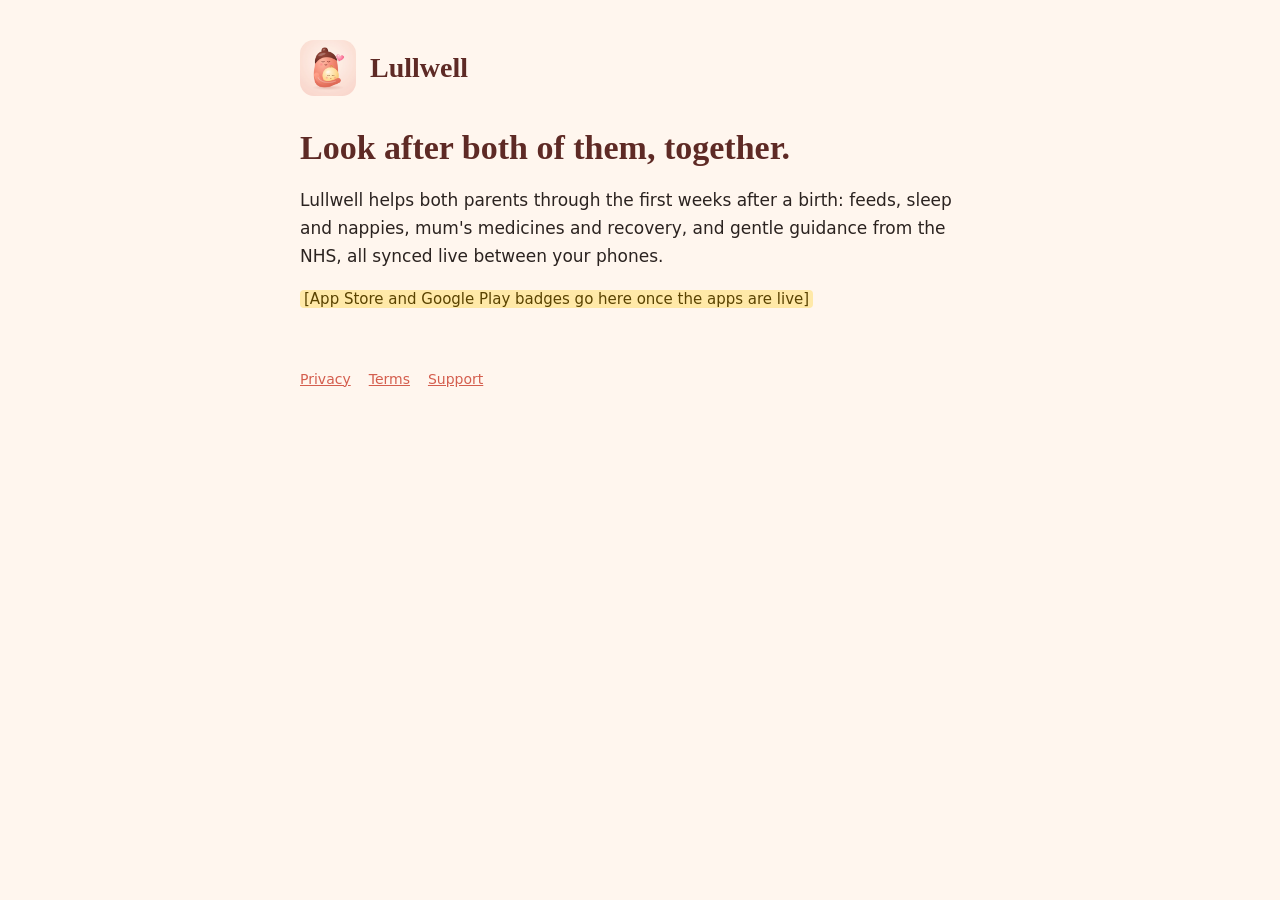
==== index.html @ 4de06dbb "Lullwell website" ====
<!doctype html>
<html lang="en-GB">
<head>
<meta charset="utf-8"><meta name="viewport" content="width=device-width, initial-scale=1">
<title>Lullwell · Postpartum recovery and newborn care, together</title>
<meta name="description" content="Lullwell helps both parents through the first weeks: feeds, sleep, nappies, medicines and mum's recovery, synced live between your phones.">
<link rel="icon" href="favicon.png"><link rel="stylesheet" href="style.css">
</head>
<body><main>
<header><img src="icon.png" alt=""><a href="./">Lullwell</a></header>
<h1>Look after both of them, together.</h1>
<p>Lullwell helps both parents through the first weeks after a birth: feeds, sleep and nappies, mum's medicines and recovery, and gentle guidance from the NHS, all synced live between your phones.</p>
<p class="meta"><span class="todo">[App Store and Google Play badges go here once the apps are live]</span></p>
<footer><a href="privacy.html">Privacy</a><a href="terms.html">Terms</a><a href="support.html">Support</a></footer>
</main></body>
</html>
---- style.css ----
:root { --bg: #FFF6EE; --ink: #5E2A25; --text: #2B2320; --muted: #7A6A64; --card: #FFFFFF; --line: #F1DDD3; --accent: #D45E4E; }
@media (prefers-color-scheme: dark) { :root { --bg: #16203A; --ink: #F7EEDF; --text: #EDE6DC; --muted: #AEB6C8; --card: #1E2A48; --line: #2B3B5C; --accent: #F2AC86; } }
* { box-sizing: border-box; }
body { margin: 0; background: var(--bg); color: var(--text); font: 17px/1.65 -apple-system, BlinkMacSystemFont, "Segoe UI", Inter, system-ui, sans-serif; }
main { max-width: 720px; margin: 0 auto; padding: 40px 20px 80px; }
header { display: flex; align-items: center; gap: 14px; margin-bottom: 32px; }
header img { width: 56px; height: 56px; border-radius: 14px; }
header a { color: var(--ink); text-decoration: none; font: 600 28px/1 "Fraunces", Georgia, serif; }
h1 { font: 600 34px/1.2 "Fraunces", Georgia, serif; color: var(--ink); margin: 0 0 6px; }
h2 { font: 600 22px/1.3 "Fraunces", Georgia, serif; color: var(--ink); margin: 36px 0 8px; }
.meta { color: var(--muted); font-size: 15px; margin: 0 0 24px; }
.card { background: var(--card); border: 1px solid var(--line); border-radius: 16px; padding: 18px 20px; margin: 16px 0; }
table { width: 100%; border-collapse: collapse; font-size: 15px; }
th, td { text-align: left; vertical-align: top; padding: 10px 8px; border-bottom: 1px solid var(--line); }
a { color: var(--accent); }
.todo { background: #FFE9A8; color: #5A4300; padding: 0 4px; border-radius: 4px; }
footer { margin-top: 56px; color: var(--muted); font-size: 14px; display: flex; gap: 18px; flex-wrap: wrap; }
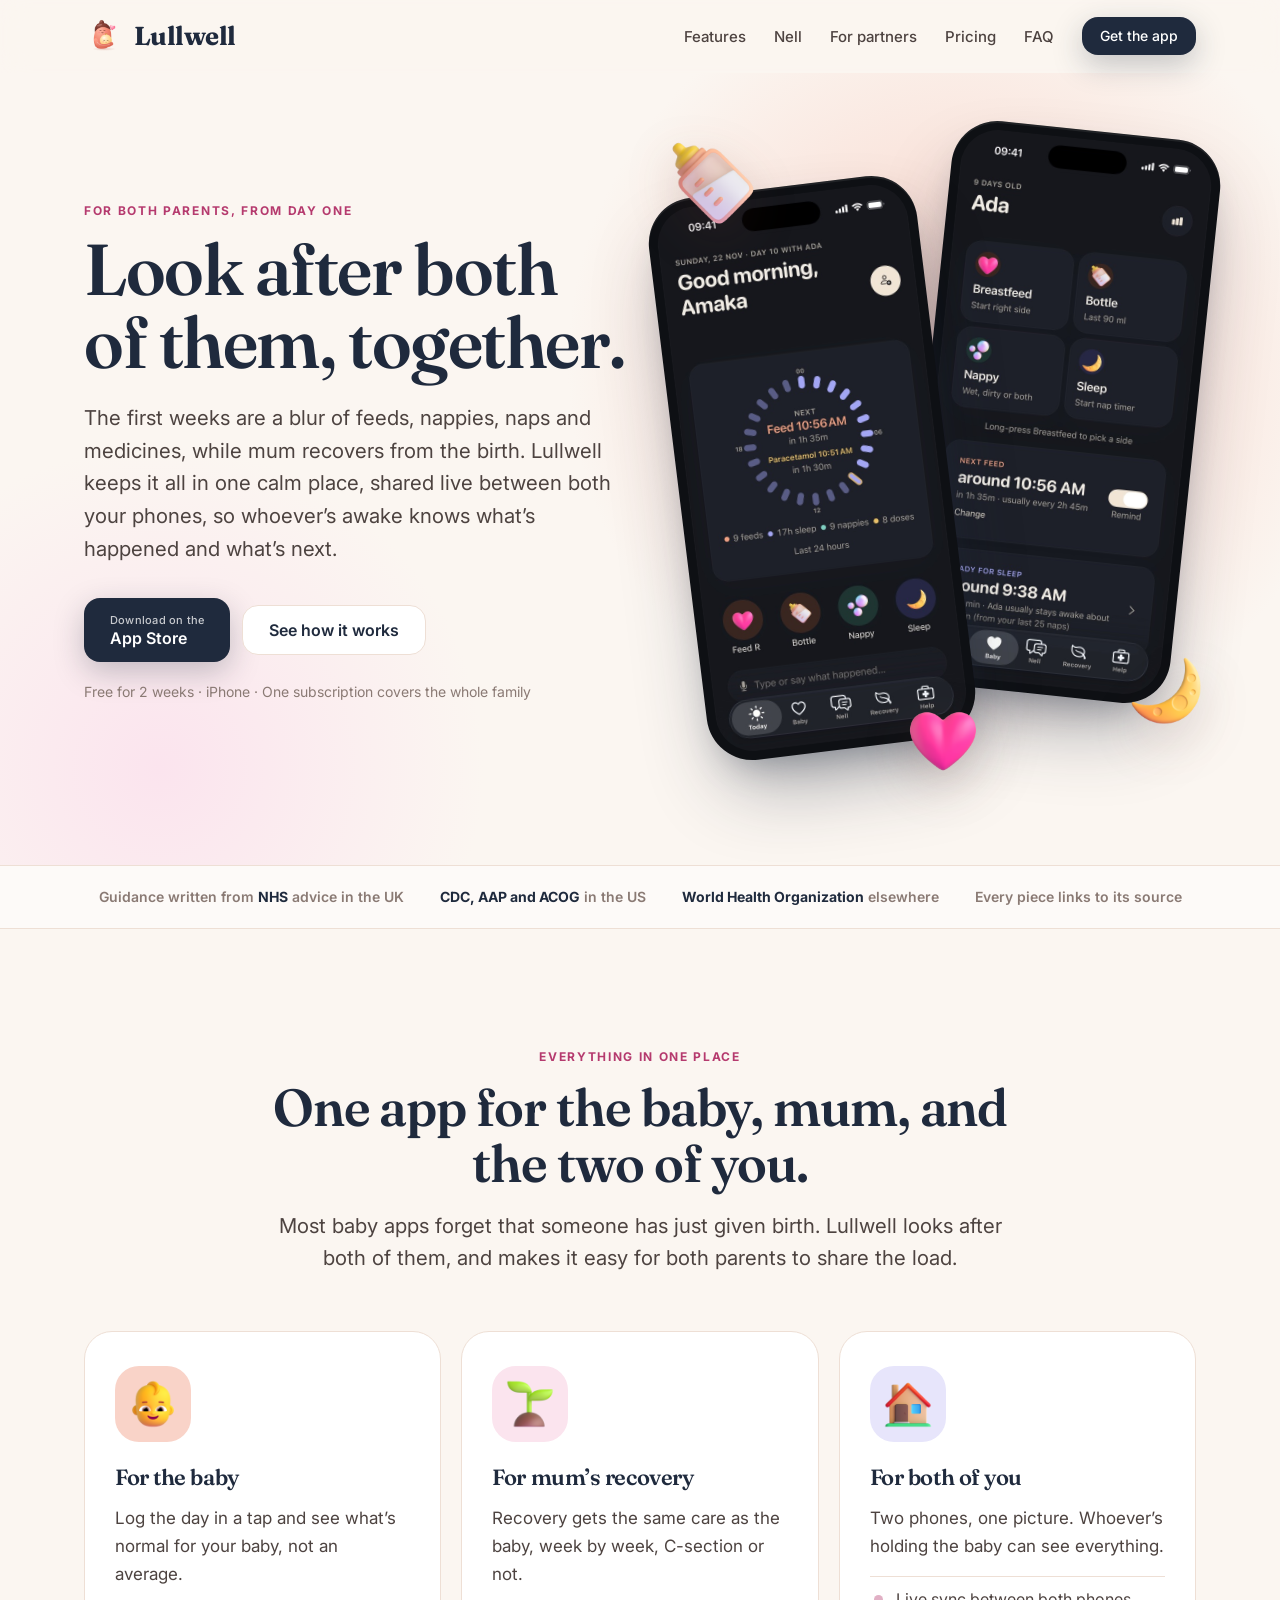
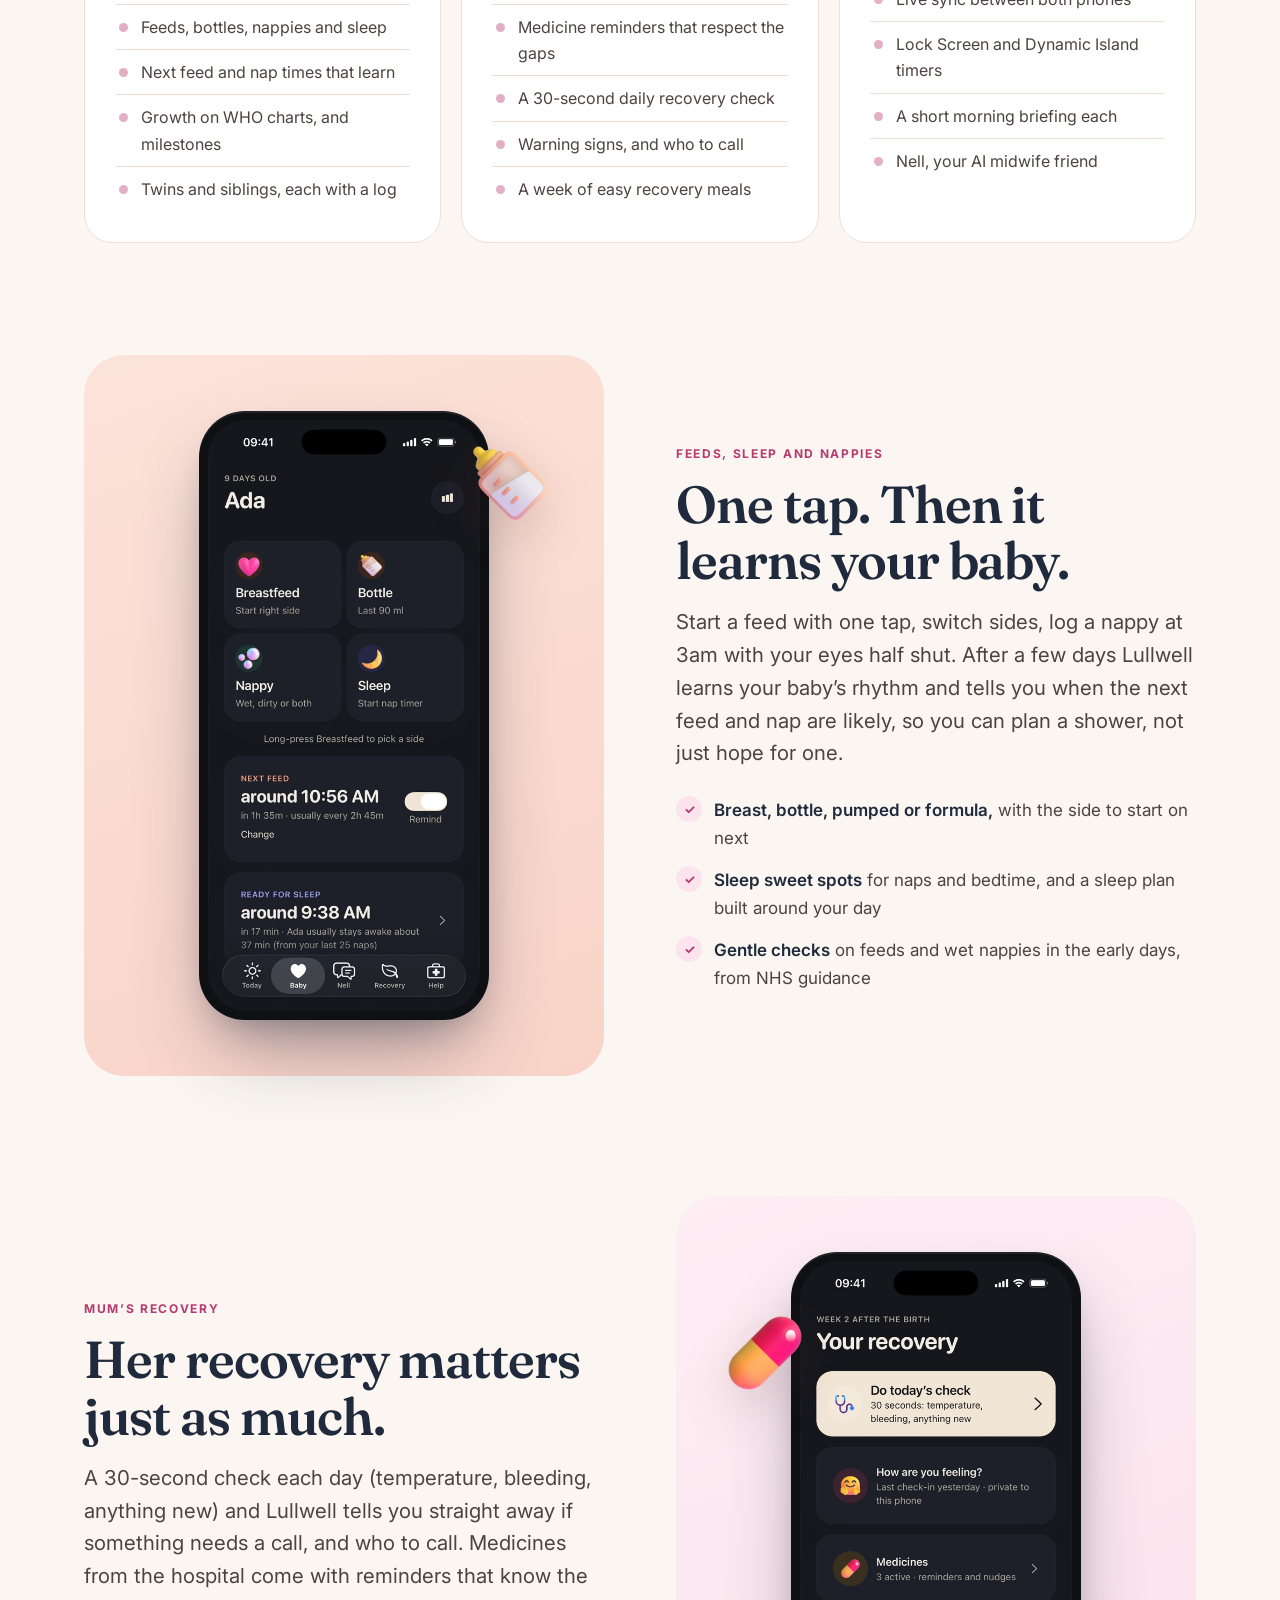
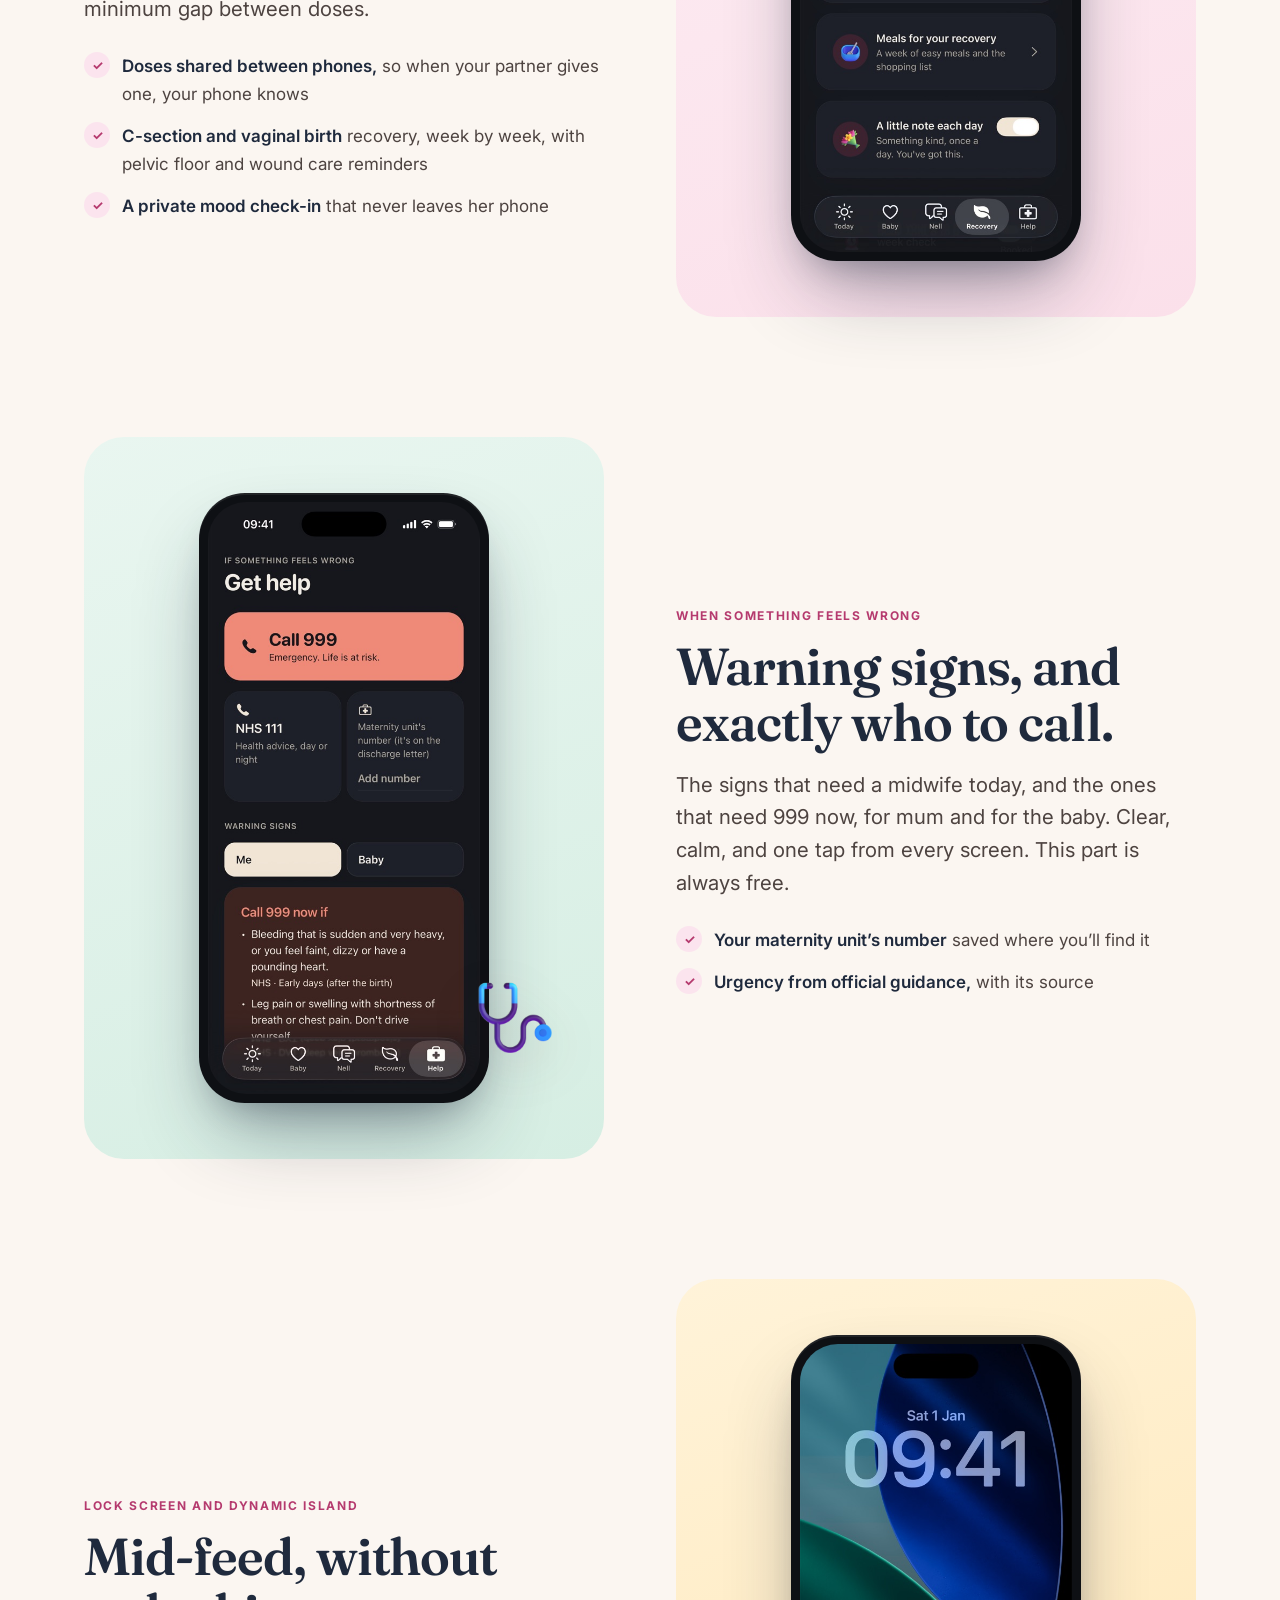
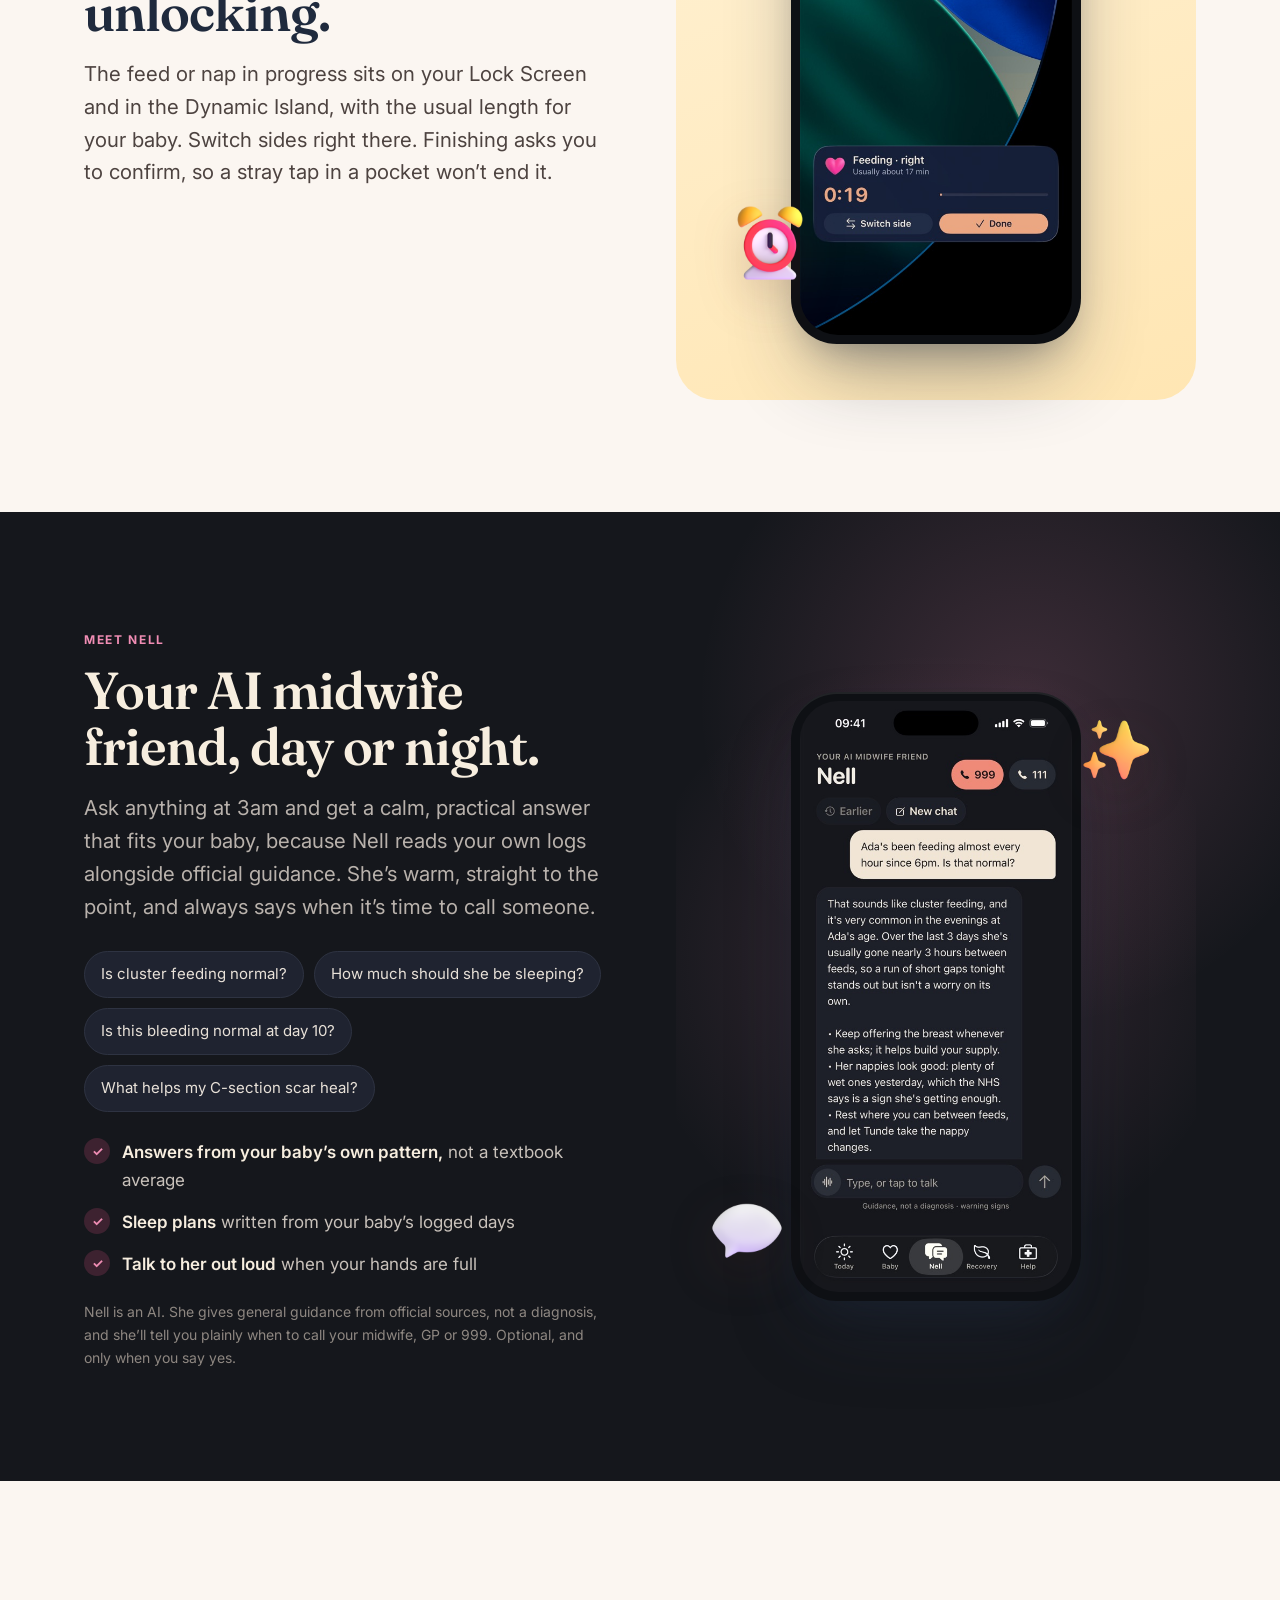
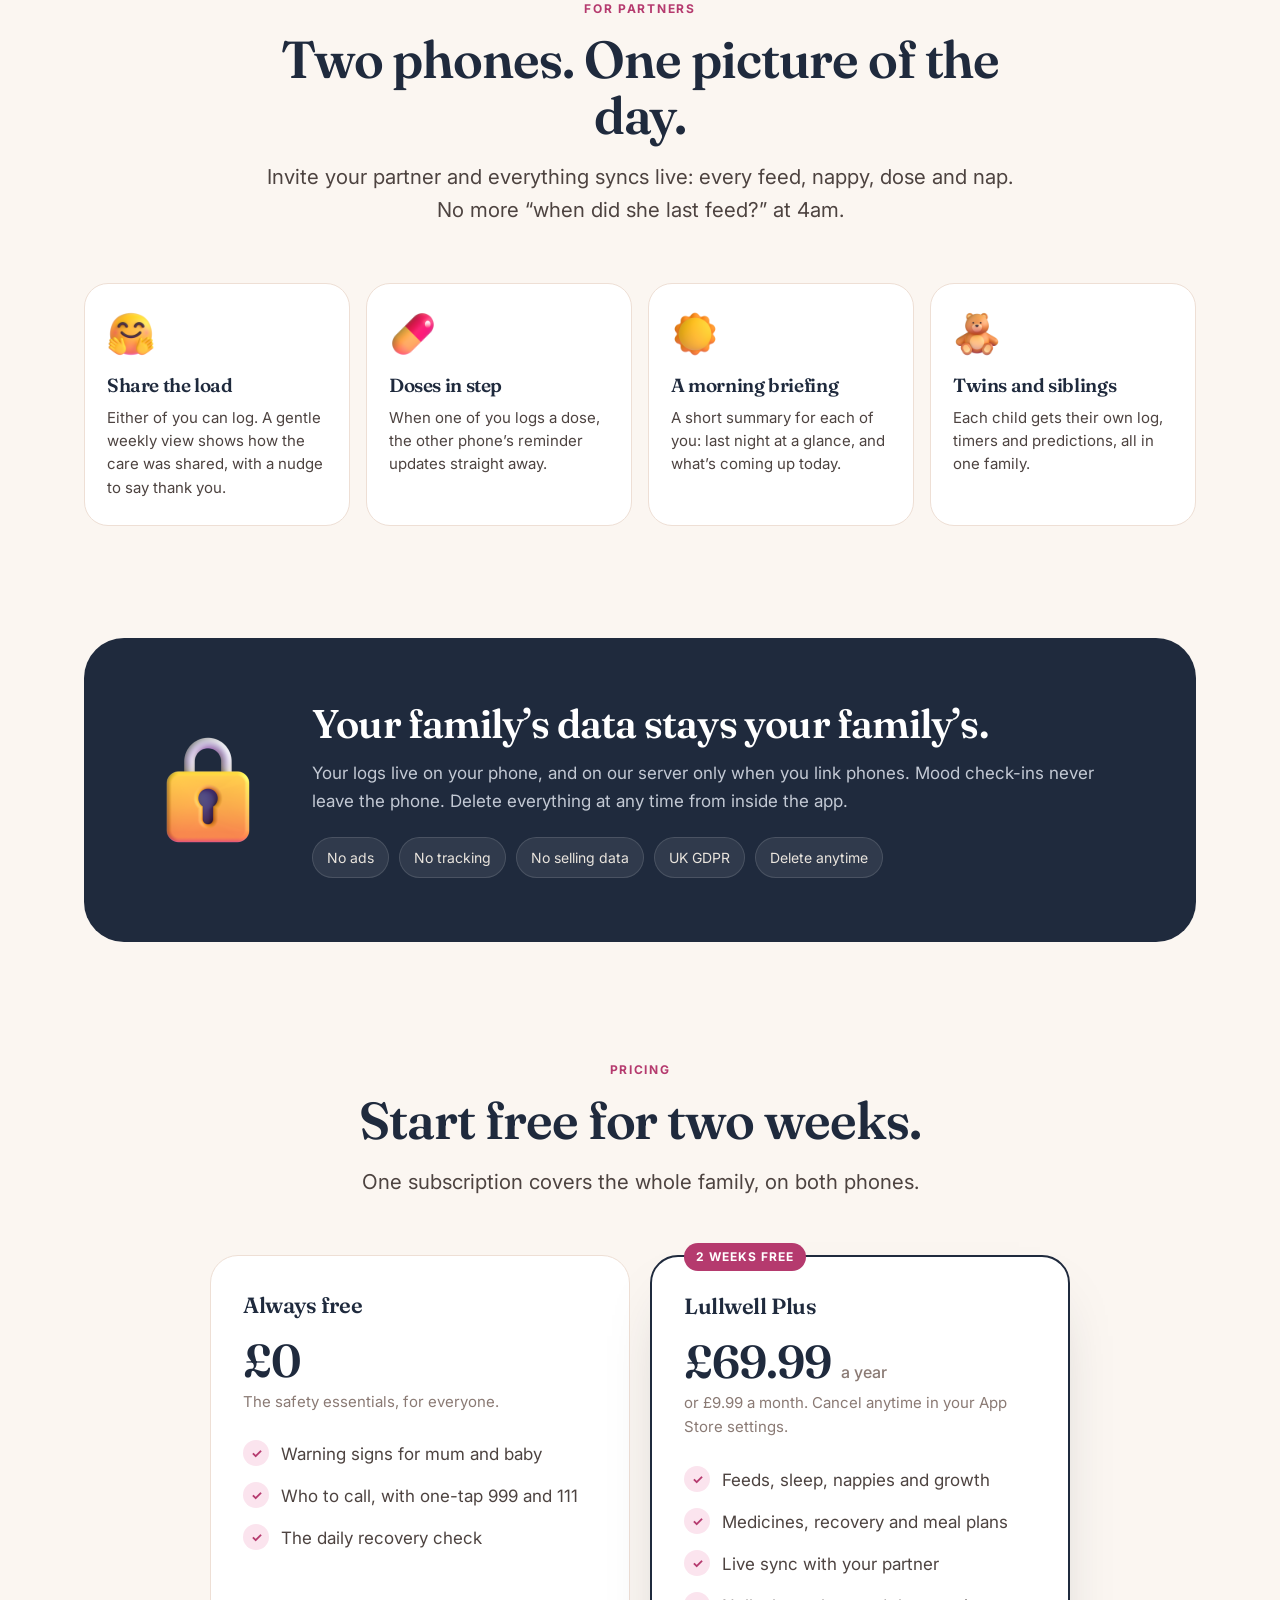
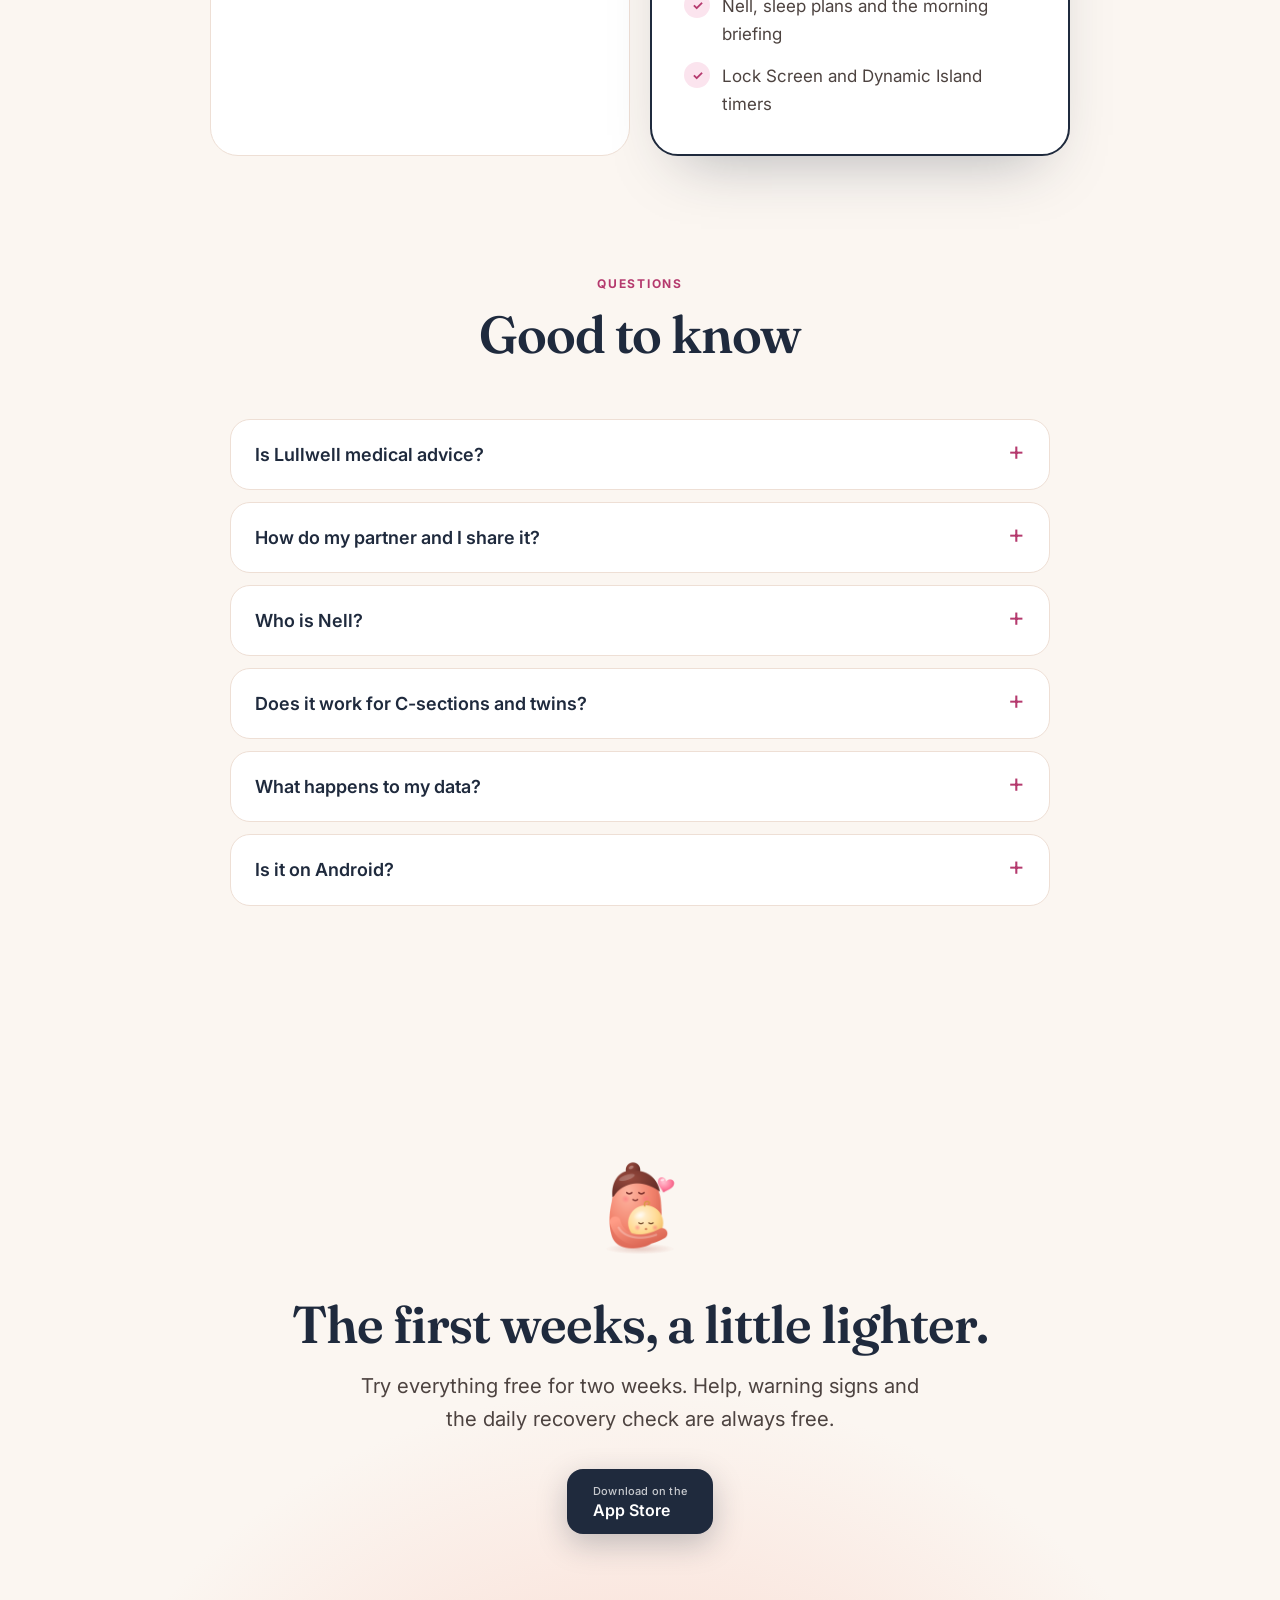
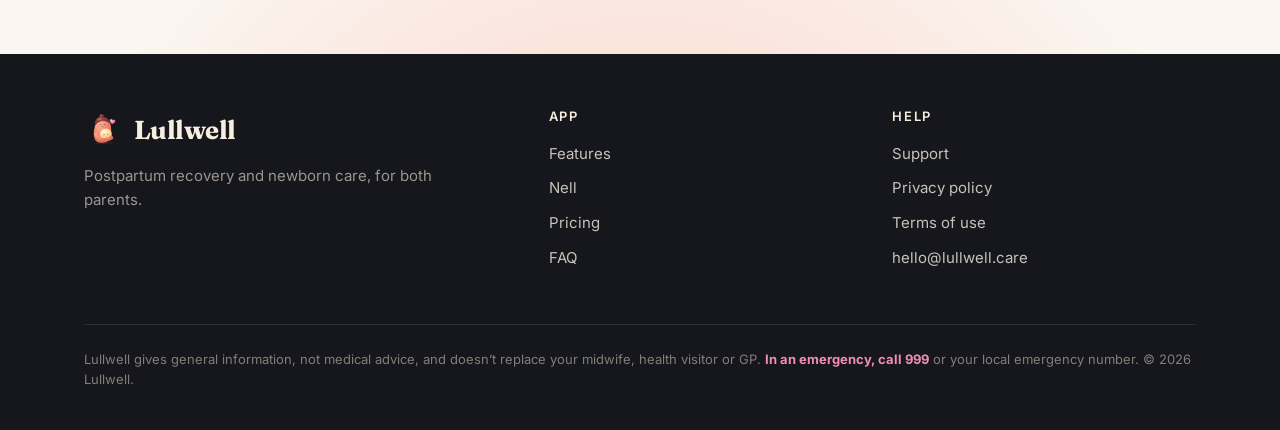
==== commit 56144341: "One-page site with screenshots, Nell, pricing and FAQ" ====
--- a/index.html
+++ b/index.html
@@ -1,16 +1,466 @@
 <!doctype html>
 <html lang="en-GB">
 <head>
-<meta charset="utf-8"><meta name="viewport" content="width=device-width, initial-scale=1">
-<title>Lullwell · Postpartum recovery and newborn care, together</title>
-<meta name="description" content="Lullwell helps both parents through the first weeks: feeds, sleep, nappies, medicines and mum's recovery, synced live between your phones.">
-<link rel="icon" href="favicon.png"><link rel="stylesheet" href="style.css">
+<meta charset="utf-8">
+<meta name="viewport" content="width=device-width, initial-scale=1">
+<title>Lullwell · Look after both of them, together</title>
+<meta name="description" content="The baby tracker and postpartum recovery app for both parents. Feeds, sleep, nappies, mum's medicines and recovery, warning signs and Nell, your AI midwife friend. Synced live between your phones.">
+<meta name="theme-color" content="#FBF6F1">
+<meta property="og:title" content="Lullwell · Look after both of them, together">
+<meta property="og:description" content="Feeds, sleep, nappies and mum's recovery, shared live between both parents. With Nell, your AI midwife friend, day or night.">
+<meta property="og:image" content="https://lullwell.care/img/og.jpg">
+<meta property="og:url" content="https://lullwell.care/">
+<meta name="twitter:card" content="summary_large_image">
+<link rel="icon" href="favicon.png">
+<link rel="apple-touch-icon" href="icon.png">
+<link rel="preconnect" href="https://fonts.googleapis.com"><link rel="preconnect" href="https://fonts.gstatic.com" crossorigin>
+<link href="https://fonts.googleapis.com/css2?family=Fraunces:opsz,wght@9..144,500;9..144,600;9..144,700&family=Inter:wght@400;500;600;700&display=swap" rel="stylesheet">
+<style>
+:root {
+  --bg: #FBF6F1; --card: #FFFFFF; --ink: #1F2A3D; --text: #2B2321; --body: #4D4340; --muted: #8A7A74;
+  --rose: #B53A6E; --blush: #FBE4EE; --peach: #F9D3C8; --lav: #E7E5FB; --line: #EEDFD5;
+  --night: #15171C; --night2: #1F2330;
+  --serif: 'Fraunces', Georgia, serif; --sans: Inter, -apple-system, BlinkMacSystemFont, 'Segoe UI', sans-serif;
+  --r: 28px;
+}
+* { box-sizing: border-box; }
+html { scroll-behavior: smooth; }
+body { margin: 0; background: var(--bg); color: var(--text); font: 17px/1.65 var(--sans); -webkit-font-smoothing: antialiased; overflow-x: hidden; }
+img { max-width: 100%; display: block; }
+a { color: inherit; }
+.wrap { max-width: 1160px; margin: 0 auto; padding: 0 24px; }
+h1, h2, h3 { font-family: var(--serif); color: var(--ink); letter-spacing: -0.02em; margin: 0; }
+h1 { font-size: clamp(40px, 6.2vw, 72px); line-height: 1.02; font-weight: 600; }
+h2 { font-size: clamp(32px, 4.4vw, 52px); line-height: 1.08; font-weight: 600; }
+h3 { font-size: 22px; line-height: 1.25; font-weight: 600; }
+p { margin: 0; color: var(--body); }
+.eyebrow { font: 700 12px/1 var(--sans); letter-spacing: .14em; text-transform: uppercase; color: var(--rose); margin-bottom: 16px; display: inline-block; }
+.lead { font-size: clamp(18px, 1.6vw, 21px); line-height: 1.6; color: var(--body); }
+
+.btn { display: inline-flex; align-items: center; gap: 10px; padding: 16px 26px; border-radius: 16px; font: 600 16px/1 var(--sans); text-decoration: none; transition: transform .15s ease, box-shadow .15s ease; }
+.btn:hover { transform: translateY(-1px); }
+.btn-dark { background: var(--ink); color: #fff; box-shadow: 0 10px 30px rgba(31,42,61,.25); }
+.btn-light { background: #fff; color: var(--ink); border: 1px solid var(--line); }
+.btn small { display: block; font: 500 11px/1.2 var(--sans); opacity: .75; letter-spacing: .02em; }
+.btn .two { display: flex; flex-direction: column; gap: 3px; text-align: left; }
+
+nav { position: sticky; top: 0; z-index: 20; background: rgba(251,246,241,.82); backdrop-filter: saturate(160%) blur(14px); -webkit-backdrop-filter: saturate(160%) blur(14px); border-bottom: 1px solid transparent; transition: border-color .2s; }
+nav.scrolled { border-bottom-color: var(--line); }
+nav .wrap { display: flex; align-items: center; justify-content: space-between; height: 72px; }
+.logo { display: flex; align-items: center; gap: 10px; text-decoration: none; font: 700 26px/1 var(--serif); color: var(--ink); letter-spacing: -0.02em; }
+.logo img { width: 40px; height: 40px; }
+.links { display: flex; gap: 28px; align-items: center; }
+.links a { text-decoration: none; font: 500 15px/1 var(--sans); color: var(--body); }
+.links a:hover { color: var(--ink); }
+.links .btn { padding: 12px 18px; font-size: 14px; color: #fff; }
+@media (max-width: 860px) { .links a:not(.btn) { display: none; } }
+
+.phone { position: relative; border-radius: 46px; padding: 9px; background: #0E1014; box-shadow: 0 2px 0 rgba(255,255,255,.08) inset, 0 40px 80px -20px rgba(31,42,61,.45), 0 18px 36px -18px rgba(31,42,61,.35); }
+.phone img { border-radius: 38px; width: 100%; aspect-ratio: 1206/2622; object-fit: cover; }
+.float { position: absolute; filter: drop-shadow(0 16px 24px rgba(94,42,37,.18)); animation: bob 6s ease-in-out infinite; }
+@keyframes bob { 0%,100% { transform: translateY(0) } 50% { transform: translateY(-12px) } }
+
+.hero { position: relative; padding: 56px 0 96px; overflow: hidden; isolation: isolate; }
+.hero::before { content: ''; position: absolute; right: -10%; top: -20%; width: 70vw; height: 70vw; max-width: 900px; max-height: 900px; background: radial-gradient(circle at center, var(--peach) 0%, rgba(249,211,200,0) 62%); z-index: -1; }
+.hero::after { content: ''; position: absolute; left: -15vw; bottom: -20vw; width: 55vw; height: 55vw; background: radial-gradient(circle, var(--blush) 0%, rgba(251,228,238,0) 65%); z-index: -1; }
+.hero .wrap { display: grid; grid-template-columns: 1.05fr 1fr; gap: 48px; align-items: center; }
+.hero .lead { margin: 22px 0 32px; max-width: 540px; }
+.ctas { display: flex; gap: 12px; flex-wrap: wrap; align-items: center; }
+.note { margin-top: 18px; font-size: 14px; color: var(--muted); }
+.phones { position: relative; height: 640px; }
+.phones .phone { position: absolute; width: 270px; }
+.phones .p1 { left: 0; top: 56px; transform: rotate(-7deg); z-index: 2; }
+.phones .p2 { right: 0; top: 0; transform: rotate(6deg); z-index: 1; }
+.phones .f1 { left: -2%; top: 8px; width: 92px; z-index: 3; }
+.phones .f2 { right: -2%; bottom: 40px; width: 84px; z-index: 3; animation-delay: -2s; }
+.phones .f3 { left: 44%; bottom: -6px; width: 76px; z-index: 3; animation-delay: -4s; }
+@media (max-width: 960px) { .hero .wrap { grid-template-columns: 1fr; text-align: center; } .hero .lead { margin-left: auto; margin-right: auto; } .ctas { justify-content: center; } .phones { height: 560px; max-width: 520px; margin: 0 auto; width: 100%; } .phones .phone { width: 230px; } }
+@media (max-width: 520px) { .phones { height: 470px; } .phones .phone { width: 190px; } .phones .p1 { left: 2%; } .phones .p2 { right: 0; } }
+
+.strip { border-top: 1px solid var(--line); border-bottom: 1px solid var(--line); background: rgba(255,255,255,.5); }
+.strip .wrap { display: flex; flex-wrap: wrap; align-items: center; justify-content: center; gap: 12px 36px; padding-top: 22px; padding-bottom: 22px; }
+.strip span { font: 600 14px/1.3 var(--sans); color: var(--muted); }
+.strip b { color: var(--ink); font-weight: 700; }
+
+section { padding: 112px 0; }
+.center { text-align: center; max-width: 760px; margin: 0 auto 56px; }
+.center .lead { margin-top: 18px; }
+
+.pillars { display: grid; grid-template-columns: repeat(3, 1fr); gap: 20px; }
+.pillar { background: var(--card); border: 1px solid var(--line); border-radius: var(--r); padding: 34px 30px 30px; }
+.pillar .art { width: 76px; height: 76px; border-radius: 24px; display: grid; place-items: center; margin-bottom: 22px; }
+.pillar .art img { width: 52px; }
+.pillar h3 { margin-bottom: 12px; }
+.pillar ul { margin: 16px 0 0; padding: 0; list-style: none; }
+.pillar li { padding: 9px 0 9px 26px; position: relative; color: var(--body); font-size: 16px; border-top: 1px solid var(--line); }
+.pillar li::before { content: ''; position: absolute; left: 4px; top: 18px; width: 9px; height: 9px; border-radius: 50%; background: var(--rose); opacity: .4; }
+@media (max-width: 900px) { .pillars { grid-template-columns: 1fr; } }
+
+.feature { display: grid; grid-template-columns: 1fr 1fr; gap: 72px; align-items: center; }
+.feature + .feature { margin-top: 120px; }
+.feature.flip .shot { order: 2; }
+.shot { position: relative; border-radius: 40px; padding: 56px 0; display: grid; place-items: center; }
+.shot .phone { width: 290px; }
+.shot .float { width: 84px; }
+.feature .lead { margin-top: 18px; }
+.ticks { list-style: none; padding: 0; margin: 26px 0 0; display: grid; gap: 14px; }
+.ticks li { display: grid; grid-template-columns: 26px 1fr; gap: 12px; align-items: start; color: var(--body); }
+.ticks li::before { content: '\2713'; width: 26px; height: 26px; border-radius: 50%; background: var(--blush); color: var(--rose); font: 700 13px/26px var(--sans); text-align: center; }
+.ticks b { color: var(--ink); font-weight: 600; }
+.bg-peach { background: linear-gradient(160deg, #FCE3D9, #F9D3C8); }
+.bg-blush { background: linear-gradient(160deg, #FDEEF4, #FBE0EA); }
+.bg-mint { background: linear-gradient(160deg, #E9F6F0, #D6EEE3); }
+.bg-sun { background: linear-gradient(160deg, #FFF3D9, #FFE6B3); }
+@media (max-width: 900px) { .feature { grid-template-columns: 1fr; gap: 36px; } .feature.flip .shot { order: 0; } .shot .phone { width: 240px; } }
+
+.nell { background: var(--night); position: relative; overflow: hidden; isolation: isolate; }
+.nell::before { content: ''; position: absolute; right: -10%; top: -20%; width: 60vw; height: 60vw; background: radial-gradient(circle, rgba(240,141,180,.18), transparent 60%); z-index: -1; }
+.nell h2 { color: #F7EEDF; }
+.nell .lead { color: #B9B2AC; }
+.nell .eyebrow { color: #F08DB4; }
+.chips { display: flex; flex-wrap: wrap; gap: 10px; margin-top: 28px; }
+.chip { background: var(--night2); border: 1px solid #2E3342; color: #E8E1D8; padding: 10px 16px; border-radius: 999px; font-size: 15px; }
+.nell .ticks li { color: #C9C2BB; }
+.nell .ticks b { color: #F7EEDF; }
+.nell .ticks li::before { background: #3D2230; color: #F08DB4; }
+.nell .shot { background: radial-gradient(circle at 50% 45%, rgba(240,141,180,.16), transparent 65%); }
+.fine { font-size: 14px; margin-top: 22px; color: #8E8781 !important; }
+
+.duo { display: grid; grid-template-columns: repeat(4, 1fr); gap: 16px; }
+.tile { background: var(--card); border: 1px solid var(--line); border-radius: 24px; padding: 26px 22px; }
+.tile img { width: 48px; margin-bottom: 16px; }
+.tile h3 { font-size: 19px; margin-bottom: 8px; }
+.tile p { font-size: 15px; line-height: 1.55; }
+@media (max-width: 960px) { .duo { grid-template-columns: 1fr 1fr; } }
+@media (max-width: 560px) { .duo { grid-template-columns: 1fr; } }
+
+.band { background: var(--ink); border-radius: 40px; padding: 64px; display: grid; grid-template-columns: auto 1fr; gap: 44px; align-items: center; }
+.band h2 { color: #fff; font-size: clamp(28px, 3.4vw, 40px); }
+.band p { color: #C3C9D4; margin-top: 14px; }
+.band > img { width: 120px; }
+.band ul { margin: 22px 0 0; padding: 0; list-style: none; display: flex; flex-wrap: wrap; gap: 10px; }
+.band li { background: rgba(255,255,255,.08); border: 1px solid rgba(255,255,255,.12); border-radius: 999px; padding: 8px 14px; font-size: 14px; color: #E9E4DD; }
+@media (max-width: 760px) { .band { grid-template-columns: 1fr; padding: 40px 28px; text-align: center; } .band > img { margin: 0 auto; } .band ul { justify-content: center; } }
+
+.plans { display: grid; grid-template-columns: 1fr 1fr; gap: 20px; max-width: 860px; margin: 0 auto; }
+.plan { background: var(--card); border: 1px solid var(--line); border-radius: var(--r); padding: 36px 32px; position: relative; }
+.plan.plus { border: 2px solid var(--ink); box-shadow: 0 30px 60px -30px rgba(31,42,61,.35); }
+.plan .tag { position: absolute; top: -14px; left: 32px; background: var(--rose); color: #fff; font: 700 12px/1 var(--sans); letter-spacing: .08em; text-transform: uppercase; padding: 8px 12px; border-radius: 999px; }
+.price { font: 600 46px/1 var(--serif); color: var(--ink); margin: 18px 0 6px; letter-spacing: -0.02em; }
+.price span { font: 500 16px/1 var(--sans); color: var(--muted); letter-spacing: 0; }
+.plan .sub { font-size: 15px; color: var(--muted); }
+@media (max-width: 760px) { .plans { grid-template-columns: 1fr; } }
+
+.faq { max-width: 820px; margin: 0 auto; }
+details { background: var(--card); border: 1px solid var(--line); border-radius: 20px; padding: 0 24px; margin-bottom: 12px; }
+summary { list-style: none; cursor: pointer; padding: 22px 36px 22px 0; font: 600 18px/1.4 var(--sans); color: var(--ink); position: relative; }
+summary::-webkit-details-marker { display: none; }
+summary::after { content: '+'; position: absolute; right: 0; top: 18px; font: 400 26px/1 var(--sans); color: var(--rose); transition: transform .2s; }
+details[open] summary::after { transform: rotate(45deg); }
+details p { padding: 0 0 22px; }
+details a { color: var(--rose); }
+
+.final { text-align: center; padding: 120px 0; position: relative; overflow: hidden; isolation: isolate; }
+.final::before { content: ''; position: absolute; left: 0; right: 0; bottom: -40%; height: 90%; background: radial-gradient(ellipse at center bottom, var(--peach), transparent 65%); z-index: -1; }
+.final img.mark { width: 120px; margin: 0 auto 26px; }
+.final .lead { max-width: 560px; margin: 18px auto 34px; }
+footer { background: var(--night); color: #9C958F; padding: 56px 0 40px; font-size: 15px; }
+footer .wrap { display: grid; grid-template-columns: 1.4fr 1fr 1fr; gap: 40px; }
+footer .logo { color: #F7EEDF; margin-bottom: 14px; }
+footer h4 { margin: 0 0 14px; font: 600 13px/1 var(--sans); letter-spacing: .12em; text-transform: uppercase; color: #F7EEDF; }
+footer .col a { display: block; text-decoration: none; color: #C9C2BB; padding: 5px 0; }
+footer .col a:hover { color: #fff; }
+footer .legal { grid-column: 1 / -1; border-top: 1px solid #2A2E3A; padding-top: 24px; margin-top: 8px; font-size: 13px; line-height: 1.6; color: #847D78; }
+footer .legal strong { color: #F08DB4; }
+@media (max-width: 760px) { footer .wrap { grid-template-columns: 1fr; } }
+
+.reveal { opacity: 0; transform: translateY(24px); transition: opacity .8s ease, transform .8s cubic-bezier(.2,.7,.2,1); }
+.reveal.in { opacity: 1; transform: none; }
+@media (prefers-reduced-motion: reduce) { .float { animation: none } html { scroll-behavior: auto } .reveal { opacity: 1; transform: none; transition: none; } }
+</style>
 </head>
-<body><main>
-<header><img src="icon.png" alt=""><a href="./">Lullwell</a></header>
-<h1>Look after both of them, together.</h1>
-<p>Lullwell helps both parents through the first weeks after a birth: feeds, sleep and nappies, mum's medicines and recovery, and gentle guidance from the NHS, all synced live between your phones.</p>
-<p class="meta"><span class="todo">[App Store and Google Play badges go here once the apps are live]</span></p>
-<footer><a href="privacy.html">Privacy</a><a href="terms.html">Terms</a><a href="support.html">Support</a></footer>
-</main></body>
+<body>
+
+<nav id="nav">
+  <div class="wrap">
+    <a class="logo" href="#top"><img src="img/mark.png" alt="">Lullwell</a>
+    <div class="links">
+      <a href="#features">Features</a>
+      <a href="#nell">Nell</a>
+      <a href="#together">For partners</a>
+      <a href="#pricing">Pricing</a>
+      <a href="#faq">FAQ</a>
+      <a class="btn btn-dark" href="https://apps.apple.com/app/id6837590473">Get the app</a>
+    </div>
+  </div>
+</nav>
+
+<header class="hero" id="top">
+  <div class="wrap">
+    <div>
+      <div class="eyebrow">For both parents, from day one</div>
+      <h1>Look after both of them, together.</h1>
+      <p class="lead">The first weeks are a blur of feeds, nappies, naps and medicines, while mum recovers from the birth. Lullwell keeps it all in one calm place, shared live between both your phones, so whoever’s awake knows what’s happened and what’s next.</p>
+      <div class="ctas">
+        <a class="btn btn-dark" href="https://apps.apple.com/app/id6837590473"><span class="two"><small>Download on the</small>App Store</span></a>
+        <a class="btn btn-light" href="#features">See how it works</a>
+      </div>
+      <p class="note">Free for 2 weeks · iPhone · One subscription covers the whole family</p>
+    </div>
+    <div class="phones" aria-hidden="true">
+      <div class="phone p2"><img src="img/2-baby.jpg" alt=""></div>
+      <div class="phone p1"><img src="img/1-today.jpg" alt=""></div>
+      <img class="float f1" src="img/baby_bottle.png" alt="">
+      <img class="float f2" src="img/crescent_moon.png" alt="">
+      <img class="float f3" src="img/pink_heart.png" alt="">
+    </div>
+  </div>
+</header>
+
+<div class="strip">
+  <div class="wrap">
+    <span>Guidance written from <b>NHS</b> advice in the UK</span>
+    <span><b>CDC, AAP and ACOG</b> in the US</span>
+    <span><b>World Health Organization</b> elsewhere</span>
+    <span>Every piece links to its source</span>
+  </div>
+</div>
+
+<section id="features">
+  <div class="wrap">
+    <div class="center reveal">
+      <div class="eyebrow">Everything in one place</div>
+      <h2>One app for the baby, mum, and the two of you.</h2>
+      <p class="lead">Most baby apps forget that someone has just given birth. Lullwell looks after both of them, and makes it easy for both parents to share the load.</p>
+    </div>
+    <div class="pillars">
+      <div class="pillar reveal">
+        <div class="art" style="background:var(--peach)"><img src="img/baby.png" alt=""></div>
+        <h3>For the baby</h3>
+        <p>Log the day in a tap and see what’s normal for your baby, not an average.</p>
+        <ul><li>Feeds, bottles, nappies and sleep</li><li>Next feed and nap times that learn</li><li>Growth on WHO charts, and milestones</li><li>Twins and siblings, each with a log</li></ul>
+      </div>
+      <div class="pillar reveal">
+        <div class="art" style="background:var(--blush)"><img src="img/seedling.png" alt=""></div>
+        <h3>For mum’s recovery</h3>
+        <p>Recovery gets the same care as the baby, week by week, C-section or not.</p>
+        <ul><li>Medicine reminders that respect the gaps</li><li>A 30-second daily recovery check</li><li>Warning signs, and who to call</li><li>A week of easy recovery meals</li></ul>
+      </div>
+      <div class="pillar reveal">
+        <div class="art" style="background:var(--lav)"><img src="img/house.png" alt=""></div>
+        <h3>For both of you</h3>
+        <p>Two phones, one picture. Whoever’s holding the baby can see everything.</p>
+        <ul><li>Live sync between both phones</li><li>Lock Screen and Dynamic Island timers</li><li>A short morning briefing each</li><li>Nell, your AI midwife friend</li></ul>
+      </div>
+    </div>
+  </div>
+</section>
+
+<section style="padding-top:0">
+  <div class="wrap">
+    <div class="feature reveal">
+      <div class="shot bg-peach">
+        <div class="phone"><img src="img/2-baby.jpg" alt="The Baby screen: one-tap buttons for breastfeed, bottle, nappy and sleep, with the next feed predicted" loading="lazy"></div>
+        <img class="float" src="img/baby_bottle.png" alt="" style="right:10%;top:12%">
+      </div>
+      <div>
+        <div class="eyebrow">Feeds, sleep and nappies</div>
+        <h2>One tap. Then it learns your baby.</h2>
+        <p class="lead">Start a feed with one tap, switch sides, log a nappy at 3am with your eyes half shut. After a few days Lullwell learns your baby’s rhythm and tells you when the next feed and nap are likely, so you can plan a shower, not just hope for one.</p>
+        <ul class="ticks">
+          <li><span><b>Breast, bottle, pumped or formula,</b> with the side to start on next</span></li>
+          <li><span><b>Sleep sweet spots</b> for naps and bedtime, and a sleep plan built around your day</span></li>
+          <li><span><b>Gentle checks</b> on feeds and wet nappies in the early days, from NHS guidance</span></li>
+        </ul>
+      </div>
+    </div>
+
+    <div class="feature flip reveal">
+      <div class="shot bg-blush">
+        <div class="phone"><img src="img/3-recovery.jpg" alt="The Recovery screen: today's check, mood, medicines and recovery meals" loading="lazy"></div>
+        <img class="float" src="img/pill.png" alt="" style="left:9%;top:16%">
+      </div>
+      <div>
+        <div class="eyebrow">Mum’s recovery</div>
+        <h2>Her recovery matters just as much.</h2>
+        <p class="lead">A 30-second check each day (temperature, bleeding, anything new) and Lullwell tells you straight away if something needs a call, and who to call. Medicines from the hospital come with reminders that know the minimum gap between doses.</p>
+        <ul class="ticks">
+          <li><span><b>Doses shared between phones,</b> so when your partner gives one, your phone knows</span></li>
+          <li><span><b>C-section and vaginal birth</b> recovery, week by week, with pelvic floor and wound care reminders</span></li>
+          <li><span><b>A private mood check-in</b> that never leaves her phone</span></li>
+        </ul>
+      </div>
+    </div>
+
+    <div class="feature reveal">
+      <div class="shot bg-mint">
+        <div class="phone"><img src="img/4-help.jpg" alt="The Help screen: emergency call button and warning signs for mum and baby" loading="lazy"></div>
+        <img class="float" src="img/stethoscope.png" alt="" style="right:9%;bottom:14%">
+      </div>
+      <div>
+        <div class="eyebrow">When something feels wrong</div>
+        <h2>Warning signs, and exactly who to call.</h2>
+        <p class="lead">The signs that need a midwife today, and the ones that need 999 now, for mum and for the baby. Clear, calm, and one tap from every screen. This part is always free.</p>
+        <ul class="ticks">
+          <li><span><b>Your maternity unit’s number</b> saved where you’ll find it</span></li>
+          <li><span><b>Urgency from official guidance,</b> with its source</span></li>
+        </ul>
+      </div>
+    </div>
+
+    <div class="feature flip reveal">
+      <div class="shot bg-sun">
+        <div class="phone"><img src="img/6-lock.jpg" alt="A feed timer running on the iPhone Lock Screen with Switch side and Done buttons" loading="lazy"></div>
+        <img class="float" src="img/alarm_clock.png" alt="" style="left:10%;bottom:16%">
+      </div>
+      <div>
+        <div class="eyebrow">Lock Screen and Dynamic Island</div>
+        <h2>Mid-feed, without unlocking.</h2>
+        <p class="lead">The feed or nap in progress sits on your Lock Screen and in the Dynamic Island, with the usual length for your baby. Switch sides right there. Finishing asks you to confirm, so a stray tap in a pocket won’t end it.</p>
+      </div>
+    </div>
+  </div>
+</section>
+
+<section class="nell" id="nell">
+  <div class="wrap">
+    <div class="feature">
+      <div class="reveal">
+        <div class="eyebrow">Meet Nell</div>
+        <h2>Your AI midwife friend, day or night.</h2>
+        <p class="lead">Ask anything at 3am and get a calm, practical answer that fits your baby, because Nell reads your own logs alongside official guidance. She’s warm, straight to the point, and always says when it’s time to call someone.</p>
+        <div class="chips">
+          <span class="chip">Is cluster feeding normal?</span>
+          <span class="chip">How much should she be sleeping?</span>
+          <span class="chip">Is this bleeding normal at day 10?</span>
+          <span class="chip">What helps my C-section scar heal?</span>
+        </div>
+        <ul class="ticks">
+          <li><span><b>Answers from your baby’s own pattern,</b> not a textbook average</span></li>
+          <li><span><b>Sleep plans</b> written from your baby’s logged days</span></li>
+          <li><span><b>Talk to her out loud</b> when your hands are full</span></li>
+        </ul>
+        <p class="fine">Nell is an AI. She gives general guidance from official sources, not a diagnosis, and she’ll tell you plainly when to call your midwife, GP or 999. Optional, and only when you say yes.</p>
+      </div>
+      <div class="shot reveal">
+        <div class="phone"><img src="img/5-ask.jpg" alt="A conversation with Nell about cluster feeding, using the baby's own feeding pattern" loading="lazy"></div>
+        <img class="float" src="img/sparkles.png" alt="" style="right:8%;top:10%;width:76px">
+        <img class="float" src="img/speech_balloon.png" alt="" style="left:6%;bottom:12%;width:80px;animation-delay:-3s">
+      </div>
+    </div>
+  </div>
+</section>
+
+<section id="together">
+  <div class="wrap">
+    <div class="center reveal">
+      <div class="eyebrow">For partners</div>
+      <h2>Two phones. One picture of the day.</h2>
+      <p class="lead">Invite your partner and everything syncs live: every feed, nappy, dose and nap. No more “when did she last feed?” at 4am.</p>
+    </div>
+    <div class="duo">
+      <div class="tile reveal"><img src="img/hugging_face.png" alt=""><h3>Share the load</h3><p>Either of you can log. A gentle weekly view shows how the care was shared, with a nudge to say thank you.</p></div>
+      <div class="tile reveal"><img src="img/pill.png" alt=""><h3>Doses in step</h3><p>When one of you logs a dose, the other phone’s reminder updates straight away.</p></div>
+      <div class="tile reveal"><img src="img/sun.png" alt=""><h3>A morning briefing</h3><p>A short summary for each of you: last night at a glance, and what’s coming up today.</p></div>
+      <div class="tile reveal"><img src="img/teddy_bear.png" alt=""><h3>Twins and siblings</h3><p>Each child gets their own log, timers and predictions, all in one family.</p></div>
+    </div>
+  </div>
+</section>
+
+<section style="padding-top:0">
+  <div class="wrap">
+    <div class="band reveal">
+      <img src="img/locked.png" alt="">
+      <div>
+        <h2>Your family’s data stays your family’s.</h2>
+        <p>Your logs live on your phone, and on our server only when you link phones. Mood check-ins never leave the phone. Delete everything at any time from inside the app.</p>
+        <ul><li>No ads</li><li>No tracking</li><li>No selling data</li><li>UK GDPR</li><li>Delete anytime</li></ul>
+      </div>
+    </div>
+  </div>
+</section>
+
+<section id="pricing" style="padding-top:0">
+  <div class="wrap">
+    <div class="center reveal">
+      <div class="eyebrow">Pricing</div>
+      <h2>Start free for two weeks.</h2>
+      <p class="lead">One subscription covers the whole family, on both phones.</p>
+    </div>
+    <div class="plans">
+      <div class="plan reveal">
+        <h3>Always free</h3>
+        <div class="price">£0</div>
+        <p class="sub">The safety essentials, for everyone.</p>
+        <ul class="ticks">
+          <li><span>Warning signs for mum and baby</span></li>
+          <li><span>Who to call, with one-tap 999 and 111</span></li>
+          <li><span>The daily recovery check</span></li>
+        </ul>
+      </div>
+      <div class="plan plus reveal">
+        <span class="tag">2 weeks free</span>
+        <h3>Lullwell Plus</h3>
+        <div class="price">£69.99 <span>a year</span></div>
+        <p class="sub">or £9.99 a month. Cancel anytime in your App Store settings.</p>
+        <ul class="ticks">
+          <li><span>Feeds, sleep, nappies and growth</span></li>
+          <li><span>Medicines, recovery and meal plans</span></li>
+          <li><span>Live sync with your partner</span></li>
+          <li><span>Nell, sleep plans and the morning briefing</span></li>
+          <li><span>Lock Screen and Dynamic Island timers</span></li>
+        </ul>
+      </div>
+    </div>
+  </div>
+</section>
+
+<section id="faq" style="padding-top:0">
+  <div class="wrap">
+    <div class="center reveal"><div class="eyebrow">Questions</div><h2>Good to know</h2></div>
+    <div class="faq">
+      <details><summary>Is Lullwell medical advice?</summary><p>No. Lullwell gives general information from official guidance (the NHS in the UK, the CDC, AAP and ACOG in the US, and the World Health Organization elsewhere), and it doesn’t replace your midwife, health visitor or GP. In an emergency, call 999 or your local emergency number.</p></details>
+      <details><summary>How do my partner and I share it?</summary><p>Set up Lullwell on one phone, then invite your partner from the Family screen. Once their phone joins, every feed, nappy, dose and nap syncs live between you. One subscription covers you both.</p></details>
+      <details><summary>Who is Nell?</summary><p>Nell is Lullwell’s AI helper. She answers questions using your own logs and official guidance, and tells you when it’s time to call someone. She only switches on when you agree, and your conversations stay on your phone.</p></details>
+      <details><summary>Does it work for C-sections and twins?</summary><p>Yes. Recovery advice, reminders and warning signs change with the type of birth, and twins, triplets or an older sibling each get their own log.</p></details>
+      <details><summary>What happens to my data?</summary><p>Your logs stay on your phone unless you link phones with your partner, in which case they’re stored securely so both phones can see them. Mood check-ins never leave your phone. There are no ads and no tracking, and you can delete everything from inside the app. Read the <a href="privacy.html">privacy policy</a>.</p></details>
+      <details><summary>Is it on Android?</summary><p>Lullwell is on iPhone first. Android is on the way.</p></details>
+    </div>
+  </div>
+</section>
+
+<section class="final">
+  <div class="wrap reveal">
+    <img class="mark" src="img/mark.png" alt="">
+    <h2>The first weeks, a little lighter.</h2>
+    <p class="lead">Try everything free for two weeks. Help, warning signs and the daily recovery check are always free.</p>
+    <a class="btn btn-dark" href="https://apps.apple.com/app/id6837590473"><span class="two"><small>Download on the</small>App Store</span></a>
+  </div>
+</section>
+
+<footer>
+  <div class="wrap">
+    <div>
+      <a class="logo" href="#top"><img src="img/mark.png" alt="">Lullwell</a>
+      <p style="color:#9C958F;max-width:360px">Postpartum recovery and newborn care, for both parents.</p>
+    </div>
+    <div class="col">
+      <h4>App</h4>
+      <a href="#features">Features</a><a href="#nell">Nell</a><a href="#pricing">Pricing</a><a href="#faq">FAQ</a>
+    </div>
+    <div class="col">
+      <h4>Help</h4>
+      <a href="support.html">Support</a><a href="privacy.html">Privacy policy</a><a href="terms.html">Terms of use</a><a href="mailto:hello@lullwell.care">hello@lullwell.care</a>
+    </div>
+    <p class="legal">Lullwell gives general information, not medical advice, and doesn’t replace your midwife, health visitor or GP. <strong>In an emergency, call 999</strong> or your local emergency number. © 2026 Lullwell.</p>
+  </div>
+</footer>
+
+<script>
+  const nav = document.getElementById('nav');
+  addEventListener('scroll', () => nav.classList.toggle('scrolled', scrollY > 8), { passive: true });
+  const io = new IntersectionObserver((es) => es.forEach((e) => { if (e.isIntersecting) { e.target.classList.add('in'); io.unobserve(e.target); } }), { threshold: 0.12 });
+  document.querySelectorAll('.reveal').forEach((el) => io.observe(el));
+</script>
+</body>
 </html>
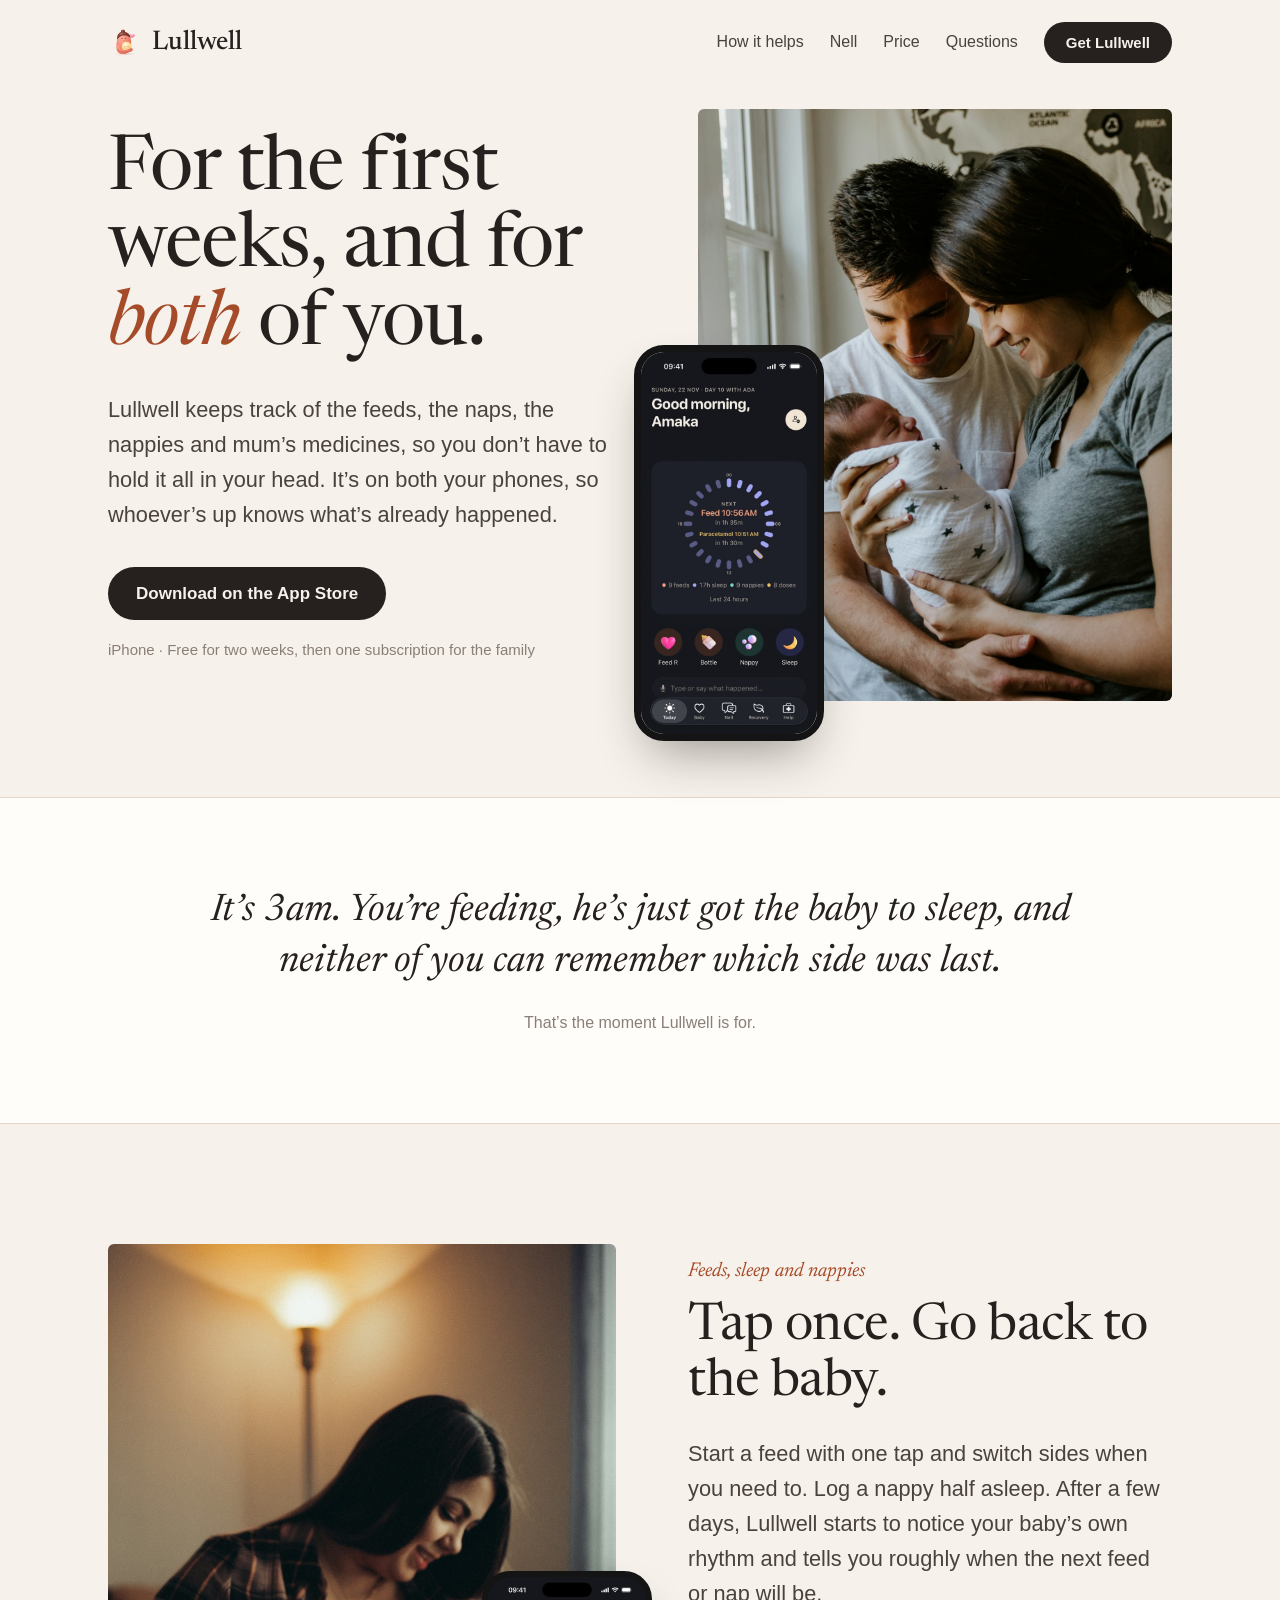
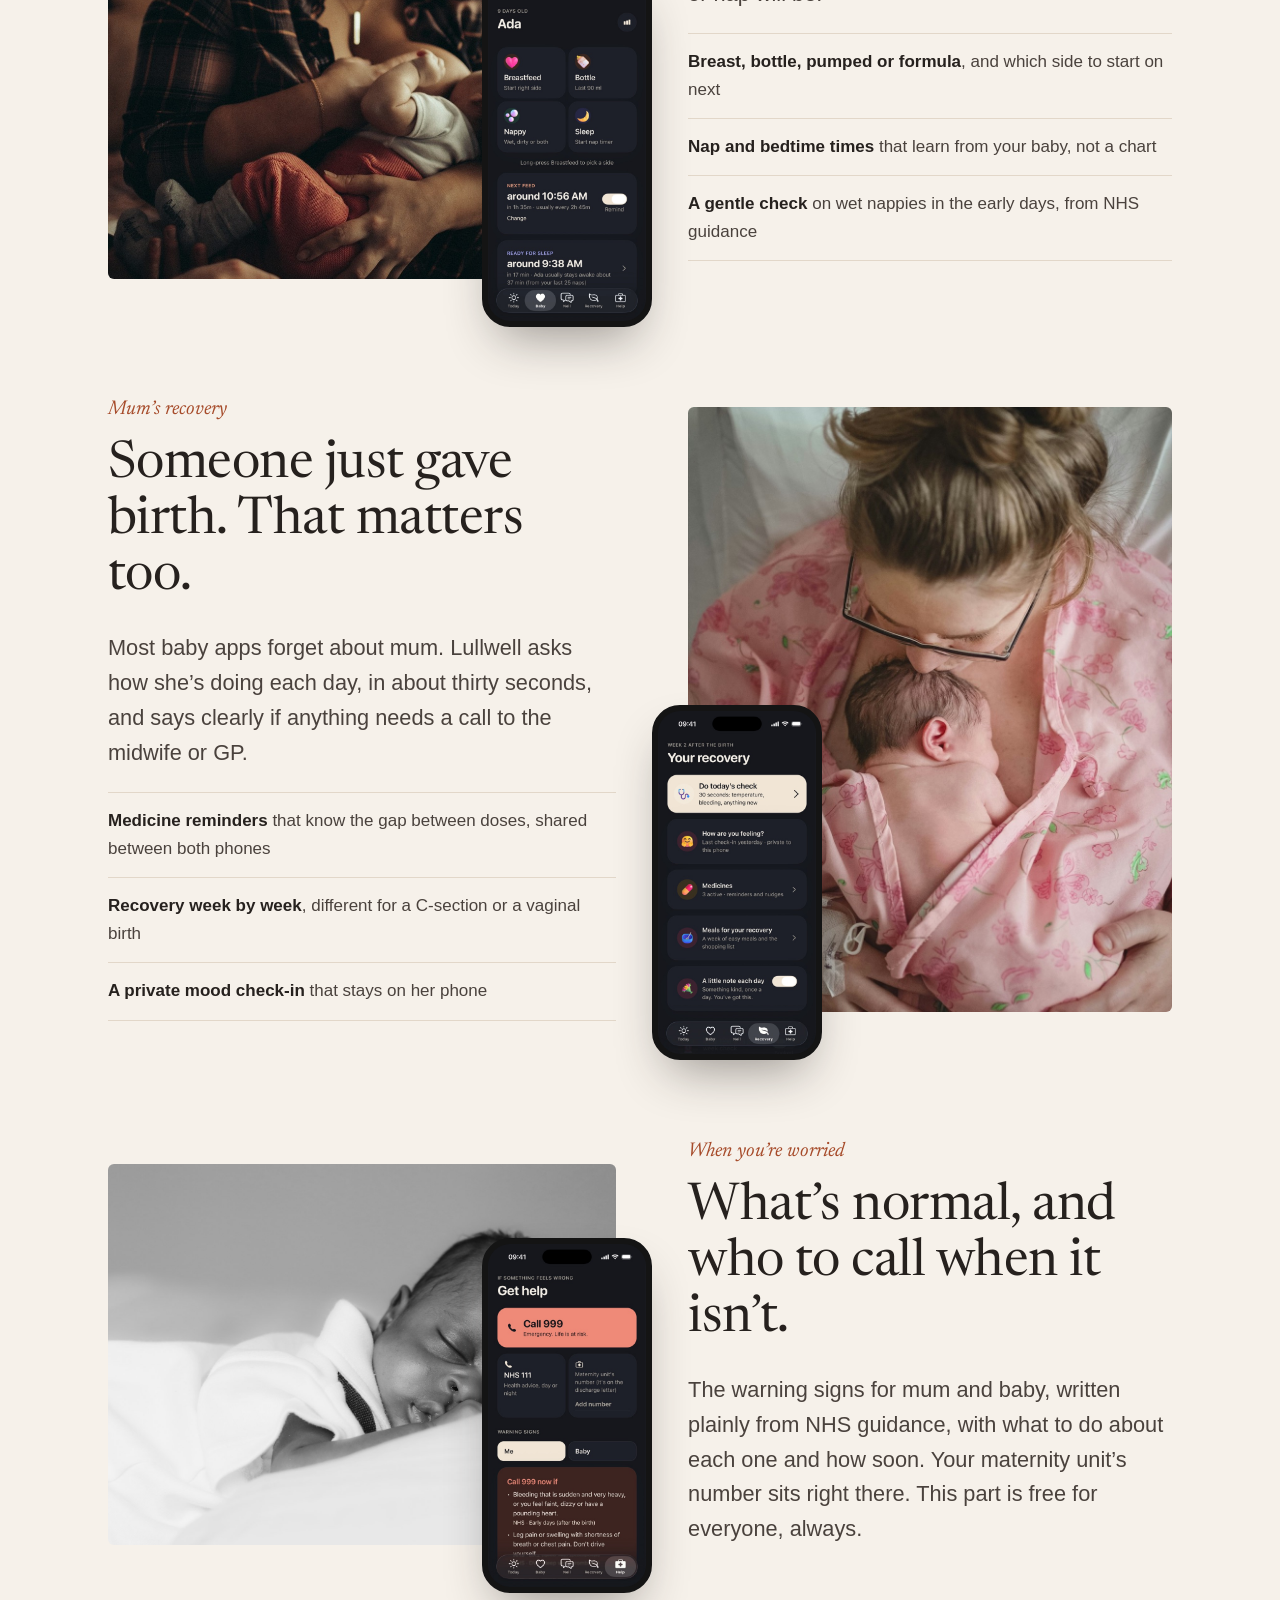
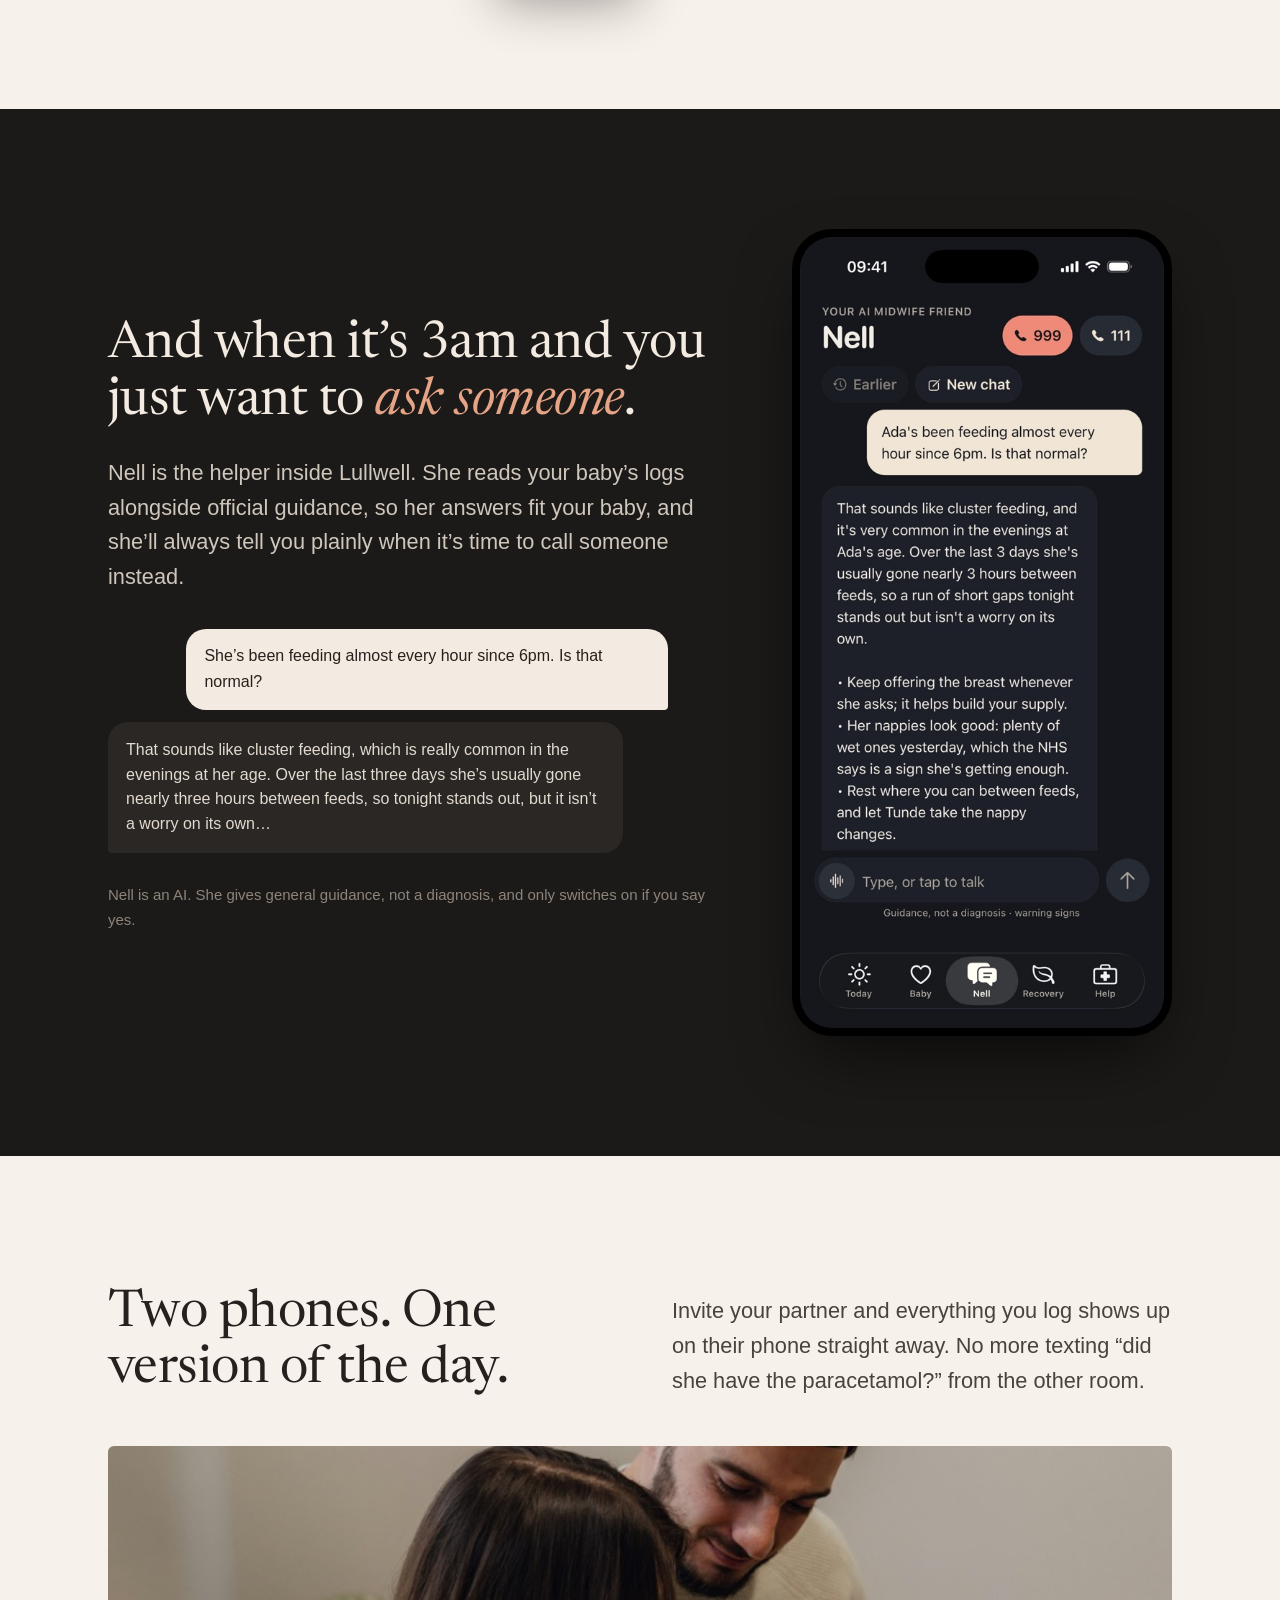
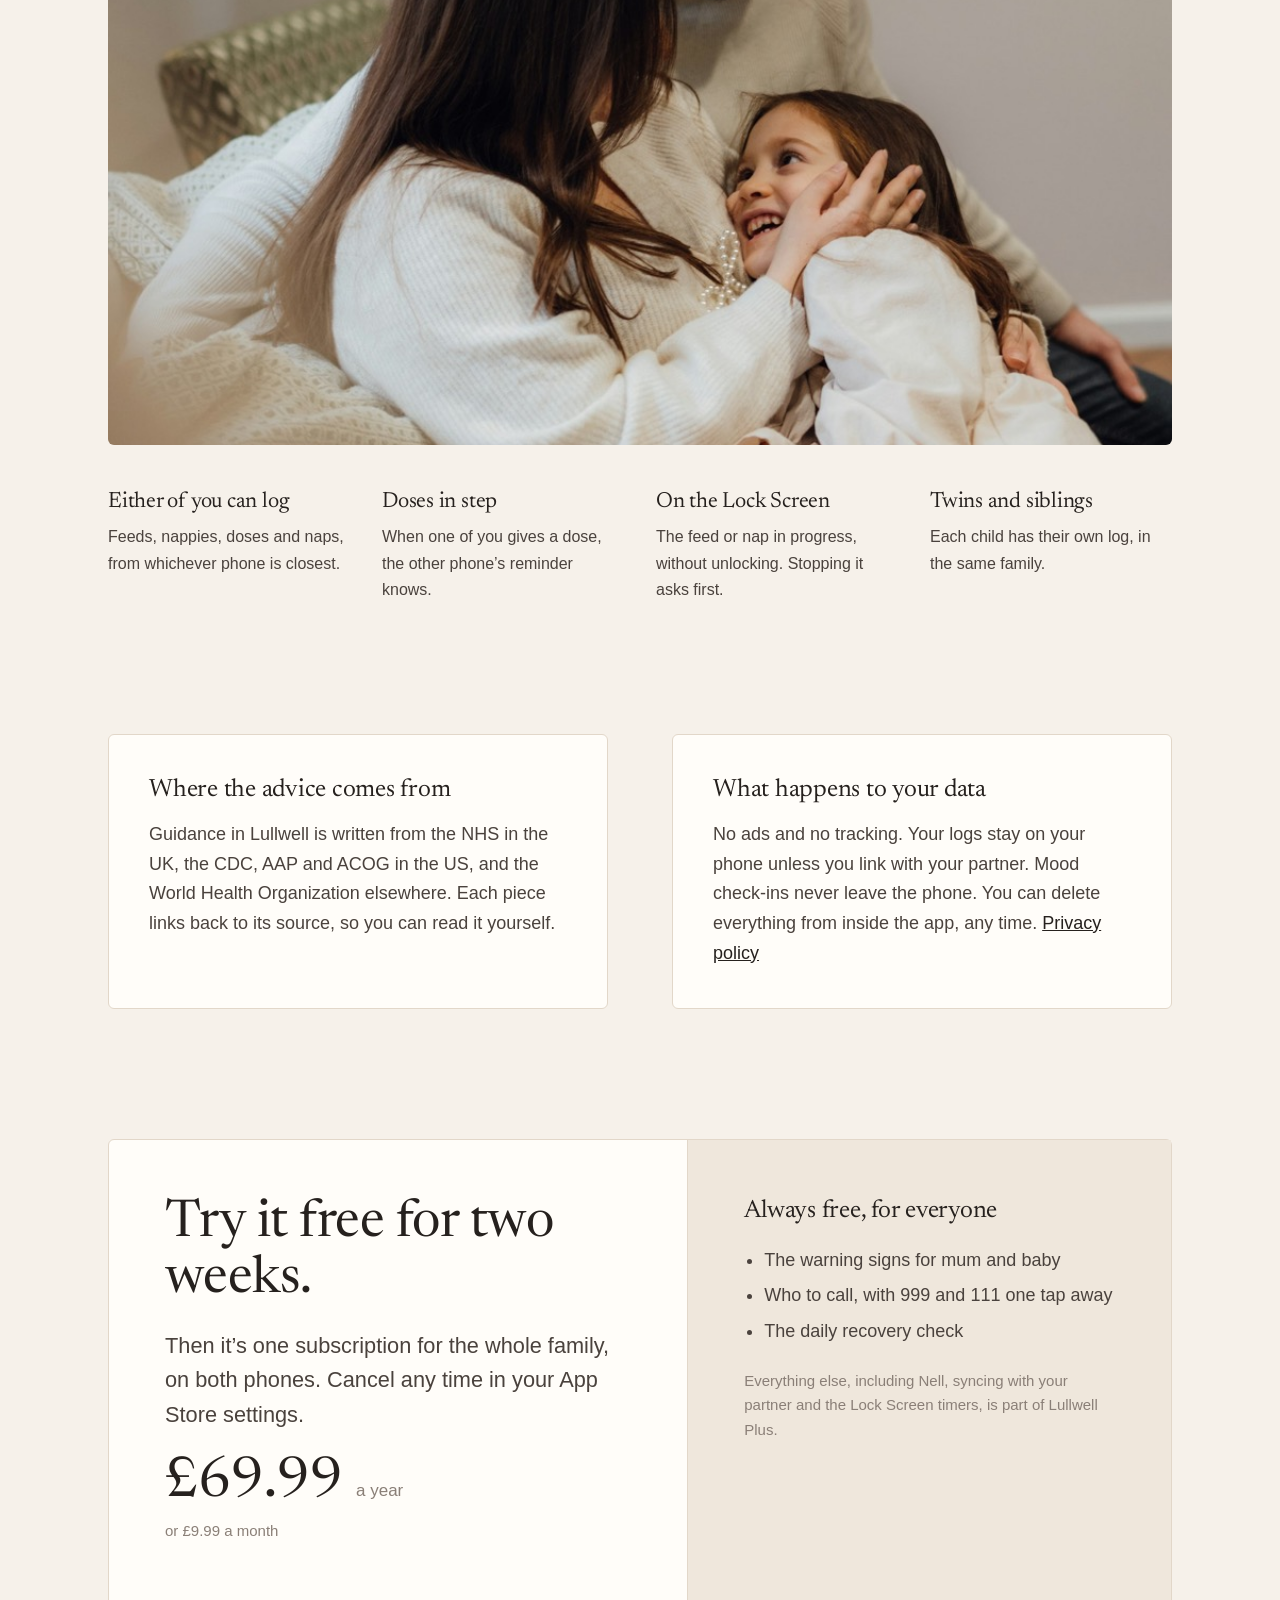
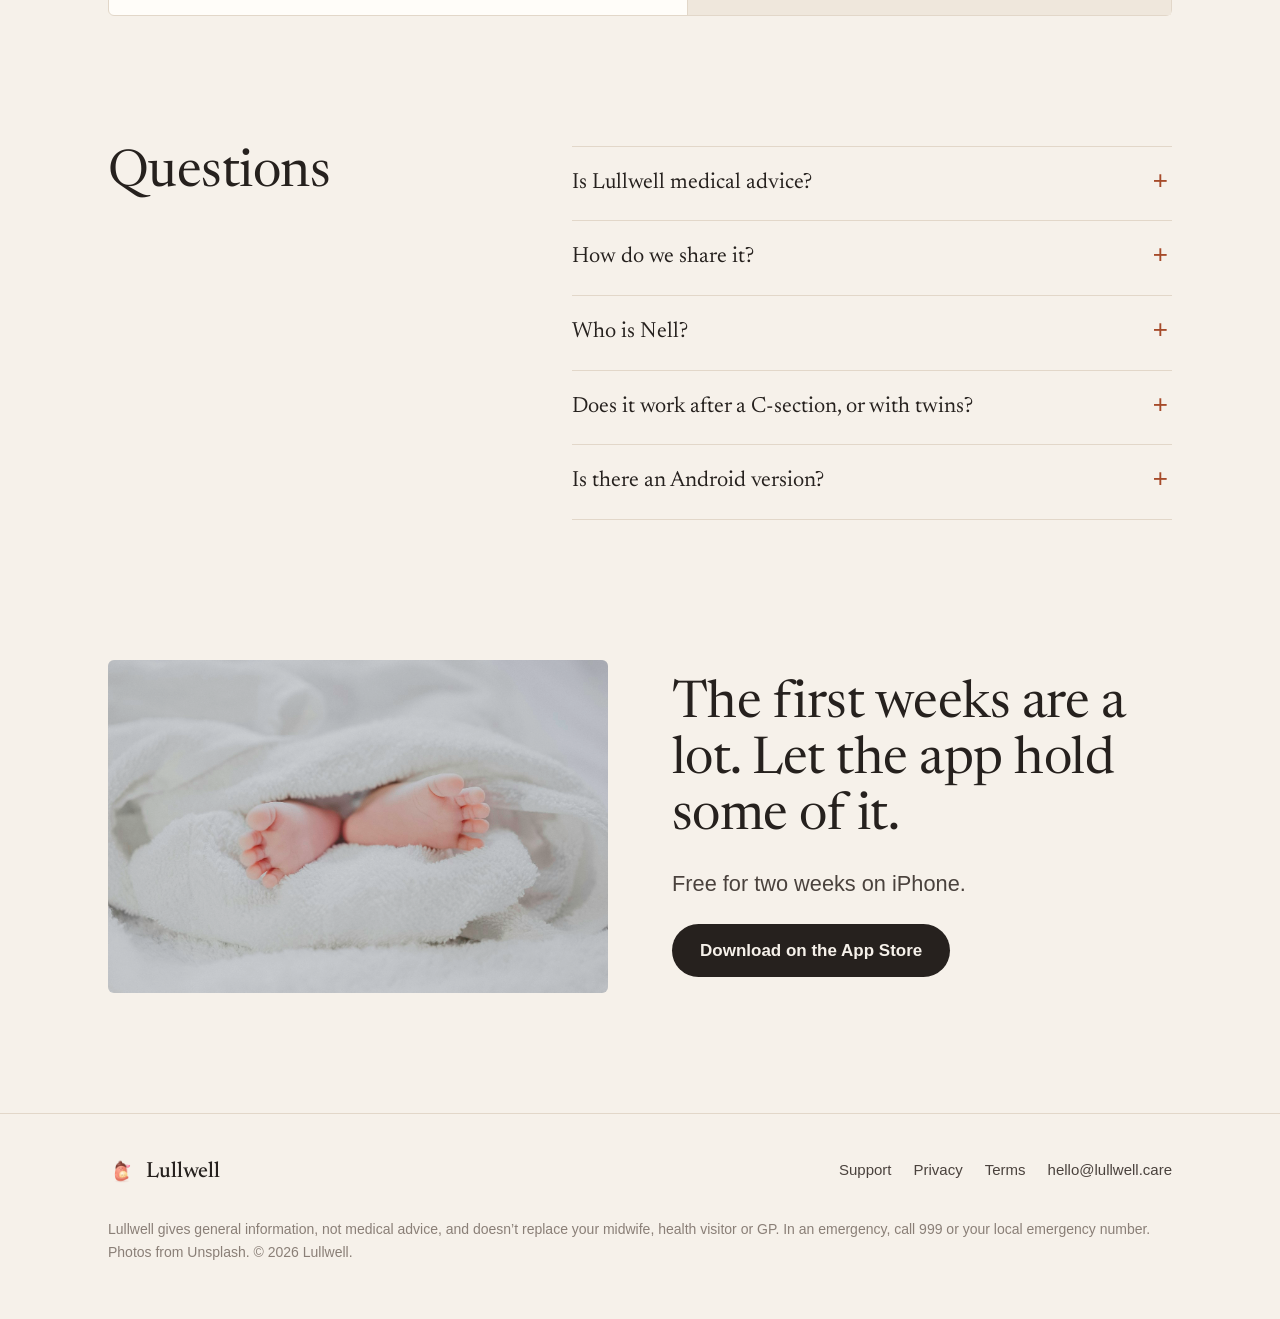
==== commit 521f27e1: "Warmer redesign: real photos, plain words, no emoji" ====
--- a/index.html
+++ b/index.html
@@ -3,464 +3,343 @@
 <head>
 <meta charset="utf-8">
 <meta name="viewport" content="width=device-width, initial-scale=1">
-<title>Lullwell · Look after both of them, together</title>
-<meta name="description" content="The baby tracker and postpartum recovery app for both parents. Feeds, sleep, nappies, mum's medicines and recovery, warning signs and Nell, your AI midwife friend. Synced live between your phones.">
-<meta name="theme-color" content="#FBF6F1">
-<meta property="og:title" content="Lullwell · Look after both of them, together">
-<meta property="og:description" content="Feeds, sleep, nappies and mum's recovery, shared live between both parents. With Nell, your AI midwife friend, day or night.">
+<title>Lullwell · For the first weeks with a new baby</title>
+<meta name="description" content="Lullwell is a baby tracker and postpartum recovery app for both parents: feeds, sleep and nappies, mum's medicines and recovery, and calm guidance from the NHS, shared live between your phones.">
+<meta name="theme-color" content="#F6F1EA">
+<meta property="og:title" content="Lullwell · For the first weeks with a new baby">
+<meta property="og:description" content="Feeds, sleep, nappies and mum's recovery, shared between both parents' phones.">
 <meta property="og:image" content="https://lullwell.care/img/og.jpg">
 <meta property="og:url" content="https://lullwell.care/">
 <meta name="twitter:card" content="summary_large_image">
 <link rel="icon" href="favicon.png">
 <link rel="apple-touch-icon" href="icon.png">
 <link rel="preconnect" href="https://fonts.googleapis.com"><link rel="preconnect" href="https://fonts.gstatic.com" crossorigin>
-<link href="https://fonts.googleapis.com/css2?family=Fraunces:opsz,wght@9..144,500;9..144,600;9..144,700&family=Inter:wght@400;500;600;700&display=swap" rel="stylesheet">
+<link href="https://fonts.googleapis.com/css2?family=Newsreader:ital,opsz,wght@0,6..72,400;0,6..72,500;1,6..72,400;1,6..72,500&display=swap" rel="stylesheet">
 <style>
 :root {
-  --bg: #FBF6F1; --card: #FFFFFF; --ink: #1F2A3D; --text: #2B2321; --body: #4D4340; --muted: #8A7A74;
-  --rose: #B53A6E; --blush: #FBE4EE; --peach: #F9D3C8; --lav: #E7E5FB; --line: #EEDFD5;
-  --night: #15171C; --night2: #1F2330;
-  --serif: 'Fraunces', Georgia, serif; --sans: Inter, -apple-system, BlinkMacSystemFont, 'Segoe UI', sans-serif;
-  --r: 28px;
+  --paper: #F6F1EA; --paper2: #EFE7DC; --white: #FFFDF9; --ink: #26211E; --body: #4A423D; --soft: #8A7F77;
+  --clay: #A64B2A; --line: #E2D7C9; --night: #1C1A18;
+  --serif: 'Newsreader', Georgia, 'Times New Roman', serif;
+  --sans: -apple-system, BlinkMacSystemFont, 'Segoe UI', Roboto, Helvetica, Arial, sans-serif;
 }
 * { box-sizing: border-box; }
 html { scroll-behavior: smooth; }
-body { margin: 0; background: var(--bg); color: var(--text); font: 17px/1.65 var(--sans); -webkit-font-smoothing: antialiased; overflow-x: hidden; }
-img { max-width: 100%; display: block; }
-a { color: inherit; }
-.wrap { max-width: 1160px; margin: 0 auto; padding: 0 24px; }
-h1, h2, h3 { font-family: var(--serif); color: var(--ink); letter-spacing: -0.02em; margin: 0; }
-h1 { font-size: clamp(40px, 6.2vw, 72px); line-height: 1.02; font-weight: 600; }
-h2 { font-size: clamp(32px, 4.4vw, 52px); line-height: 1.08; font-weight: 600; }
-h3 { font-size: 22px; line-height: 1.25; font-weight: 600; }
-p { margin: 0; color: var(--body); }
-.eyebrow { font: 700 12px/1 var(--sans); letter-spacing: .14em; text-transform: uppercase; color: var(--rose); margin-bottom: 16px; display: inline-block; }
-.lead { font-size: clamp(18px, 1.6vw, 21px); line-height: 1.6; color: var(--body); }
-
-.btn { display: inline-flex; align-items: center; gap: 10px; padding: 16px 26px; border-radius: 16px; font: 600 16px/1 var(--sans); text-decoration: none; transition: transform .15s ease, box-shadow .15s ease; }
-.btn:hover { transform: translateY(-1px); }
-.btn-dark { background: var(--ink); color: #fff; box-shadow: 0 10px 30px rgba(31,42,61,.25); }
-.btn-light { background: #fff; color: var(--ink); border: 1px solid var(--line); }
-.btn small { display: block; font: 500 11px/1.2 var(--sans); opacity: .75; letter-spacing: .02em; }
-.btn .two { display: flex; flex-direction: column; gap: 3px; text-align: left; }
-
-nav { position: sticky; top: 0; z-index: 20; background: rgba(251,246,241,.82); backdrop-filter: saturate(160%) blur(14px); -webkit-backdrop-filter: saturate(160%) blur(14px); border-bottom: 1px solid transparent; transition: border-color .2s; }
-nav.scrolled { border-bottom-color: var(--line); }
-nav .wrap { display: flex; align-items: center; justify-content: space-between; height: 72px; }
-.logo { display: flex; align-items: center; gap: 10px; text-decoration: none; font: 700 26px/1 var(--serif); color: var(--ink); letter-spacing: -0.02em; }
-.logo img { width: 40px; height: 40px; }
-.links { display: flex; gap: 28px; align-items: center; }
-.links a { text-decoration: none; font: 500 15px/1 var(--sans); color: var(--body); }
-.links a:hover { color: var(--ink); }
-.links .btn { padding: 12px 18px; font-size: 14px; color: #fff; }
-@media (max-width: 860px) { .links a:not(.btn) { display: none; } }
-
-.phone { position: relative; border-radius: 46px; padding: 9px; background: #0E1014; box-shadow: 0 2px 0 rgba(255,255,255,.08) inset, 0 40px 80px -20px rgba(31,42,61,.45), 0 18px 36px -18px rgba(31,42,61,.35); }
-.phone img { border-radius: 38px; width: 100%; aspect-ratio: 1206/2622; object-fit: cover; }
-.float { position: absolute; filter: drop-shadow(0 16px 24px rgba(94,42,37,.18)); animation: bob 6s ease-in-out infinite; }
-@keyframes bob { 0%,100% { transform: translateY(0) } 50% { transform: translateY(-12px) } }
-
-.hero { position: relative; padding: 56px 0 96px; overflow: hidden; isolation: isolate; }
-.hero::before { content: ''; position: absolute; right: -10%; top: -20%; width: 70vw; height: 70vw; max-width: 900px; max-height: 900px; background: radial-gradient(circle at center, var(--peach) 0%, rgba(249,211,200,0) 62%); z-index: -1; }
-.hero::after { content: ''; position: absolute; left: -15vw; bottom: -20vw; width: 55vw; height: 55vw; background: radial-gradient(circle, var(--blush) 0%, rgba(251,228,238,0) 65%); z-index: -1; }
-.hero .wrap { display: grid; grid-template-columns: 1.05fr 1fr; gap: 48px; align-items: center; }
-.hero .lead { margin: 22px 0 32px; max-width: 540px; }
-.ctas { display: flex; gap: 12px; flex-wrap: wrap; align-items: center; }
-.note { margin-top: 18px; font-size: 14px; color: var(--muted); }
-.phones { position: relative; height: 640px; }
-.phones .phone { position: absolute; width: 270px; }
-.phones .p1 { left: 0; top: 56px; transform: rotate(-7deg); z-index: 2; }
-.phones .p2 { right: 0; top: 0; transform: rotate(6deg); z-index: 1; }
-.phones .f1 { left: -2%; top: 8px; width: 92px; z-index: 3; }
-.phones .f2 { right: -2%; bottom: 40px; width: 84px; z-index: 3; animation-delay: -2s; }
-.phones .f3 { left: 44%; bottom: -6px; width: 76px; z-index: 3; animation-delay: -4s; }
-@media (max-width: 960px) { .hero .wrap { grid-template-columns: 1fr; text-align: center; } .hero .lead { margin-left: auto; margin-right: auto; } .ctas { justify-content: center; } .phones { height: 560px; max-width: 520px; margin: 0 auto; width: 100%; } .phones .phone { width: 230px; } }
-@media (max-width: 520px) { .phones { height: 470px; } .phones .phone { width: 190px; } .phones .p1 { left: 2%; } .phones .p2 { right: 0; } }
-
-.strip { border-top: 1px solid var(--line); border-bottom: 1px solid var(--line); background: rgba(255,255,255,.5); }
-.strip .wrap { display: flex; flex-wrap: wrap; align-items: center; justify-content: center; gap: 12px 36px; padding-top: 22px; padding-bottom: 22px; }
-.strip span { font: 600 14px/1.3 var(--sans); color: var(--muted); }
-.strip b { color: var(--ink); font-weight: 700; }
-
-section { padding: 112px 0; }
-.center { text-align: center; max-width: 760px; margin: 0 auto 56px; }
-.center .lead { margin-top: 18px; }
-
-.pillars { display: grid; grid-template-columns: repeat(3, 1fr); gap: 20px; }
-.pillar { background: var(--card); border: 1px solid var(--line); border-radius: var(--r); padding: 34px 30px 30px; }
-.pillar .art { width: 76px; height: 76px; border-radius: 24px; display: grid; place-items: center; margin-bottom: 22px; }
-.pillar .art img { width: 52px; }
-.pillar h3 { margin-bottom: 12px; }
-.pillar ul { margin: 16px 0 0; padding: 0; list-style: none; }
-.pillar li { padding: 9px 0 9px 26px; position: relative; color: var(--body); font-size: 16px; border-top: 1px solid var(--line); }
-.pillar li::before { content: ''; position: absolute; left: 4px; top: 18px; width: 9px; height: 9px; border-radius: 50%; background: var(--rose); opacity: .4; }
-@media (max-width: 900px) { .pillars { grid-template-columns: 1fr; } }
-
-.feature { display: grid; grid-template-columns: 1fr 1fr; gap: 72px; align-items: center; }
-.feature + .feature { margin-top: 120px; }
-.feature.flip .shot { order: 2; }
-.shot { position: relative; border-radius: 40px; padding: 56px 0; display: grid; place-items: center; }
-.shot .phone { width: 290px; }
-.shot .float { width: 84px; }
-.feature .lead { margin-top: 18px; }
-.ticks { list-style: none; padding: 0; margin: 26px 0 0; display: grid; gap: 14px; }
-.ticks li { display: grid; grid-template-columns: 26px 1fr; gap: 12px; align-items: start; color: var(--body); }
-.ticks li::before { content: '\2713'; width: 26px; height: 26px; border-radius: 50%; background: var(--blush); color: var(--rose); font: 700 13px/26px var(--sans); text-align: center; }
-.ticks b { color: var(--ink); font-weight: 600; }
-.bg-peach { background: linear-gradient(160deg, #FCE3D9, #F9D3C8); }
-.bg-blush { background: linear-gradient(160deg, #FDEEF4, #FBE0EA); }
-.bg-mint { background: linear-gradient(160deg, #E9F6F0, #D6EEE3); }
-.bg-sun { background: linear-gradient(160deg, #FFF3D9, #FFE6B3); }
-@media (max-width: 900px) { .feature { grid-template-columns: 1fr; gap: 36px; } .feature.flip .shot { order: 0; } .shot .phone { width: 240px; } }
-
-.nell { background: var(--night); position: relative; overflow: hidden; isolation: isolate; }
-.nell::before { content: ''; position: absolute; right: -10%; top: -20%; width: 60vw; height: 60vw; background: radial-gradient(circle, rgba(240,141,180,.18), transparent 60%); z-index: -1; }
-.nell h2 { color: #F7EEDF; }
-.nell .lead { color: #B9B2AC; }
-.nell .eyebrow { color: #F08DB4; }
-.chips { display: flex; flex-wrap: wrap; gap: 10px; margin-top: 28px; }
-.chip { background: var(--night2); border: 1px solid #2E3342; color: #E8E1D8; padding: 10px 16px; border-radius: 999px; font-size: 15px; }
-.nell .ticks li { color: #C9C2BB; }
-.nell .ticks b { color: #F7EEDF; }
-.nell .ticks li::before { background: #3D2230; color: #F08DB4; }
-.nell .shot { background: radial-gradient(circle at 50% 45%, rgba(240,141,180,.16), transparent 65%); }
-.fine { font-size: 14px; margin-top: 22px; color: #8E8781 !important; }
-
-.duo { display: grid; grid-template-columns: repeat(4, 1fr); gap: 16px; }
-.tile { background: var(--card); border: 1px solid var(--line); border-radius: 24px; padding: 26px 22px; }
-.tile img { width: 48px; margin-bottom: 16px; }
-.tile h3 { font-size: 19px; margin-bottom: 8px; }
-.tile p { font-size: 15px; line-height: 1.55; }
-@media (max-width: 960px) { .duo { grid-template-columns: 1fr 1fr; } }
-@media (max-width: 560px) { .duo { grid-template-columns: 1fr; } }
-
-.band { background: var(--ink); border-radius: 40px; padding: 64px; display: grid; grid-template-columns: auto 1fr; gap: 44px; align-items: center; }
-.band h2 { color: #fff; font-size: clamp(28px, 3.4vw, 40px); }
-.band p { color: #C3C9D4; margin-top: 14px; }
-.band > img { width: 120px; }
-.band ul { margin: 22px 0 0; padding: 0; list-style: none; display: flex; flex-wrap: wrap; gap: 10px; }
-.band li { background: rgba(255,255,255,.08); border: 1px solid rgba(255,255,255,.12); border-radius: 999px; padding: 8px 14px; font-size: 14px; color: #E9E4DD; }
-@media (max-width: 760px) { .band { grid-template-columns: 1fr; padding: 40px 28px; text-align: center; } .band > img { margin: 0 auto; } .band ul { justify-content: center; } }
-
-.plans { display: grid; grid-template-columns: 1fr 1fr; gap: 20px; max-width: 860px; margin: 0 auto; }
-.plan { background: var(--card); border: 1px solid var(--line); border-radius: var(--r); padding: 36px 32px; position: relative; }
-.plan.plus { border: 2px solid var(--ink); box-shadow: 0 30px 60px -30px rgba(31,42,61,.35); }
-.plan .tag { position: absolute; top: -14px; left: 32px; background: var(--rose); color: #fff; font: 700 12px/1 var(--sans); letter-spacing: .08em; text-transform: uppercase; padding: 8px 12px; border-radius: 999px; }
-.price { font: 600 46px/1 var(--serif); color: var(--ink); margin: 18px 0 6px; letter-spacing: -0.02em; }
-.price span { font: 500 16px/1 var(--sans); color: var(--muted); letter-spacing: 0; }
-.plan .sub { font-size: 15px; color: var(--muted); }
-@media (max-width: 760px) { .plans { grid-template-columns: 1fr; } }
-
-.faq { max-width: 820px; margin: 0 auto; }
-details { background: var(--card); border: 1px solid var(--line); border-radius: 20px; padding: 0 24px; margin-bottom: 12px; }
-summary { list-style: none; cursor: pointer; padding: 22px 36px 22px 0; font: 600 18px/1.4 var(--sans); color: var(--ink); position: relative; }
+body { margin: 0; background: var(--paper); color: var(--body); font: 18px/1.65 var(--sans); -webkit-font-smoothing: antialiased; }
+img { display: block; max-width: 100%; }
+a { color: var(--ink); }
+.wrap { max-width: 1120px; margin: 0 auto; padding: 0 28px; }
+h1, h2, h3 { font-family: var(--serif); font-weight: 400; color: var(--ink); margin: 0; letter-spacing: -0.01em; }
+h1 { font-size: clamp(44px, 6vw, 76px); line-height: 1.02; }
+h2 { font-size: clamp(34px, 4.2vw, 52px); line-height: 1.08; }
+h3 { font-size: 25px; line-height: 1.25; }
+em { font-style: italic; }
+p { margin: 0 0 1em; }
+.big { font-size: clamp(19px, 1.7vw, 22px); line-height: 1.6; }
+.small { font-size: 15px; color: var(--soft); }
+
+/* Top bar */
+header.top { padding: 22px 0; }
+header.top .wrap { display: flex; align-items: center; justify-content: space-between; }
+.brand { display: flex; align-items: center; gap: 10px; text-decoration: none; font: 500 27px/1 var(--serif); color: var(--ink); }
+.brand img { width: 34px; height: 34px; }
+.menu { display: flex; gap: 26px; align-items: center; font-size: 16px; }
+.menu a { text-decoration: none; color: var(--body); }
+.menu a:hover { color: var(--ink); text-decoration: underline; text-underline-offset: 4px; }
+.get { display: inline-block; background: var(--ink); color: var(--paper) !important; text-decoration: none; padding: 13px 22px; border-radius: 999px; font: 600 15px/1 var(--sans); }
+.get:hover { background: #000; text-decoration: none !important; }
+.get.lg { padding: 18px 28px; font-size: 17px; }
+@media (max-width: 760px) { .menu a:not(.get) { display: none; } }
+
+/* Opening */
+.open { padding: 24px 0 96px; }
+.open .wrap { display: grid; grid-template-columns: 1fr 0.9fr; gap: 64px; align-items: center; }
+.open h1 em { color: var(--clay); }
+.open .big { margin: 28px 0 34px; max-width: 520px; }
+.open .small { margin-top: 18px; }
+.portrait { position: relative; }
+.portrait > img { width: 100%; aspect-ratio: 4/5; object-fit: cover; border-radius: 6px; }
+.portrait .mini { position: absolute; left: -64px; bottom: -40px; width: 190px; border-radius: 30px; border: 7px solid #141414; box-shadow: 0 24px 50px -16px rgba(38,33,30,.45); }
+.portrait .mini img { border-radius: 23px; width: 100%; }
+@media (max-width: 900px) { .open .wrap { grid-template-columns: 1fr; gap: 48px; } .portrait .mini { left: auto; right: 16px; bottom: -36px; width: 140px; } }
+
+/* A quiet line */
+.scene { background: var(--white); border-top: 1px solid var(--line); border-bottom: 1px solid var(--line); padding: 88px 0; }
+.scene p { font: italic 400 clamp(26px, 3.2vw, 38px)/1.35 var(--serif); color: var(--ink); max-width: 860px; margin: 0 auto; text-align: center; }
+.scene span { display: block; font: 16px/1.5 var(--sans); font-style: normal; color: var(--soft); margin-top: 22px; }
+
+/* Stories: photo + words + the real screen */
+.story { padding: 120px 0 0; }
+.story .wrap { display: grid; grid-template-columns: 1.05fr 1fr; gap: 72px; align-items: center; }
+.story.flip .pic { order: 2; }
+.pic { position: relative; }
+.pic > img { width: 100%; aspect-ratio: 4/5; object-fit: cover; border-radius: 6px; }
+.pic.wide > img { aspect-ratio: 4/3; }
+.pic .screen { position: absolute; right: -36px; bottom: -48px; width: 170px; border-radius: 28px; border: 6px solid #141414; box-shadow: 0 24px 50px -16px rgba(38,33,30,.45); background: #141414; }
+.story.flip .pic .screen { right: auto; left: -36px; }
+.pic .screen img { border-radius: 22px; width: 100%; }
+.story h2 { margin-bottom: 26px; }
+.story .num { font: italic 400 20px/1 var(--serif); color: var(--clay); display: block; margin-bottom: 18px; }
+.story ul { margin: 6px 0 0; padding: 0; list-style: none; border-top: 1px solid var(--line); }
+.story li { padding: 14px 0; border-bottom: 1px solid var(--line); font-size: 17px; }
+.story li b { color: var(--ink); font-weight: 600; }
+@media (max-width: 900px) { .story .wrap { grid-template-columns: 1fr; gap: 64px; } .story.flip .pic { order: 0; } .pic .screen { width: 130px; right: 12px; bottom: -40px; } .story.flip .pic .screen { left: auto; right: 12px; } }
+
+/* Nell */
+.nell { background: var(--night); color: #CFC6BC; margin-top: 140px; padding: 120px 0; }
+.nell .wrap { display: grid; grid-template-columns: 1fr 380px; gap: 80px; align-items: center; }
+.nell h2 { color: #F3EBE1; margin-bottom: 26px; }
+.nell h2 em { color: #E6A487; }
+.nell .big { color: #CFC6BC; }
+.convo { display: grid; gap: 12px; margin: 34px 0 30px; max-width: 560px; }
+.q { justify-self: end; background: #F3EBE1; color: var(--ink); padding: 14px 18px; border-radius: 20px 20px 4px 20px; font-size: 16px; max-width: 86%; }
+.a { background: #2A2725; color: #E3DAD0; padding: 16px 18px; border-radius: 20px 20px 20px 4px; font-size: 16px; line-height: 1.55; max-width: 92%; }
+.nell .small { color: #8D847C; }
+.nell .phone { border-radius: 40px; border: 8px solid #000; box-shadow: 0 30px 70px -20px rgba(0,0,0,.7); background: #000; }
+.nell .phone img { border-radius: 32px; }
+@media (max-width: 900px) { .nell .wrap { grid-template-columns: 1fr; } .nell .phone { max-width: 300px; margin: 0 auto; } }
+
+/* Together */
+.together { padding: 130px 0 0; }
+.together .head { display: grid; grid-template-columns: 1fr 1fr; gap: 64px; align-items: end; margin-bottom: 48px; }
+.together .head p { margin: 0; }
+.together .photo { width: 100%; aspect-ratio: 16/9; object-fit: cover; object-position: center 62%; border-radius: 6px; }
+.facts { display: grid; grid-template-columns: repeat(4, 1fr); gap: 32px; margin-top: 44px; }
+.facts h3 { font-size: 22px; margin-bottom: 8px; }
+.facts p { font-size: 16px; margin: 0; }
+@media (max-width: 900px) { .together .head { grid-template-columns: 1fr; gap: 20px; } .facts { grid-template-columns: 1fr 1fr; } .together .photo { aspect-ratio: 4/3; } }
+@media (max-width: 560px) { .facts { grid-template-columns: 1fr; } }
+
+/* Trust */
+.trust { padding: 130px 0 0; }
+.trust .wrap { display: grid; grid-template-columns: 1fr 1fr; gap: 64px; }
+.trust .card { background: var(--white); border: 1px solid var(--line); border-radius: 6px; padding: 40px; }
+.trust h3 { margin-bottom: 14px; }
+.trust p:last-child { margin: 0; }
+@media (max-width: 900px) { .trust .wrap { grid-template-columns: 1fr; gap: 20px; } }
+
+/* Price */
+.price { padding: 130px 0 0; }
+.price .box { background: var(--white); border: 1px solid var(--line); border-radius: 6px; display: grid; grid-template-columns: 1.2fr 1fr; }
+.price .left { padding: 56px; border-right: 1px solid var(--line); }
+.price .right { padding: 56px; background: var(--paper2); }
+.price h2 { margin-bottom: 20px; }
+.price .fig { font: 400 56px/1 var(--serif); color: var(--ink); margin: 6px 0 8px; }
+.price .fig span { font: 17px/1 var(--sans); color: var(--soft); }
+.price ul { margin: 18px 0 0; padding: 0 0 0 20px; }
+.price li { margin: 6px 0; }
+@media (max-width: 900px) { .price .box { grid-template-columns: 1fr; } .price .left { border-right: 0; border-bottom: 1px solid var(--line); } .price .left, .price .right { padding: 36px 28px; } }
+
+/* Questions */
+.qs { padding: 130px 0 0; }
+.qs .wrap { display: grid; grid-template-columns: 0.8fr 1.2fr; gap: 64px; }
+details { border-top: 1px solid var(--line); }
+details:last-child { border-bottom: 1px solid var(--line); }
+summary { list-style: none; cursor: pointer; padding: 22px 40px 22px 0; font: 400 22px/1.35 var(--serif); color: var(--ink); position: relative; }
 summary::-webkit-details-marker { display: none; }
-summary::after { content: '+'; position: absolute; right: 0; top: 18px; font: 400 26px/1 var(--sans); color: var(--rose); transition: transform .2s; }
-details[open] summary::after { transform: rotate(45deg); }
-details p { padding: 0 0 22px; }
-details a { color: var(--rose); }
-
-.final { text-align: center; padding: 120px 0; position: relative; overflow: hidden; isolation: isolate; }
-.final::before { content: ''; position: absolute; left: 0; right: 0; bottom: -40%; height: 90%; background: radial-gradient(ellipse at center bottom, var(--peach), transparent 65%); z-index: -1; }
-.final img.mark { width: 120px; margin: 0 auto 26px; }
-.final .lead { max-width: 560px; margin: 18px auto 34px; }
-footer { background: var(--night); color: #9C958F; padding: 56px 0 40px; font-size: 15px; }
-footer .wrap { display: grid; grid-template-columns: 1.4fr 1fr 1fr; gap: 40px; }
-footer .logo { color: #F7EEDF; margin-bottom: 14px; }
-footer h4 { margin: 0 0 14px; font: 600 13px/1 var(--sans); letter-spacing: .12em; text-transform: uppercase; color: #F7EEDF; }
-footer .col a { display: block; text-decoration: none; color: #C9C2BB; padding: 5px 0; }
-footer .col a:hover { color: #fff; }
-footer .legal { grid-column: 1 / -1; border-top: 1px solid #2A2E3A; padding-top: 24px; margin-top: 8px; font-size: 13px; line-height: 1.6; color: #847D78; }
-footer .legal strong { color: #F08DB4; }
-@media (max-width: 760px) { footer .wrap { grid-template-columns: 1fr; } }
-
-.reveal { opacity: 0; transform: translateY(24px); transition: opacity .8s ease, transform .8s cubic-bezier(.2,.7,.2,1); }
-.reveal.in { opacity: 1; transform: none; }
-@media (prefers-reduced-motion: reduce) { .float { animation: none } html { scroll-behavior: auto } .reveal { opacity: 1; transform: none; transition: none; } }
+summary::after { content: '+'; position: absolute; right: 4px; top: 20px; font: 300 26px/1 var(--sans); color: var(--clay); }
+details[open] summary::after { content: '\2013'; }
+details p { font-size: 17px; padding-bottom: 8px; }
+@media (max-width: 900px) { .qs .wrap { grid-template-columns: 1fr; gap: 24px; } }
+
+/* End */
+.end { padding: 140px 0 120px; }
+.end .wrap { display: grid; grid-template-columns: 1fr 1fr; gap: 64px; align-items: center; }
+.end img { width: 100%; aspect-ratio: 3/2; object-fit: cover; border-radius: 6px; }
+.end h2 { margin-bottom: 22px; }
+@media (max-width: 900px) { .end .wrap { grid-template-columns: 1fr; } }
+
+footer { border-top: 1px solid var(--line); padding: 44px 0 56px; font-size: 15px; color: var(--soft); }
+footer .wrap { display: flex; flex-wrap: wrap; justify-content: space-between; gap: 24px; }
+footer nav { display: flex; flex-wrap: wrap; gap: 22px; }
+footer a { color: var(--body); text-decoration: none; }
+footer a:hover { text-decoration: underline; }
+footer .legal { flex-basis: 100%; margin: 8px 0 0; font-size: 14px; line-height: 1.6; }
 </style>
 </head>
 <body>
 
-<nav id="nav">
-  <div class="wrap">
-    <a class="logo" href="#top"><img src="img/mark.png" alt="">Lullwell</a>
-    <div class="links">
-      <a href="#features">Features</a>
+<header class="top">
+  <div class="wrap">
+    <a class="brand" href="./"><img src="img/mark.png" alt="">Lullwell</a>
+    <nav class="menu">
+      <a href="#how">How it helps</a>
       <a href="#nell">Nell</a>
-      <a href="#together">For partners</a>
-      <a href="#pricing">Pricing</a>
-      <a href="#faq">FAQ</a>
-      <a class="btn btn-dark" href="https://apps.apple.com/app/id6837590473">Get the app</a>
-    </div>
-  </div>
-</nav>
-
-<header class="hero" id="top">
-  <div class="wrap">
-    <div>
-      <div class="eyebrow">For both parents, from day one</div>
-      <h1>Look after both of them, together.</h1>
-      <p class="lead">The first weeks are a blur of feeds, nappies, naps and medicines, while mum recovers from the birth. Lullwell keeps it all in one calm place, shared live between both your phones, so whoever’s awake knows what’s happened and what’s next.</p>
-      <div class="ctas">
-        <a class="btn btn-dark" href="https://apps.apple.com/app/id6837590473"><span class="two"><small>Download on the</small>App Store</span></a>
-        <a class="btn btn-light" href="#features">See how it works</a>
+      <a href="#price">Price</a>
+      <a href="#questions">Questions</a>
+      <a class="get" href="https://apps.apple.com/app/id6837590473">Get Lullwell</a>
+    </nav>
+  </div>
+</header>
+
+<section class="open">
+  <div class="wrap">
+    <div>
+      <h1>For the first weeks, and for <em>both</em> of you.</h1>
+      <p class="big">Lullwell keeps track of the feeds, the naps, the nappies and mum’s medicines, so you don’t have to hold it all in your head. It’s on both your phones, so whoever’s up knows what’s already happened.</p>
+      <a class="get lg" href="https://apps.apple.com/app/id6837590473">Download on the App Store</a>
+      <p class="small">iPhone · Free for two weeks, then one subscription for the family</p>
+    </div>
+    <div class="portrait">
+      <img src="photos/hero.jpg" alt="A mother and father holding their newborn by a window" fetchpriority="high">
+      <div class="mini"><img src="img/1-today.jpg" alt="Lullwell's Today screen showing the next feed and medicine"></div>
+    </div>
+  </div>
+</section>
+
+<div class="scene">
+  <p>It’s 3am. You’re feeding, he’s just got the baby to sleep, and neither of you can remember which side was last.
+  <span>That’s the moment Lullwell is for.</span></p>
+</div>
+
+<section class="story" id="how">
+  <div class="wrap">
+    <div class="pic">
+      <img src="photos/night-feed.jpg" alt="A mother breastfeeding her baby at night by lamplight" loading="lazy">
+      <div class="screen"><img src="img/2-baby.jpg" alt="The Baby screen with buttons for breastfeed, bottle, nappy and sleep" loading="lazy"></div>
+    </div>
+    <div>
+      <span class="num">Feeds, sleep and nappies</span>
+      <h2>Tap once. Go back to the baby.</h2>
+      <p class="big">Start a feed with one tap and switch sides when you need to. Log a nappy half asleep. After a few days, Lullwell starts to notice your baby’s own rhythm and tells you roughly when the next feed or nap will be.</p>
+      <ul>
+        <li><b>Breast, bottle, pumped or formula</b>, and which side to start on next</li>
+        <li><b>Nap and bedtime times</b> that learn from your baby, not a chart</li>
+        <li><b>A gentle check</b> on wet nappies in the early days, from NHS guidance</li>
+      </ul>
+    </div>
+  </div>
+</section>
+
+<section class="story flip">
+  <div class="wrap">
+    <div class="pic">
+      <img src="photos/recovery.jpg" alt="A mother in a hospital gown holding her newborn against her chest" loading="lazy">
+      <div class="screen"><img src="img/3-recovery.jpg" alt="The Recovery screen with today's check, mood and medicines" loading="lazy"></div>
+    </div>
+    <div>
+      <span class="num">Mum’s recovery</span>
+      <h2>Someone just gave birth. That matters too.</h2>
+      <p class="big">Most baby apps forget about mum. Lullwell asks how she’s doing each day, in about thirty seconds, and says clearly if anything needs a call to the midwife or GP.</p>
+      <ul>
+        <li><b>Medicine reminders</b> that know the gap between doses, shared between both phones</li>
+        <li><b>Recovery week by week</b>, different for a C-section or a vaginal birth</li>
+        <li><b>A private mood check-in</b> that stays on her phone</li>
+      </ul>
+    </div>
+  </div>
+</section>
+
+<section class="story">
+  <div class="wrap">
+    <div class="pic wide">
+      <img src="photos/sleep.jpg" alt="A newborn baby asleep on a white blanket" loading="lazy">
+      <div class="screen"><img src="img/4-help.jpg" alt="The Help screen with emergency numbers and warning signs" loading="lazy"></div>
+    </div>
+    <div>
+      <span class="num">When you’re worried</span>
+      <h2>What’s normal, and who to call when it isn’t.</h2>
+      <p class="big">The warning signs for mum and baby, written plainly from NHS guidance, with what to do about each one and how soon. Your maternity unit’s number sits right there. This part is free for everyone, always.</p>
+    </div>
+  </div>
+</section>
+
+<section class="nell" id="nell">
+  <div class="wrap">
+    <div>
+      <h2>And when it’s 3am and you just want to <em>ask someone</em>.</h2>
+      <p class="big">Nell is the helper inside Lullwell. She reads your baby’s logs alongside official guidance, so her answers fit your baby, and she’ll always tell you plainly when it’s time to call someone instead.</p>
+      <div class="convo">
+        <div class="q">She’s been feeding almost every hour since 6pm. Is that normal?</div>
+        <div class="a">That sounds like cluster feeding, which is really common in the evenings at her age. Over the last three days she’s usually gone nearly three hours between feeds, so tonight stands out, but it isn’t a worry on its own…</div>
       </div>
-      <p class="note">Free for 2 weeks · iPhone · One subscription covers the whole family</p>
-    </div>
-    <div class="phones" aria-hidden="true">
-      <div class="phone p2"><img src="img/2-baby.jpg" alt=""></div>
-      <div class="phone p1"><img src="img/1-today.jpg" alt=""></div>
-      <img class="float f1" src="img/baby_bottle.png" alt="">
-      <img class="float f2" src="img/crescent_moon.png" alt="">
-      <img class="float f3" src="img/pink_heart.png" alt="">
-    </div>
-  </div>
-</header>
-
-<div class="strip">
-  <div class="wrap">
-    <span>Guidance written from <b>NHS</b> advice in the UK</span>
-    <span><b>CDC, AAP and ACOG</b> in the US</span>
-    <span><b>World Health Organization</b> elsewhere</span>
-    <span>Every piece links to its source</span>
-  </div>
-</div>
-
-<section id="features">
-  <div class="wrap">
-    <div class="center reveal">
-      <div class="eyebrow">Everything in one place</div>
-      <h2>One app for the baby, mum, and the two of you.</h2>
-      <p class="lead">Most baby apps forget that someone has just given birth. Lullwell looks after both of them, and makes it easy for both parents to share the load.</p>
-    </div>
-    <div class="pillars">
-      <div class="pillar reveal">
-        <div class="art" style="background:var(--peach)"><img src="img/baby.png" alt=""></div>
-        <h3>For the baby</h3>
-        <p>Log the day in a tap and see what’s normal for your baby, not an average.</p>
-        <ul><li>Feeds, bottles, nappies and sleep</li><li>Next feed and nap times that learn</li><li>Growth on WHO charts, and milestones</li><li>Twins and siblings, each with a log</li></ul>
+      <p class="small">Nell is an AI. She gives general guidance, not a diagnosis, and only switches on if you say yes.</p>
+    </div>
+    <div class="phone"><img src="img/5-ask.jpg" alt="A conversation with Nell on the iPhone" loading="lazy"></div>
+  </div>
+</section>
+
+<section class="together">
+  <div class="wrap">
+    <div class="head">
+      <h2>Two phones. One version of the day.</h2>
+      <p class="big">Invite your partner and everything you log shows up on their phone straight away. No more texting “did she have the paracetamol?” from the other room.</p>
+    </div>
+    <img class="photo" src="photos/together.jpg" alt="A mother and father cuddling their young daughter on the sofa" loading="lazy">
+    <div class="facts">
+      <div><h3>Either of you can log</h3><p>Feeds, nappies, doses and naps, from whichever phone is closest.</p></div>
+      <div><h3>Doses in step</h3><p>When one of you gives a dose, the other phone’s reminder knows.</p></div>
+      <div><h3>On the Lock Screen</h3><p>The feed or nap in progress, without unlocking. Stopping it asks first.</p></div>
+      <div><h3>Twins and siblings</h3><p>Each child has their own log, in the same family.</p></div>
+    </div>
+  </div>
+</section>
+
+<section class="trust">
+  <div class="wrap">
+    <div class="card">
+      <h3>Where the advice comes from</h3>
+      <p>Guidance in Lullwell is written from the NHS in the UK, the CDC, AAP and ACOG in the US, and the World Health Organization elsewhere. Each piece links back to its source, so you can read it yourself.</p>
+    </div>
+    <div class="card">
+      <h3>What happens to your data</h3>
+      <p>No ads and no tracking. Your logs stay on your phone unless you link with your partner. Mood check-ins never leave the phone. You can delete everything from inside the app, any time. <a href="privacy.html">Privacy policy</a></p>
+    </div>
+  </div>
+</section>
+
+<section class="price" id="price">
+  <div class="wrap">
+    <div class="box">
+      <div class="left">
+        <h2>Try it free for two weeks.</h2>
+        <p class="big">Then it’s one subscription for the whole family, on both phones. Cancel any time in your App Store settings.</p>
+        <div class="fig">£69.99 <span>a year</span></div>
+        <p class="small">or £9.99 a month</p>
       </div>
-      <div class="pillar reveal">
-        <div class="art" style="background:var(--blush)"><img src="img/seedling.png" alt=""></div>
-        <h3>For mum’s recovery</h3>
-        <p>Recovery gets the same care as the baby, week by week, C-section or not.</p>
-        <ul><li>Medicine reminders that respect the gaps</li><li>A 30-second daily recovery check</li><li>Warning signs, and who to call</li><li>A week of easy recovery meals</li></ul>
+      <div class="right">
+        <h3>Always free, for everyone</h3>
+        <ul>
+          <li>The warning signs for mum and baby</li>
+          <li>Who to call, with 999 and 111 one tap away</li>
+          <li>The daily recovery check</li>
+        </ul>
+        <p class="small" style="margin-top:22px">Everything else, including Nell, syncing with your partner and the Lock Screen timers, is part of Lullwell Plus.</p>
       </div>
-      <div class="pillar reveal">
-        <div class="art" style="background:var(--lav)"><img src="img/house.png" alt=""></div>
-        <h3>For both of you</h3>
-        <p>Two phones, one picture. Whoever’s holding the baby can see everything.</p>
-        <ul><li>Live sync between both phones</li><li>Lock Screen and Dynamic Island timers</li><li>A short morning briefing each</li><li>Nell, your AI midwife friend</li></ul>
-      </div>
-    </div>
-  </div>
-</section>
-
-<section style="padding-top:0">
-  <div class="wrap">
-    <div class="feature reveal">
-      <div class="shot bg-peach">
-        <div class="phone"><img src="img/2-baby.jpg" alt="The Baby screen: one-tap buttons for breastfeed, bottle, nappy and sleep, with the next feed predicted" loading="lazy"></div>
-        <img class="float" src="img/baby_bottle.png" alt="" style="right:10%;top:12%">
-      </div>
-      <div>
-        <div class="eyebrow">Feeds, sleep and nappies</div>
-        <h2>One tap. Then it learns your baby.</h2>
-        <p class="lead">Start a feed with one tap, switch sides, log a nappy at 3am with your eyes half shut. After a few days Lullwell learns your baby’s rhythm and tells you when the next feed and nap are likely, so you can plan a shower, not just hope for one.</p>
-        <ul class="ticks">
-          <li><span><b>Breast, bottle, pumped or formula,</b> with the side to start on next</span></li>
-          <li><span><b>Sleep sweet spots</b> for naps and bedtime, and a sleep plan built around your day</span></li>
-          <li><span><b>Gentle checks</b> on feeds and wet nappies in the early days, from NHS guidance</span></li>
-        </ul>
-      </div>
-    </div>
-
-    <div class="feature flip reveal">
-      <div class="shot bg-blush">
-        <div class="phone"><img src="img/3-recovery.jpg" alt="The Recovery screen: today's check, mood, medicines and recovery meals" loading="lazy"></div>
-        <img class="float" src="img/pill.png" alt="" style="left:9%;top:16%">
-      </div>
-      <div>
-        <div class="eyebrow">Mum’s recovery</div>
-        <h2>Her recovery matters just as much.</h2>
-        <p class="lead">A 30-second check each day (temperature, bleeding, anything new) and Lullwell tells you straight away if something needs a call, and who to call. Medicines from the hospital come with reminders that know the minimum gap between doses.</p>
-        <ul class="ticks">
-          <li><span><b>Doses shared between phones,</b> so when your partner gives one, your phone knows</span></li>
-          <li><span><b>C-section and vaginal birth</b> recovery, week by week, with pelvic floor and wound care reminders</span></li>
-          <li><span><b>A private mood check-in</b> that never leaves her phone</span></li>
-        </ul>
-      </div>
-    </div>
-
-    <div class="feature reveal">
-      <div class="shot bg-mint">
-        <div class="phone"><img src="img/4-help.jpg" alt="The Help screen: emergency call button and warning signs for mum and baby" loading="lazy"></div>
-        <img class="float" src="img/stethoscope.png" alt="" style="right:9%;bottom:14%">
-      </div>
-      <div>
-        <div class="eyebrow">When something feels wrong</div>
-        <h2>Warning signs, and exactly who to call.</h2>
-        <p class="lead">The signs that need a midwife today, and the ones that need 999 now, for mum and for the baby. Clear, calm, and one tap from every screen. This part is always free.</p>
-        <ul class="ticks">
-          <li><span><b>Your maternity unit’s number</b> saved where you’ll find it</span></li>
-          <li><span><b>Urgency from official guidance,</b> with its source</span></li>
-        </ul>
-      </div>
-    </div>
-
-    <div class="feature flip reveal">
-      <div class="shot bg-sun">
-        <div class="phone"><img src="img/6-lock.jpg" alt="A feed timer running on the iPhone Lock Screen with Switch side and Done buttons" loading="lazy"></div>
-        <img class="float" src="img/alarm_clock.png" alt="" style="left:10%;bottom:16%">
-      </div>
-      <div>
-        <div class="eyebrow">Lock Screen and Dynamic Island</div>
-        <h2>Mid-feed, without unlocking.</h2>
-        <p class="lead">The feed or nap in progress sits on your Lock Screen and in the Dynamic Island, with the usual length for your baby. Switch sides right there. Finishing asks you to confirm, so a stray tap in a pocket won’t end it.</p>
-      </div>
-    </div>
-  </div>
-</section>
-
-<section class="nell" id="nell">
-  <div class="wrap">
-    <div class="feature">
-      <div class="reveal">
-        <div class="eyebrow">Meet Nell</div>
-        <h2>Your AI midwife friend, day or night.</h2>
-        <p class="lead">Ask anything at 3am and get a calm, practical answer that fits your baby, because Nell reads your own logs alongside official guidance. She’s warm, straight to the point, and always says when it’s time to call someone.</p>
-        <div class="chips">
-          <span class="chip">Is cluster feeding normal?</span>
-          <span class="chip">How much should she be sleeping?</span>
-          <span class="chip">Is this bleeding normal at day 10?</span>
-          <span class="chip">What helps my C-section scar heal?</span>
-        </div>
-        <ul class="ticks">
-          <li><span><b>Answers from your baby’s own pattern,</b> not a textbook average</span></li>
-          <li><span><b>Sleep plans</b> written from your baby’s logged days</span></li>
-          <li><span><b>Talk to her out loud</b> when your hands are full</span></li>
-        </ul>
-        <p class="fine">Nell is an AI. She gives general guidance from official sources, not a diagnosis, and she’ll tell you plainly when to call your midwife, GP or 999. Optional, and only when you say yes.</p>
-      </div>
-      <div class="shot reveal">
-        <div class="phone"><img src="img/5-ask.jpg" alt="A conversation with Nell about cluster feeding, using the baby's own feeding pattern" loading="lazy"></div>
-        <img class="float" src="img/sparkles.png" alt="" style="right:8%;top:10%;width:76px">
-        <img class="float" src="img/speech_balloon.png" alt="" style="left:6%;bottom:12%;width:80px;animation-delay:-3s">
-      </div>
-    </div>
-  </div>
-</section>
-
-<section id="together">
-  <div class="wrap">
-    <div class="center reveal">
-      <div class="eyebrow">For partners</div>
-      <h2>Two phones. One picture of the day.</h2>
-      <p class="lead">Invite your partner and everything syncs live: every feed, nappy, dose and nap. No more “when did she last feed?” at 4am.</p>
-    </div>
-    <div class="duo">
-      <div class="tile reveal"><img src="img/hugging_face.png" alt=""><h3>Share the load</h3><p>Either of you can log. A gentle weekly view shows how the care was shared, with a nudge to say thank you.</p></div>
-      <div class="tile reveal"><img src="img/pill.png" alt=""><h3>Doses in step</h3><p>When one of you logs a dose, the other phone’s reminder updates straight away.</p></div>
-      <div class="tile reveal"><img src="img/sun.png" alt=""><h3>A morning briefing</h3><p>A short summary for each of you: last night at a glance, and what’s coming up today.</p></div>
-      <div class="tile reveal"><img src="img/teddy_bear.png" alt=""><h3>Twins and siblings</h3><p>Each child gets their own log, timers and predictions, all in one family.</p></div>
-    </div>
-  </div>
-</section>
-
-<section style="padding-top:0">
-  <div class="wrap">
-    <div class="band reveal">
-      <img src="img/locked.png" alt="">
-      <div>
-        <h2>Your family’s data stays your family’s.</h2>
-        <p>Your logs live on your phone, and on our server only when you link phones. Mood check-ins never leave the phone. Delete everything at any time from inside the app.</p>
-        <ul><li>No ads</li><li>No tracking</li><li>No selling data</li><li>UK GDPR</li><li>Delete anytime</li></ul>
-      </div>
-    </div>
-  </div>
-</section>
-
-<section id="pricing" style="padding-top:0">
-  <div class="wrap">
-    <div class="center reveal">
-      <div class="eyebrow">Pricing</div>
-      <h2>Start free for two weeks.</h2>
-      <p class="lead">One subscription covers the whole family, on both phones.</p>
-    </div>
-    <div class="plans">
-      <div class="plan reveal">
-        <h3>Always free</h3>
-        <div class="price">£0</div>
-        <p class="sub">The safety essentials, for everyone.</p>
-        <ul class="ticks">
-          <li><span>Warning signs for mum and baby</span></li>
-          <li><span>Who to call, with one-tap 999 and 111</span></li>
-          <li><span>The daily recovery check</span></li>
-        </ul>
-      </div>
-      <div class="plan plus reveal">
-        <span class="tag">2 weeks free</span>
-        <h3>Lullwell Plus</h3>
-        <div class="price">£69.99 <span>a year</span></div>
-        <p class="sub">or £9.99 a month. Cancel anytime in your App Store settings.</p>
-        <ul class="ticks">
-          <li><span>Feeds, sleep, nappies and growth</span></li>
-          <li><span>Medicines, recovery and meal plans</span></li>
-          <li><span>Live sync with your partner</span></li>
-          <li><span>Nell, sleep plans and the morning briefing</span></li>
-          <li><span>Lock Screen and Dynamic Island timers</span></li>
-        </ul>
-      </div>
-    </div>
-  </div>
-</section>
-
-<section id="faq" style="padding-top:0">
-  <div class="wrap">
-    <div class="center reveal"><div class="eyebrow">Questions</div><h2>Good to know</h2></div>
-    <div class="faq">
-      <details><summary>Is Lullwell medical advice?</summary><p>No. Lullwell gives general information from official guidance (the NHS in the UK, the CDC, AAP and ACOG in the US, and the World Health Organization elsewhere), and it doesn’t replace your midwife, health visitor or GP. In an emergency, call 999 or your local emergency number.</p></details>
-      <details><summary>How do my partner and I share it?</summary><p>Set up Lullwell on one phone, then invite your partner from the Family screen. Once their phone joins, every feed, nappy, dose and nap syncs live between you. One subscription covers you both.</p></details>
-      <details><summary>Who is Nell?</summary><p>Nell is Lullwell’s AI helper. She answers questions using your own logs and official guidance, and tells you when it’s time to call someone. She only switches on when you agree, and your conversations stay on your phone.</p></details>
-      <details><summary>Does it work for C-sections and twins?</summary><p>Yes. Recovery advice, reminders and warning signs change with the type of birth, and twins, triplets or an older sibling each get their own log.</p></details>
-      <details><summary>What happens to my data?</summary><p>Your logs stay on your phone unless you link phones with your partner, in which case they’re stored securely so both phones can see them. Mood check-ins never leave your phone. There are no ads and no tracking, and you can delete everything from inside the app. Read the <a href="privacy.html">privacy policy</a>.</p></details>
-      <details><summary>Is it on Android?</summary><p>Lullwell is on iPhone first. Android is on the way.</p></details>
-    </div>
-  </div>
-</section>
-
-<section class="final">
-  <div class="wrap reveal">
-    <img class="mark" src="img/mark.png" alt="">
-    <h2>The first weeks, a little lighter.</h2>
-    <p class="lead">Try everything free for two weeks. Help, warning signs and the daily recovery check are always free.</p>
-    <a class="btn btn-dark" href="https://apps.apple.com/app/id6837590473"><span class="two"><small>Download on the</small>App Store</span></a>
+    </div>
+  </div>
+</section>
+
+<section class="qs" id="questions">
+  <div class="wrap">
+    <h2>Questions</h2>
+    <div>
+      <details><summary>Is Lullwell medical advice?</summary><p>No. It gives general information from official guidance and doesn’t replace your midwife, health visitor or GP. In an emergency, call 999 or your local emergency number.</p></details>
+      <details><summary>How do we share it?</summary><p>Set it up on one phone, then invite your partner from the Family screen. Once their phone joins, you both see the same day as it happens. One subscription covers you both.</p></details>
+      <details><summary>Who is Nell?</summary><p>Nell is the AI helper inside Lullwell. She answers questions using your own logs and official guidance, and tells you when to call someone. She only switches on if you agree, and your conversations stay on your phone.</p></details>
+      <details><summary>Does it work after a C-section, or with twins?</summary><p>Yes. Recovery advice and reminders change with the type of birth, and twins, triplets or an older sibling each get their own log.</p></details>
+      <details><summary>Is there an Android version?</summary><p>Not yet. Lullwell is on iPhone first, and Android is coming.</p></details>
+    </div>
+  </div>
+</section>
+
+<section class="end">
+  <div class="wrap">
+    <img src="photos/feet.jpg" alt="A newborn's feet wrapped in a soft towel" loading="lazy">
+    <div>
+      <h2>The first weeks are a lot. Let the app hold some of it.</h2>
+      <p class="big">Free for two weeks on iPhone.</p>
+      <a class="get lg" href="https://apps.apple.com/app/id6837590473">Download on the App Store</a>
+    </div>
   </div>
 </section>
 
 <footer>
   <div class="wrap">
-    <div>
-      <a class="logo" href="#top"><img src="img/mark.png" alt="">Lullwell</a>
-      <p style="color:#9C958F;max-width:360px">Postpartum recovery and newborn care, for both parents.</p>
-    </div>
-    <div class="col">
-      <h4>App</h4>
-      <a href="#features">Features</a><a href="#nell">Nell</a><a href="#pricing">Pricing</a><a href="#faq">FAQ</a>
-    </div>
-    <div class="col">
-      <h4>Help</h4>
-      <a href="support.html">Support</a><a href="privacy.html">Privacy policy</a><a href="terms.html">Terms of use</a><a href="mailto:hello@lullwell.care">hello@lullwell.care</a>
-    </div>
-    <p class="legal">Lullwell gives general information, not medical advice, and doesn’t replace your midwife, health visitor or GP. <strong>In an emergency, call 999</strong> or your local emergency number. © 2026 Lullwell.</p>
+    <a class="brand" href="./" style="font-size:22px"><img src="img/mark.png" alt="" style="width:28px;height:28px">Lullwell</a>
+    <nav><a href="support.html">Support</a><a href="privacy.html">Privacy</a><a href="terms.html">Terms</a><a href="mailto:hello@lullwell.care">hello@lullwell.care</a></nav>
+    <p class="legal">Lullwell gives general information, not medical advice, and doesn’t replace your midwife, health visitor or GP. In an emergency, call 999 or your local emergency number. Photos from Unsplash. © 2026 Lullwell.</p>
   </div>
 </footer>
 
-<script>
-  const nav = document.getElementById('nav');
-  addEventListener('scroll', () => nav.classList.toggle('scrolled', scrollY > 8), { passive: true });
-  const io = new IntersectionObserver((es) => es.forEach((e) => { if (e.isIntersecting) { e.target.classList.add('in'); io.unobserve(e.target); } }), { threshold: 0.12 });
-  document.querySelectorAll('.reveal').forEach((el) => io.observe(el));
-</script>
 </body>
 </html>
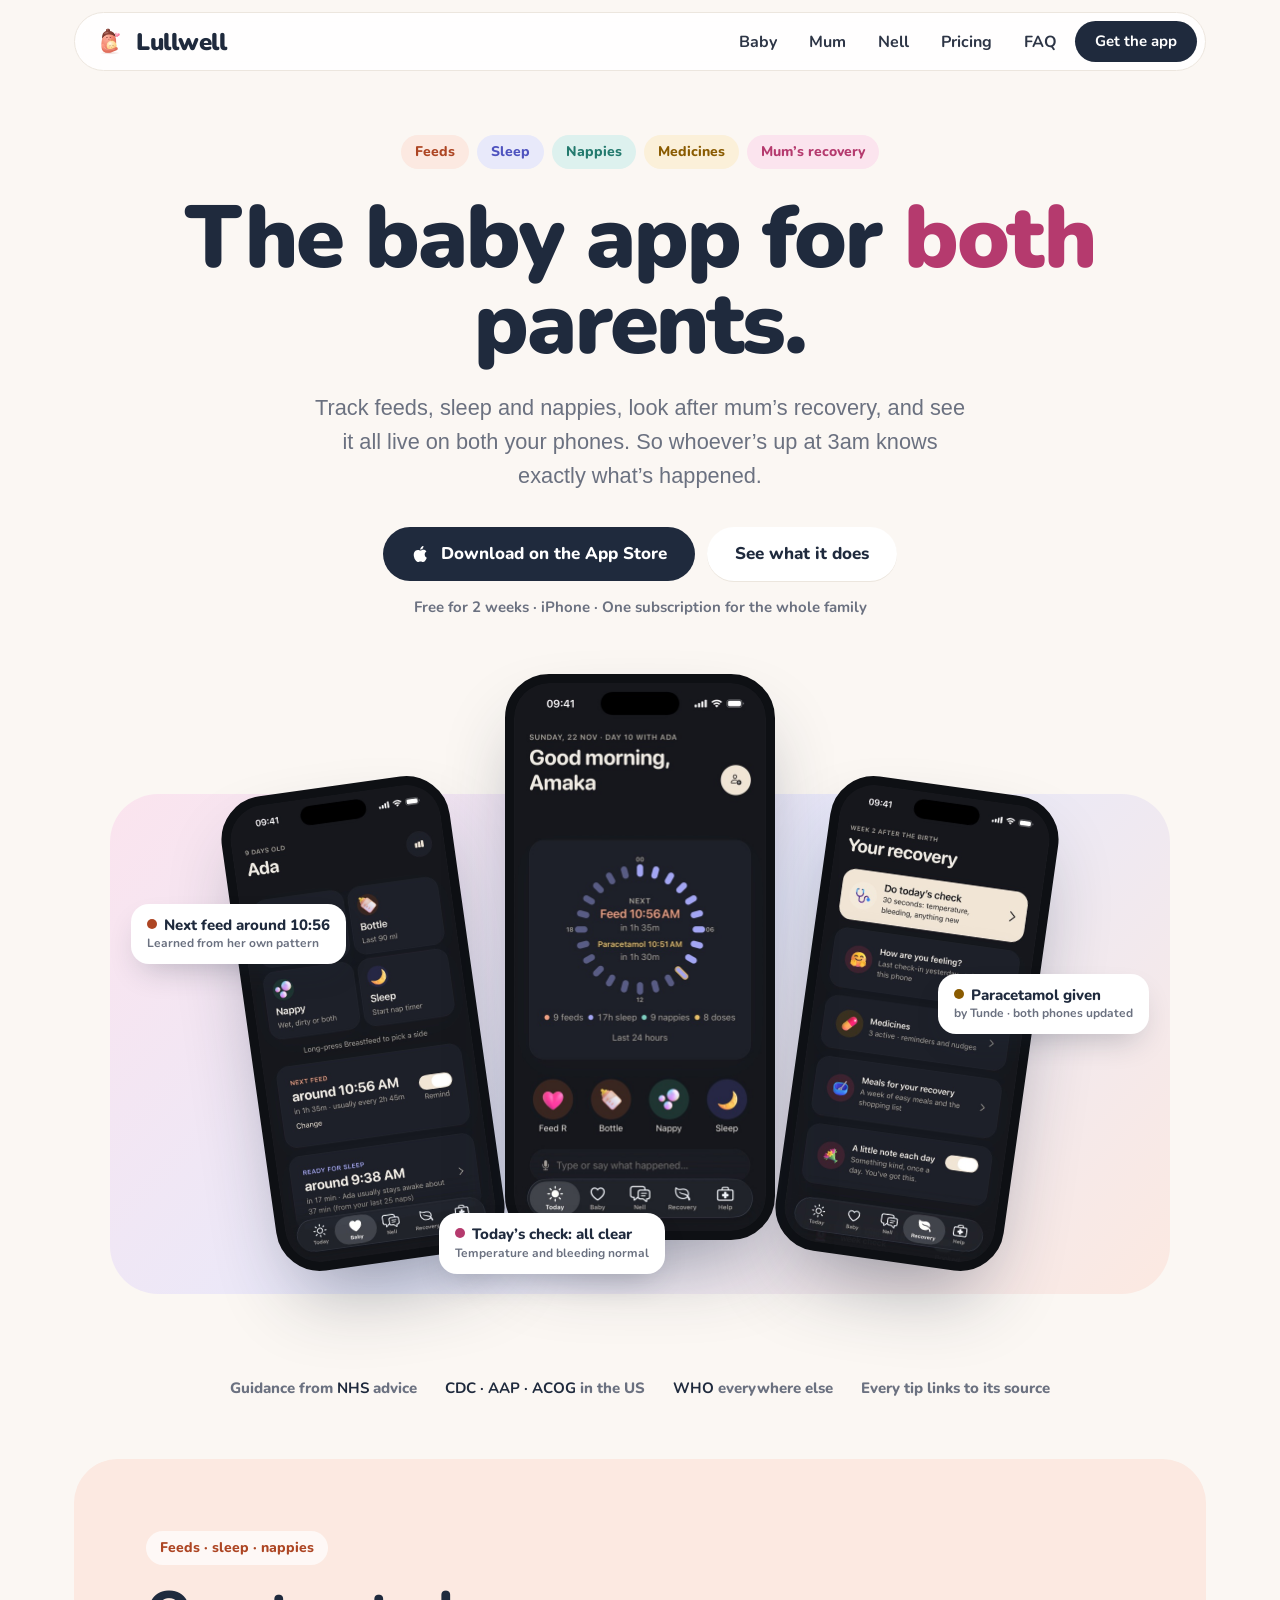
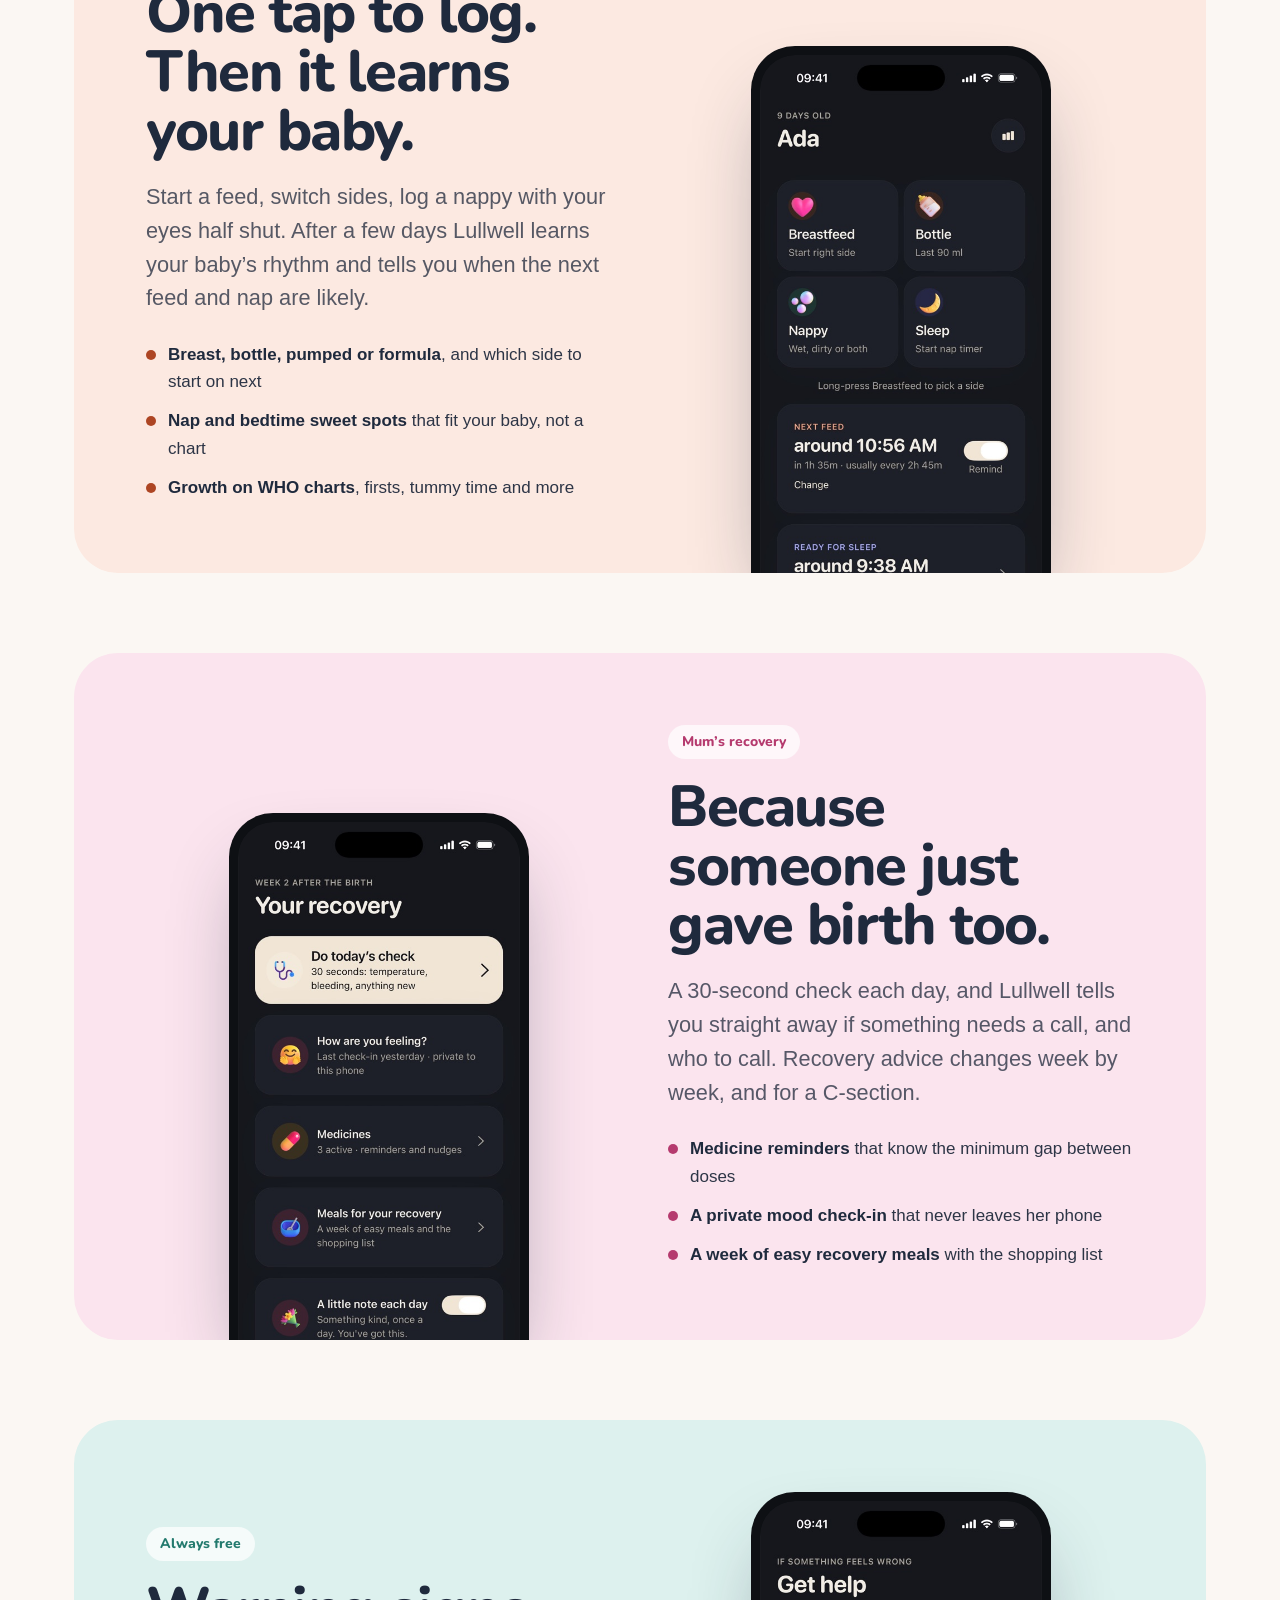
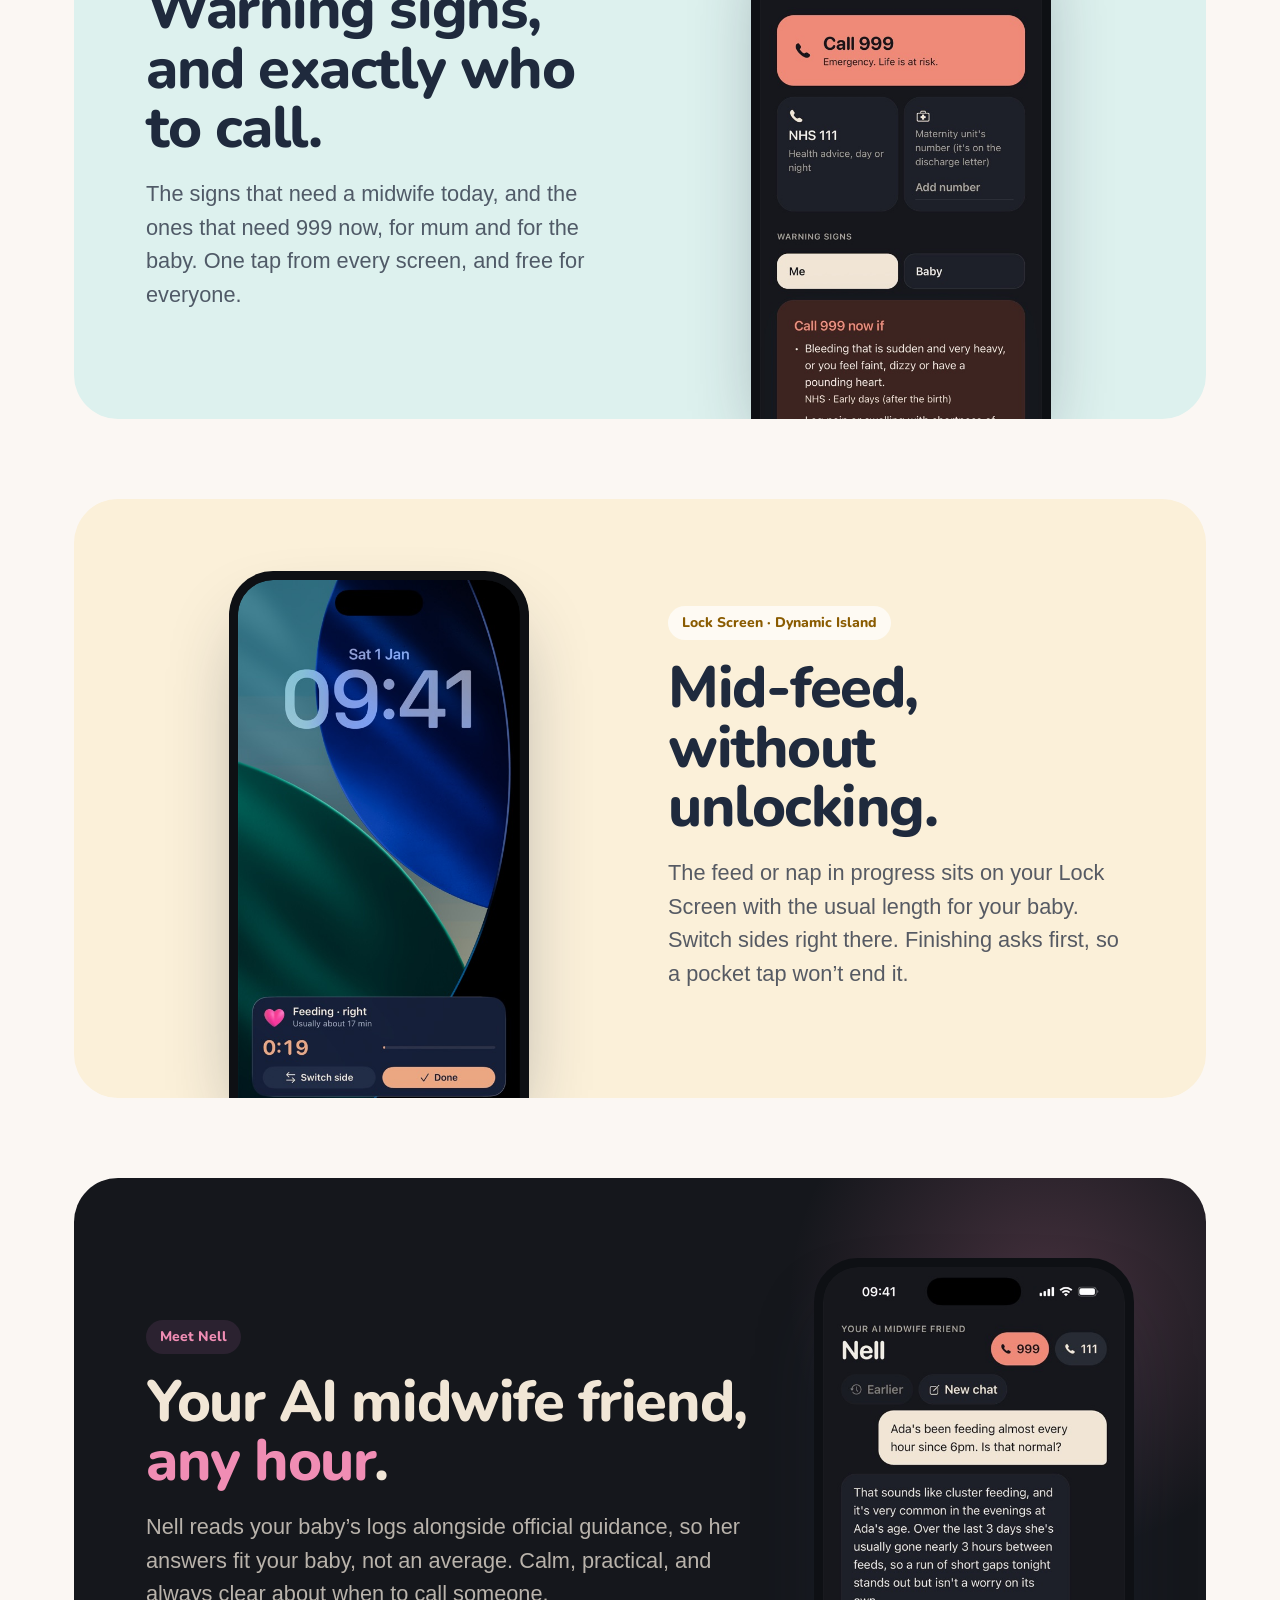
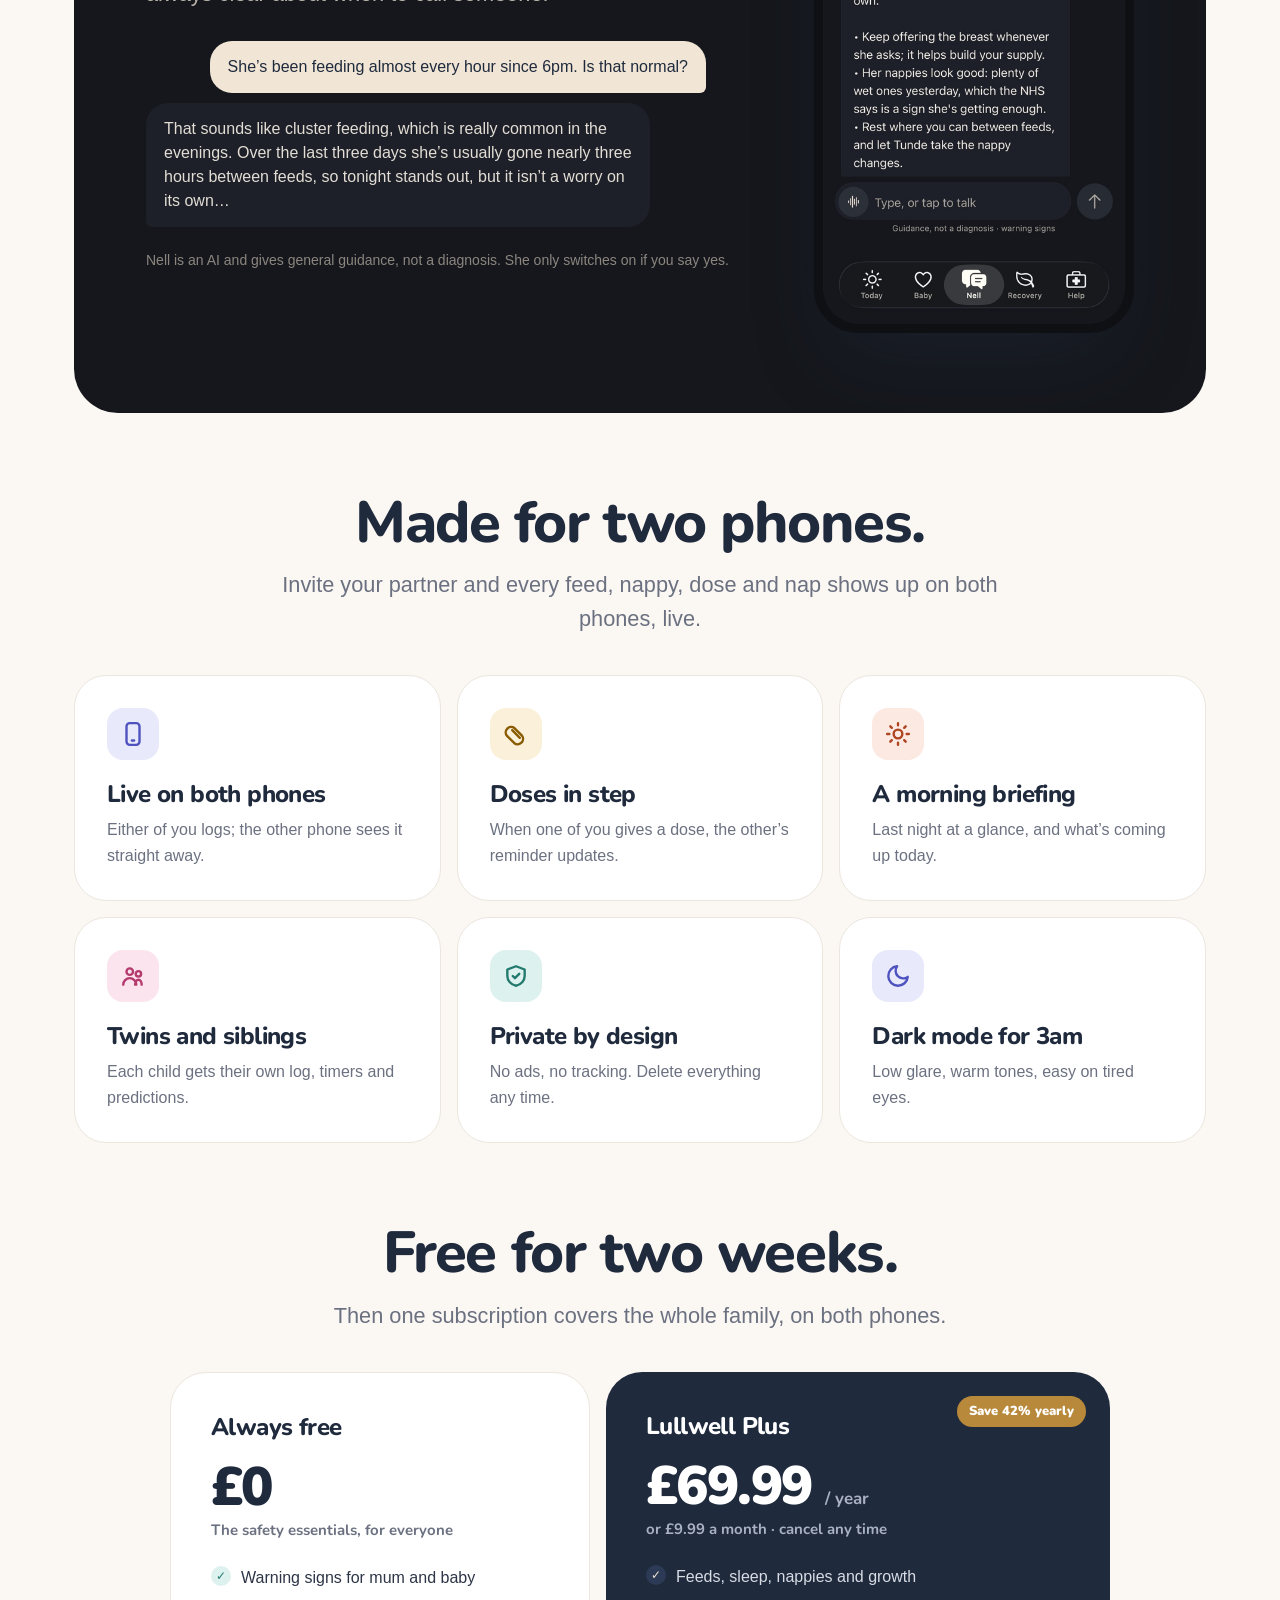
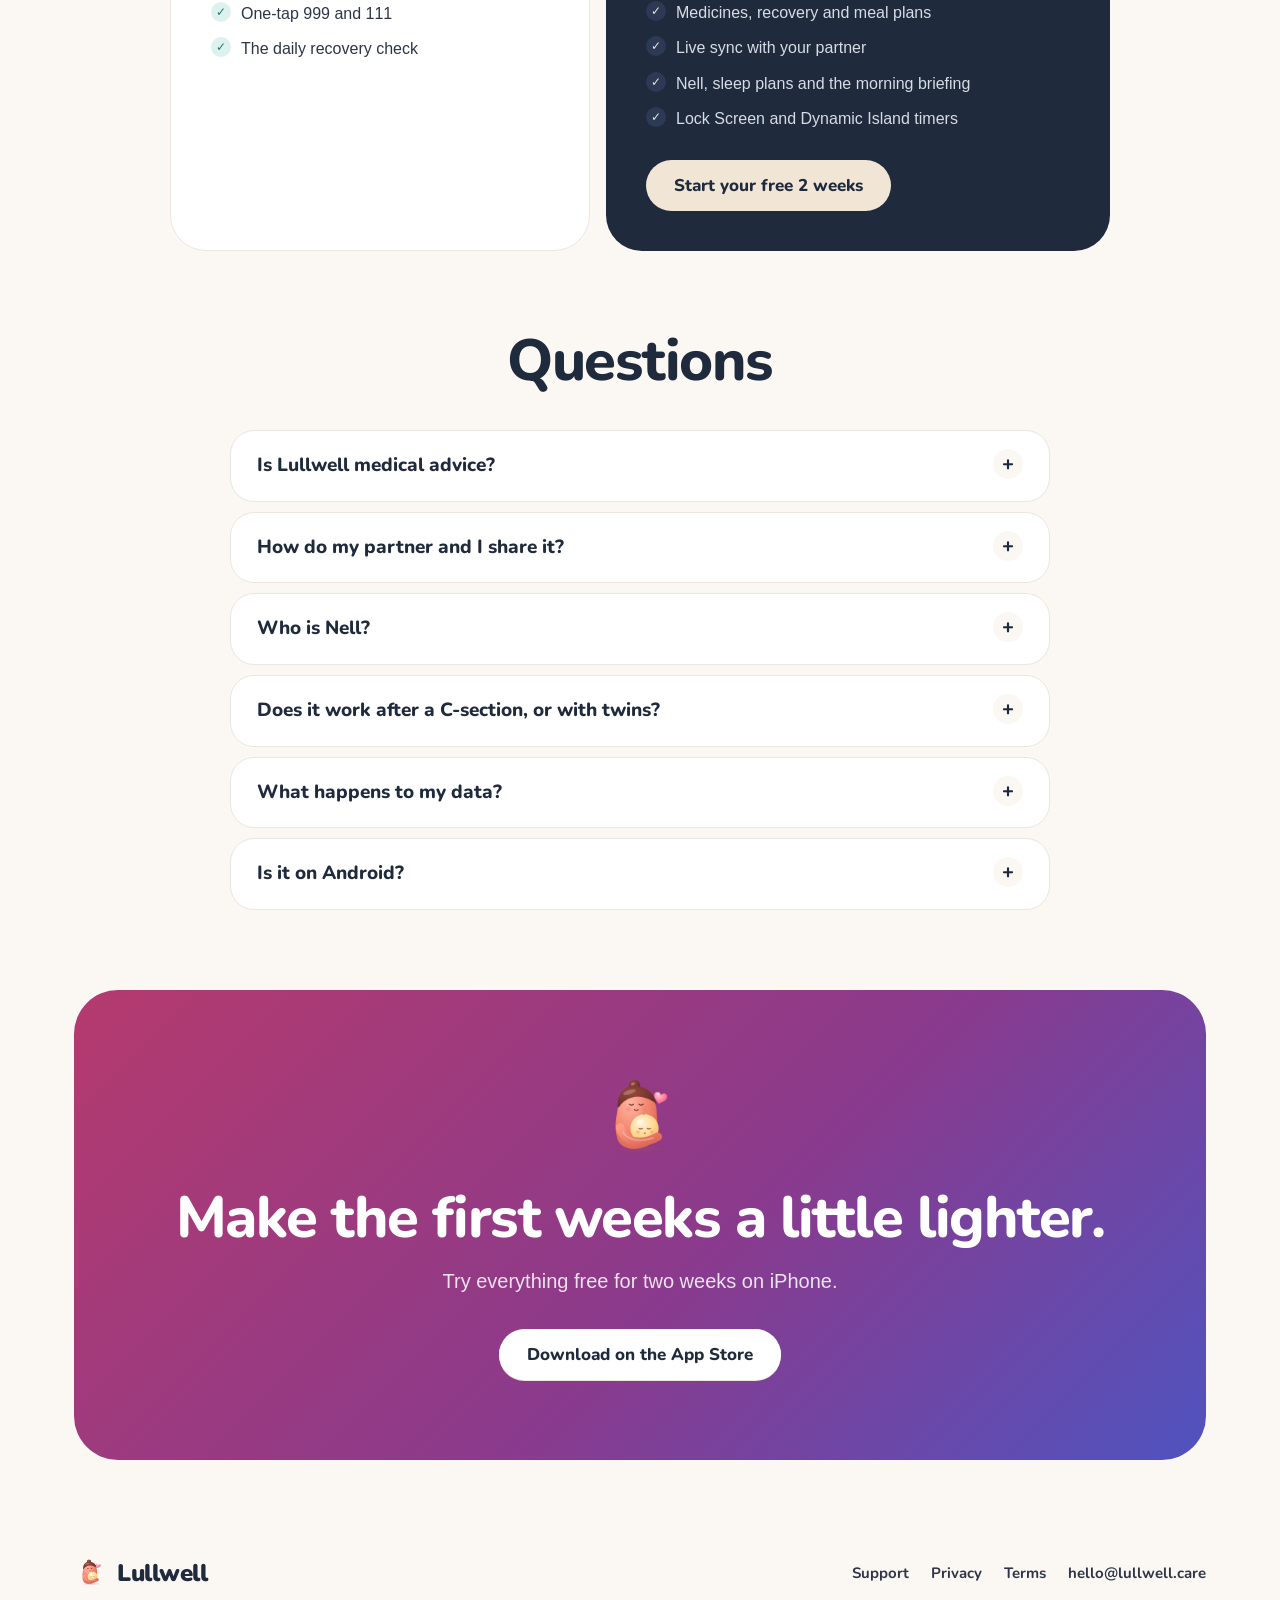
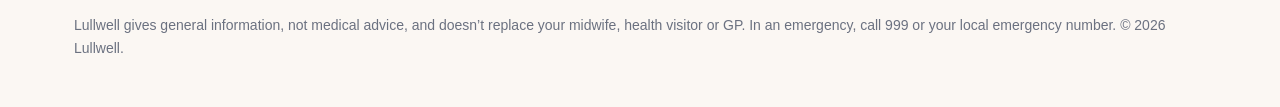
==== commit ee33f93f: "feat: bright app-style site with big screenshots, drop stock photos Co-Authored-By: Claude Opus 5.5 " ====
--- a/index.html
+++ b/index.html
@@ -3,343 +3,383 @@
 <head>
 <meta charset="utf-8">
 <meta name="viewport" content="width=device-width, initial-scale=1">
-<title>Lullwell · For the first weeks with a new baby</title>
-<meta name="description" content="Lullwell is a baby tracker and postpartum recovery app for both parents: feeds, sleep and nappies, mum's medicines and recovery, and calm guidance from the NHS, shared live between your phones.">
-<meta name="theme-color" content="#F6F1EA">
-<meta property="og:title" content="Lullwell · For the first weeks with a new baby">
-<meta property="og:description" content="Feeds, sleep, nappies and mum's recovery, shared between both parents' phones.">
+<title>Lullwell · Baby tracker and postpartum recovery for both parents</title>
+<meta name="description" content="Track feeds, sleep and nappies, look after mum's recovery and medicines, and share it all live between both parents' phones. With Nell, your AI midwife friend.">
+<meta name="theme-color" content="#FBF7F3">
+<meta property="og:title" content="Lullwell · The baby app for both parents">
+<meta property="og:description" content="Feeds, sleep, nappies and mum's recovery, shared live between both your phones.">
 <meta property="og:image" content="https://lullwell.care/img/og.jpg">
 <meta property="og:url" content="https://lullwell.care/">
 <meta name="twitter:card" content="summary_large_image">
 <link rel="icon" href="favicon.png">
 <link rel="apple-touch-icon" href="icon.png">
 <link rel="preconnect" href="https://fonts.googleapis.com"><link rel="preconnect" href="https://fonts.gstatic.com" crossorigin>
-<link href="https://fonts.googleapis.com/css2?family=Newsreader:ital,opsz,wght@0,6..72,400;0,6..72,500;1,6..72,400;1,6..72,500&display=swap" rel="stylesheet">
+<link href="https://fonts.googleapis.com/css2?family=Nunito:wght@600;700;800;900&display=swap" rel="stylesheet">
 <style>
 :root {
-  --paper: #F6F1EA; --paper2: #EFE7DC; --white: #FFFDF9; --ink: #26211E; --body: #4A423D; --soft: #8A7F77;
-  --clay: #A64B2A; --line: #E2D7C9; --night: #1C1A18;
-  --serif: 'Newsreader', Georgia, 'Times New Roman', serif;
+  --bg: #FBF7F3; --white: #FFFFFF; --ink: #1F2A3D; --text: #2D3546; --muted: #6B7180; --line: #ECE6DE;
+  --feed: #AD4523; --feedS: #FCE9E1; --sleep: #4F53BF; --sleepS: #E8E9FA; --nappy: #237A6E; --nappyS: #DDF1EE;
+  --meds: #8A5B00; --medsS: #FBF0D9; --care: #B53A6E; --careS: #FBE4EE; --gold: #B8893B;
+  --night: #15171C; --night2: #1D2028; --cream: #F1E6D6;
+  --round: ui-rounded, 'SF Pro Rounded', 'Nunito', system-ui, sans-serif;
   --sans: -apple-system, BlinkMacSystemFont, 'Segoe UI', Roboto, Helvetica, Arial, sans-serif;
 }
 * { box-sizing: border-box; }
 html { scroll-behavior: smooth; }
-body { margin: 0; background: var(--paper); color: var(--body); font: 18px/1.65 var(--sans); -webkit-font-smoothing: antialiased; }
+body { margin: 0; background: var(--bg); color: var(--text); font: 18px/1.6 var(--sans); -webkit-font-smoothing: antialiased; overflow-x: hidden; }
 img { display: block; max-width: 100%; }
-a { color: var(--ink); }
-.wrap { max-width: 1120px; margin: 0 auto; padding: 0 28px; }
-h1, h2, h3 { font-family: var(--serif); font-weight: 400; color: var(--ink); margin: 0; letter-spacing: -0.01em; }
-h1 { font-size: clamp(44px, 6vw, 76px); line-height: 1.02; }
-h2 { font-size: clamp(34px, 4.2vw, 52px); line-height: 1.08; }
-h3 { font-size: 25px; line-height: 1.25; }
-em { font-style: italic; }
-p { margin: 0 0 1em; }
-.big { font-size: clamp(19px, 1.7vw, 22px); line-height: 1.6; }
-.small { font-size: 15px; color: var(--soft); }
-
-/* Top bar */
-header.top { padding: 22px 0; }
-header.top .wrap { display: flex; align-items: center; justify-content: space-between; }
-.brand { display: flex; align-items: center; gap: 10px; text-decoration: none; font: 500 27px/1 var(--serif); color: var(--ink); }
+a { color: inherit; }
+.wrap { max-width: 1180px; margin: 0 auto; padding: 0 24px; }
+h1, h2, h3 { font-family: var(--round); color: var(--ink); margin: 0; font-weight: 800; letter-spacing: -0.025em; }
+h1 { font-size: clamp(46px, 7vw, 88px); line-height: 0.98; font-weight: 900; }
+h2 { font-size: clamp(34px, 4.6vw, 58px); line-height: 1.02; }
+h3 { font-size: 24px; line-height: 1.2; }
+p { margin: 0; }
+.lead { font-size: clamp(18px, 1.7vw, 22px); line-height: 1.55; color: var(--muted); }
+
+.btn { display: inline-flex; align-items: center; gap: 10px; padding: 17px 28px; border-radius: 999px; font: 800 17px/1 var(--round); text-decoration: none; transition: transform .15s ease; }
+.btn:hover { transform: translateY(-2px); }
+.btn-ink { background: var(--ink); color: #fff; }
+.btn-white { background: #fff; color: var(--ink); box-shadow: 0 1px 0 var(--line); }
+.btn svg { width: 20px; height: 20px; }
+
+nav.top { position: sticky; top: 12px; z-index: 30; margin: 12px auto 0; max-width: 1180px; padding: 0 24px; }
+nav.top .bar { display: flex; align-items: center; justify-content: space-between; background: rgba(255,255,255,.85); backdrop-filter: blur(14px); -webkit-backdrop-filter: blur(14px); border: 1px solid var(--line); border-radius: 999px; padding: 8px 8px 8px 18px; }
+.brand { display: flex; align-items: center; gap: 9px; text-decoration: none; font: 900 24px/1 var(--round); color: var(--ink); letter-spacing: -0.02em; }
 .brand img { width: 34px; height: 34px; }
-.menu { display: flex; gap: 26px; align-items: center; font-size: 16px; }
-.menu a { text-decoration: none; color: var(--body); }
-.menu a:hover { color: var(--ink); text-decoration: underline; text-underline-offset: 4px; }
-.get { display: inline-block; background: var(--ink); color: var(--paper) !important; text-decoration: none; padding: 13px 22px; border-radius: 999px; font: 600 15px/1 var(--sans); }
-.get:hover { background: #000; text-decoration: none !important; }
-.get.lg { padding: 18px 28px; font-size: 17px; }
-@media (max-width: 760px) { .menu a:not(.get) { display: none; } }
-
-/* Opening */
-.open { padding: 24px 0 96px; }
-.open .wrap { display: grid; grid-template-columns: 1fr 0.9fr; gap: 64px; align-items: center; }
-.open h1 em { color: var(--clay); }
-.open .big { margin: 28px 0 34px; max-width: 520px; }
-.open .small { margin-top: 18px; }
-.portrait { position: relative; }
-.portrait > img { width: 100%; aspect-ratio: 4/5; object-fit: cover; border-radius: 6px; }
-.portrait .mini { position: absolute; left: -64px; bottom: -40px; width: 190px; border-radius: 30px; border: 7px solid #141414; box-shadow: 0 24px 50px -16px rgba(38,33,30,.45); }
-.portrait .mini img { border-radius: 23px; width: 100%; }
-@media (max-width: 900px) { .open .wrap { grid-template-columns: 1fr; gap: 48px; } .portrait .mini { left: auto; right: 16px; bottom: -36px; width: 140px; } }
-
-/* A quiet line */
-.scene { background: var(--white); border-top: 1px solid var(--line); border-bottom: 1px solid var(--line); padding: 88px 0; }
-.scene p { font: italic 400 clamp(26px, 3.2vw, 38px)/1.35 var(--serif); color: var(--ink); max-width: 860px; margin: 0 auto; text-align: center; }
-.scene span { display: block; font: 16px/1.5 var(--sans); font-style: normal; color: var(--soft); margin-top: 22px; }
-
-/* Stories: photo + words + the real screen */
-.story { padding: 120px 0 0; }
-.story .wrap { display: grid; grid-template-columns: 1.05fr 1fr; gap: 72px; align-items: center; }
-.story.flip .pic { order: 2; }
-.pic { position: relative; }
-.pic > img { width: 100%; aspect-ratio: 4/5; object-fit: cover; border-radius: 6px; }
-.pic.wide > img { aspect-ratio: 4/3; }
-.pic .screen { position: absolute; right: -36px; bottom: -48px; width: 170px; border-radius: 28px; border: 6px solid #141414; box-shadow: 0 24px 50px -16px rgba(38,33,30,.45); background: #141414; }
-.story.flip .pic .screen { right: auto; left: -36px; }
-.pic .screen img { border-radius: 22px; width: 100%; }
-.story h2 { margin-bottom: 26px; }
-.story .num { font: italic 400 20px/1 var(--serif); color: var(--clay); display: block; margin-bottom: 18px; }
-.story ul { margin: 6px 0 0; padding: 0; list-style: none; border-top: 1px solid var(--line); }
-.story li { padding: 14px 0; border-bottom: 1px solid var(--line); font-size: 17px; }
-.story li b { color: var(--ink); font-weight: 600; }
-@media (max-width: 900px) { .story .wrap { grid-template-columns: 1fr; gap: 64px; } .story.flip .pic { order: 0; } .pic .screen { width: 130px; right: 12px; bottom: -40px; } .story.flip .pic .screen { left: auto; right: 12px; } }
-
-/* Nell */
-.nell { background: var(--night); color: #CFC6BC; margin-top: 140px; padding: 120px 0; }
-.nell .wrap { display: grid; grid-template-columns: 1fr 380px; gap: 80px; align-items: center; }
-.nell h2 { color: #F3EBE1; margin-bottom: 26px; }
-.nell h2 em { color: #E6A487; }
-.nell .big { color: #CFC6BC; }
-.convo { display: grid; gap: 12px; margin: 34px 0 30px; max-width: 560px; }
-.q { justify-self: end; background: #F3EBE1; color: var(--ink); padding: 14px 18px; border-radius: 20px 20px 4px 20px; font-size: 16px; max-width: 86%; }
-.a { background: #2A2725; color: #E3DAD0; padding: 16px 18px; border-radius: 20px 20px 20px 4px; font-size: 16px; line-height: 1.55; max-width: 92%; }
-.nell .small { color: #8D847C; }
-.nell .phone { border-radius: 40px; border: 8px solid #000; box-shadow: 0 30px 70px -20px rgba(0,0,0,.7); background: #000; }
-.nell .phone img { border-radius: 32px; }
-@media (max-width: 900px) { .nell .wrap { grid-template-columns: 1fr; } .nell .phone { max-width: 300px; margin: 0 auto; } }
-
-/* Together */
-.together { padding: 130px 0 0; }
-.together .head { display: grid; grid-template-columns: 1fr 1fr; gap: 64px; align-items: end; margin-bottom: 48px; }
-.together .head p { margin: 0; }
-.together .photo { width: 100%; aspect-ratio: 16/9; object-fit: cover; object-position: center 62%; border-radius: 6px; }
-.facts { display: grid; grid-template-columns: repeat(4, 1fr); gap: 32px; margin-top: 44px; }
-.facts h3 { font-size: 22px; margin-bottom: 8px; }
-.facts p { font-size: 16px; margin: 0; }
-@media (max-width: 900px) { .together .head { grid-template-columns: 1fr; gap: 20px; } .facts { grid-template-columns: 1fr 1fr; } .together .photo { aspect-ratio: 4/3; } }
-@media (max-width: 560px) { .facts { grid-template-columns: 1fr; } }
-
-/* Trust */
-.trust { padding: 130px 0 0; }
-.trust .wrap { display: grid; grid-template-columns: 1fr 1fr; gap: 64px; }
-.trust .card { background: var(--white); border: 1px solid var(--line); border-radius: 6px; padding: 40px; }
-.trust h3 { margin-bottom: 14px; }
-.trust p:last-child { margin: 0; }
-@media (max-width: 900px) { .trust .wrap { grid-template-columns: 1fr; gap: 20px; } }
-
-/* Price */
-.price { padding: 130px 0 0; }
-.price .box { background: var(--white); border: 1px solid var(--line); border-radius: 6px; display: grid; grid-template-columns: 1.2fr 1fr; }
-.price .left { padding: 56px; border-right: 1px solid var(--line); }
-.price .right { padding: 56px; background: var(--paper2); }
-.price h2 { margin-bottom: 20px; }
-.price .fig { font: 400 56px/1 var(--serif); color: var(--ink); margin: 6px 0 8px; }
-.price .fig span { font: 17px/1 var(--sans); color: var(--soft); }
-.price ul { margin: 18px 0 0; padding: 0 0 0 20px; }
-.price li { margin: 6px 0; }
-@media (max-width: 900px) { .price .box { grid-template-columns: 1fr; } .price .left { border-right: 0; border-bottom: 1px solid var(--line); } .price .left, .price .right { padding: 36px 28px; } }
-
-/* Questions */
-.qs { padding: 130px 0 0; }
-.qs .wrap { display: grid; grid-template-columns: 0.8fr 1.2fr; gap: 64px; }
-details { border-top: 1px solid var(--line); }
-details:last-child { border-bottom: 1px solid var(--line); }
-summary { list-style: none; cursor: pointer; padding: 22px 40px 22px 0; font: 400 22px/1.35 var(--serif); color: var(--ink); position: relative; }
+.menu { display: flex; align-items: center; gap: 4px; }
+.menu a { text-decoration: none; font: 700 16px/1 var(--round); color: var(--text); padding: 12px 14px; border-radius: 999px; }
+.menu a:hover { background: var(--bg); }
+.menu .btn { padding: 13px 20px; font-size: 15px; color: #fff; }
+@media (max-width: 820px) { .menu a:not(.btn) { display: none; } }
+
+.hero { padding: 64px 0 40px; text-align: center; }
+.chips { display: flex; flex-wrap: wrap; justify-content: center; gap: 8px; margin-bottom: 26px; }
+.chip { font: 800 14px/1 var(--round); padding: 10px 14px; border-radius: 999px; }
+.hero h1 { max-width: 980px; margin: 0 auto; }
+.hero h1 .hl { color: var(--care); }
+.hero .lead { max-width: 660px; margin: 24px auto 34px; }
+.hero .ctas { display: flex; gap: 12px; justify-content: center; flex-wrap: wrap; }
+.hero .meta { margin-top: 16px; font: 700 15px/1.4 var(--round); color: var(--muted); }
+
+.stage { position: relative; margin: 56px auto 0; max-width: 1060px; height: 620px; }
+.stage .blob { position: absolute; inset: 120px 0 0; border-radius: 48px; background: linear-gradient(135deg, var(--careS) 0%, var(--sleepS) 50%, var(--feedS) 100%); }
+.dev { position: absolute; border-radius: 44px; border: 9px solid #0E1014; background: #0E1014; box-shadow: 0 40px 80px -24px rgba(31,42,61,.45); overflow: hidden; }
+.dev img { width: 100%; border-radius: 35px; aspect-ratio: 1206/2622; object-fit: cover; }
+.stage .d1 { width: 270px; left: 50%; top: 0; transform: translateX(-50%); z-index: 3; }
+.stage .d2 { width: 230px; left: 13%; top: 110px; transform: rotate(-8deg); z-index: 2; }
+.stage .d3 { width: 230px; right: 13%; top: 110px; transform: rotate(8deg); z-index: 2; }
+.tag { position: absolute; z-index: 4; background: #fff; border-radius: 18px; padding: 12px 16px; box-shadow: 0 14px 32px -12px rgba(31,42,61,.3); font: 800 15px/1.25 var(--round); color: var(--ink); text-align: left; }
+.tag small { display: block; font: 700 12px/1.3 var(--round); color: var(--muted); margin-top: 2px; }
+.tag i { display: inline-block; width: 10px; height: 10px; border-radius: 50%; margin-right: 7px; vertical-align: 1px; }
+.t1 { left: 2%; top: 230px; } .t2 { right: 2%; top: 300px; } .t3 { left: 31%; bottom: 20px; }
+@media (max-width: 900px) { .stage { height: 520px; } .stage .d1 { width: 220px; } .stage .d2, .stage .d3 { width: 180px; } .stage .d2 { left: 2%; } .stage .d3 { right: 2%; } .t1, .t2, .t3 { display: none; } }
+@media (max-width: 560px) { .stage { height: 440px; } .stage .d1 { width: 190px; } .stage .d2, .stage .d3 { width: 150px; top: 120px; } .stage .d2 { left: -6%; } .stage .d3 { right: -6%; } }
+
+.strip { padding: 44px 0 20px; }
+.strip .wrap { display: flex; flex-wrap: wrap; justify-content: center; gap: 10px 28px; font: 800 15px/1.4 var(--round); color: var(--muted); }
+.strip b { color: var(--ink); }
+
+section { padding: 40px 0; }
+.panel { border-radius: 44px; padding: 72px 72px 0; display: grid; grid-template-columns: 1fr 1fr; gap: 56px; align-items: end; overflow: hidden; }
+.panel .txt { padding-bottom: 72px; align-self: center; }
+.panel h2 { margin: 18px 0 20px; }
+.panel .lead { color: var(--text); opacity: .8; }
+.pill { display: inline-block; font: 800 14px/1 var(--round); padding: 10px 14px; border-radius: 999px; background: rgba(255,255,255,.7); }
+.panel .shot { display: flex; justify-content: center; }
+.panel .shot .dev { position: relative; width: 300px; border-bottom: 0; border-radius: 44px 44px 0 0; margin-bottom: -2px; }
+.panel .shot .dev img { border-radius: 35px 35px 0 0; aspect-ratio: auto; height: 520px; object-position: top; }
+.list { list-style: none; padding: 0; margin: 26px 0 0; display: grid; gap: 12px; }
+.list li { display: flex; gap: 12px; align-items: flex-start; font-size: 17px; color: var(--text); }
+.list li::before { content: ''; flex: 0 0 10px; height: 10px; border-radius: 50%; margin-top: 9px; background: currentColor; }
+.list li span { color: var(--text); }
+.list li span b { color: var(--ink); }
+.p-feed { background: var(--feedS); } .p-feed .pill, .p-feed .list li { color: var(--feed); }
+.p-care { background: var(--careS); } .p-care .pill, .p-care .list li { color: var(--care); }
+.p-nappy { background: var(--nappyS); } .p-nappy .pill { color: var(--nappy); }
+.p-meds { background: var(--medsS); } .p-meds .pill { color: var(--meds); }
+.panel.flip .shot { order: -1; }
+@media (max-width: 900px) { .panel { grid-template-columns: 1fr; padding: 44px 28px 0; gap: 8px; } .panel .txt { padding-bottom: 32px; } .panel.flip .shot { order: 2; } .panel .shot .dev { width: 250px; } .panel .shot .dev img { height: 420px; } }
+
+.nell { background: var(--night); color: #C9C4BC; border-radius: 44px; padding: 80px 72px; display: grid; grid-template-columns: 1fr 320px; gap: 64px; align-items: center; position: relative; overflow: hidden; }
+.nell::before { content: ''; position: absolute; width: 560px; height: 560px; right: -120px; top: -160px; border-radius: 50%; background: radial-gradient(circle, rgba(240,141,180,.22), transparent 65%); }
+.nell > * { position: relative; }
+.nell h2 { color: var(--cream); margin: 18px 0 20px; }
+.nell h2 span { color: #F08DB4; }
+.nell .pill { background: #2B2230; color: #F08DB4; }
+.nell .lead { color: #B9B3AB; }
+.bubbles { margin: 30px 0 22px; display: grid; gap: 10px; max-width: 560px; }
+.b { padding: 14px 18px; border-radius: 22px; font-size: 16px; line-height: 1.5; max-width: 90%; }
+.b.me { justify-self: end; background: var(--cream); color: var(--ink); border-bottom-right-radius: 6px; }
+.b.nl { background: var(--night2); color: #E3DDD5; border-bottom-left-radius: 6px; }
+.nell .fine { font-size: 14px; color: #8C867F; }
+.nell .dev { position: relative; width: 100%; }
+@media (max-width: 900px) { .nell { grid-template-columns: 1fr; padding: 48px 28px; } .nell .dev { max-width: 280px; margin: 0 auto; } }
+
+.grid { display: grid; grid-template-columns: repeat(3, 1fr); gap: 16px; }
+.card { border-radius: 32px; padding: 32px; background: var(--white); border: 1px solid var(--line); }
+.card .dot { width: 52px; height: 52px; border-radius: 16px; display: grid; place-items: center; margin-bottom: 20px; }
+.card .dot svg { width: 26px; height: 26px; }
+.card h3 { margin-bottom: 8px; }
+.card p { font-size: 16px; color: var(--muted); }
+.head { text-align: center; max-width: 760px; margin: 0 auto 40px; }
+.head .lead { margin-top: 16px; }
+@media (max-width: 900px) { .grid { grid-template-columns: 1fr 1fr; } }
+@media (max-width: 600px) { .grid { grid-template-columns: 1fr; } }
+
+.plans { display: grid; grid-template-columns: 1fr 1.2fr; gap: 16px; max-width: 940px; margin: 0 auto; }
+.plan { border-radius: 36px; padding: 40px; background: var(--white); border: 1px solid var(--line); }
+.plan.plus { background: var(--ink); color: #D8DCE4; border: 0; position: relative; }
+.plan.plus h3 { color: #fff; }
+.plan .price { font: 900 54px/1 var(--round); color: var(--ink); letter-spacing: -0.03em; margin: 18px 0 6px; }
+.plan.plus .price { color: #fff; }
+.plan .price small { font: 700 17px/1 var(--round); color: var(--muted); letter-spacing: 0; }
+.plan.plus .price small { color: #A9B1C2; }
+.plan .note { font: 700 15px/1.4 var(--round); color: var(--muted); }
+.plan.plus .note { color: #A9B1C2; }
+.plan ul { margin: 24px 0 0; padding: 0; list-style: none; display: grid; gap: 10px; }
+.plan li { padding-left: 30px; position: relative; font-size: 16px; }
+.plan li::before { content: '\2713'; position: absolute; left: 0; top: 1px; width: 20px; height: 20px; border-radius: 50%; font: 900 12px/20px var(--round); text-align: center; background: var(--nappyS); color: var(--nappy); }
+.plan.plus li::before { background: #2C3A55; color: var(--cream); }
+.ribbon { position: absolute; top: 24px; right: 24px; background: var(--gold); color: #fff; font: 900 13px/1 var(--round); padding: 9px 12px; border-radius: 999px; }
+.plan.plus .btn { margin-top: 28px; background: var(--cream); color: var(--ink); }
+@media (max-width: 800px) { .plans { grid-template-columns: 1fr; } }
+
+.faq { max-width: 820px; margin: 0 auto; display: grid; gap: 10px; }
+details { background: var(--white); border: 1px solid var(--line); border-radius: 24px; padding: 0 26px; }
+summary { list-style: none; cursor: pointer; padding: 22px 44px 22px 0; font: 800 19px/1.35 var(--round); color: var(--ink); position: relative; }
 summary::-webkit-details-marker { display: none; }
-summary::after { content: '+'; position: absolute; right: 4px; top: 20px; font: 300 26px/1 var(--sans); color: var(--clay); }
-details[open] summary::after { content: '\2013'; }
-details p { font-size: 17px; padding-bottom: 8px; }
-@media (max-width: 900px) { .qs .wrap { grid-template-columns: 1fr; gap: 24px; } }
-
-/* End */
-.end { padding: 140px 0 120px; }
-.end .wrap { display: grid; grid-template-columns: 1fr 1fr; gap: 64px; align-items: center; }
-.end img { width: 100%; aspect-ratio: 3/2; object-fit: cover; border-radius: 6px; }
-.end h2 { margin-bottom: 22px; }
-@media (max-width: 900px) { .end .wrap { grid-template-columns: 1fr; } }
-
-footer { border-top: 1px solid var(--line); padding: 44px 0 56px; font-size: 15px; color: var(--soft); }
-footer .wrap { display: flex; flex-wrap: wrap; justify-content: space-between; gap: 24px; }
-footer nav { display: flex; flex-wrap: wrap; gap: 22px; }
-footer a { color: var(--body); text-decoration: none; }
-footer a:hover { text-decoration: underline; }
-footer .legal { flex-basis: 100%; margin: 8px 0 0; font-size: 14px; line-height: 1.6; }
+summary::after { content: '+'; position: absolute; right: 0; top: 18px; width: 30px; height: 30px; border-radius: 50%; background: var(--bg); font: 800 20px/30px var(--round); text-align: center; color: var(--ink); }
+details[open] summary::after { content: '\2212'; }
+details p { padding: 0 0 22px; color: var(--muted); font-size: 17px; }
+details a { color: var(--care); }
+
+.cta { background: linear-gradient(135deg, var(--care) 0%, #8B3A8C 55%, var(--sleep) 100%); border-radius: 44px; padding: 80px 40px; text-align: center; color: #fff; }
+.cta img { width: 96px; margin: 0 auto 22px; }
+.cta h2 { color: #fff; }
+.cta p { color: rgba(255,255,255,.85); margin: 18px auto 32px; max-width: 520px; font-size: 20px; }
+footer { padding: 56px 0 48px; font-size: 15px; color: var(--muted); }
+footer .row { display: flex; flex-wrap: wrap; justify-content: space-between; align-items: center; gap: 20px; }
+footer nav { display: flex; flex-wrap: wrap; gap: 6px 22px; font: 700 15px/1 var(--round); }
+footer nav a { text-decoration: none; color: var(--text); }
+footer .legal { margin-top: 24px; font-size: 14px; line-height: 1.6; }
+
+.reveal { opacity: 0; transform: translateY(26px); transition: opacity .7s ease, transform .7s cubic-bezier(.2,.7,.2,1); }
+.reveal.in { opacity: 1; transform: none; }
+@media (prefers-reduced-motion: reduce) { .reveal { opacity: 1; transform: none; transition: none; } html { scroll-behavior: auto; } .btn:hover { transform: none; } }
 </style>
 </head>
 <body>
 
-<header class="top">
-  <div class="wrap">
-    <a class="brand" href="./"><img src="img/mark.png" alt="">Lullwell</a>
-    <nav class="menu">
-      <a href="#how">How it helps</a>
+<nav class="top">
+  <div class="bar">
+    <a class="brand" href="#top"><img src="img/mark.png" alt="">Lullwell</a>
+    <div class="menu">
+      <a href="#baby">Baby</a>
+      <a href="#mum">Mum</a>
       <a href="#nell">Nell</a>
-      <a href="#price">Price</a>
-      <a href="#questions">Questions</a>
-      <a class="get" href="https://apps.apple.com/app/id6837590473">Get Lullwell</a>
-    </nav>
+      <a href="#price">Pricing</a>
+      <a href="#faq">FAQ</a>
+      <a class="btn btn-ink" href="https://apps.apple.com/app/id6837590473">Get the app</a>
+    </div>
+  </div>
+</nav>
+
+<header class="hero" id="top">
+  <div class="wrap">
+    <div class="chips">
+      <span class="chip" style="background:var(--feedS);color:var(--feed)">Feeds</span>
+      <span class="chip" style="background:var(--sleepS);color:var(--sleep)">Sleep</span>
+      <span class="chip" style="background:var(--nappyS);color:var(--nappy)">Nappies</span>
+      <span class="chip" style="background:var(--medsS);color:var(--meds)">Medicines</span>
+      <span class="chip" style="background:var(--careS);color:var(--care)">Mum’s recovery</span>
+    </div>
+    <h1>The baby app for <span class="hl">both</span> parents.</h1>
+    <p class="lead">Track feeds, sleep and nappies, look after mum’s recovery, and see it all live on both your phones. So whoever’s up at 3am knows exactly what’s happened.</p>
+    <div class="ctas">
+      <a class="btn btn-ink" href="https://apps.apple.com/app/id6837590473"><svg viewBox="0 0 24 24" fill="currentColor" aria-hidden="true"><path d="M16.4 12.6c0-2.4 2-3.6 2.1-3.7-1.1-1.7-2.9-1.9-3.5-1.9-1.5-.2-2.9.9-3.7.9-.8 0-1.9-.9-3.2-.8-1.6 0-3.1 1-4 2.4-1.7 3-.4 7.4 1.2 9.8.8 1.2 1.8 2.5 3 2.4 1.2 0 1.7-.8 3.1-.8 1.5 0 1.9.8 3.2.8 1.3 0 2.2-1.2 3-2.4.9-1.4 1.3-2.7 1.3-2.8 0 0-2.5-1-2.5-3.9zM14 5.5c.7-.8 1.1-1.9 1-3-1 0-2.1.7-2.8 1.5-.6.7-1.2 1.8-1 2.9 1.1.1 2.1-.6 2.8-1.4z"/></svg>Download on the App Store</a>
+      <a class="btn btn-white" href="#baby">See what it does</a>
+    </div>
+    <p class="meta">Free for 2 weeks · iPhone · One subscription for the whole family</p>
+
+    <div class="stage" aria-hidden="true">
+      <div class="blob"></div>
+      <div class="dev d2"><img src="img/2-baby.jpg" alt=""></div>
+      <div class="dev d1"><img src="img/1-today.jpg" alt=""></div>
+      <div class="dev d3"><img src="img/3-recovery.jpg" alt=""></div>
+      <div class="tag t1"><i style="background:var(--feed)"></i>Next feed around 10:56<small>Learned from her own pattern</small></div>
+      <div class="tag t2"><i style="background:var(--meds)"></i>Paracetamol given<small>by Tunde · both phones updated</small></div>
+      <div class="tag t3"><i style="background:var(--care)"></i>Today’s check: all clear<small>Temperature and bleeding normal</small></div>
+    </div>
   </div>
 </header>
 
-<section class="open">
-  <div class="wrap">
-    <div>
-      <h1>For the first weeks, and for <em>both</em> of you.</h1>
-      <p class="big">Lullwell keeps track of the feeds, the naps, the nappies and mum’s medicines, so you don’t have to hold it all in your head. It’s on both your phones, so whoever’s up knows what’s already happened.</p>
-      <a class="get lg" href="https://apps.apple.com/app/id6837590473">Download on the App Store</a>
-      <p class="small">iPhone · Free for two weeks, then one subscription for the family</p>
-    </div>
-    <div class="portrait">
-      <img src="photos/hero.jpg" alt="A mother and father holding their newborn by a window" fetchpriority="high">
-      <div class="mini"><img src="img/1-today.jpg" alt="Lullwell's Today screen showing the next feed and medicine"></div>
-    </div>
-  </div>
-</section>
-
-<div class="scene">
-  <p>It’s 3am. You’re feeding, he’s just got the baby to sleep, and neither of you can remember which side was last.
-  <span>That’s the moment Lullwell is for.</span></p>
+<div class="strip">
+  <div class="wrap">
+    <span>Guidance from <b>NHS</b> advice</span><span><b>CDC · AAP · ACOG</b> in the US</span><span><b>WHO</b> everywhere else</span><span>Every tip links to its source</span>
+  </div>
 </div>
 
-<section class="story" id="how">
-  <div class="wrap">
-    <div class="pic">
-      <img src="photos/night-feed.jpg" alt="A mother breastfeeding her baby at night by lamplight" loading="lazy">
-      <div class="screen"><img src="img/2-baby.jpg" alt="The Baby screen with buttons for breastfeed, bottle, nappy and sleep" loading="lazy"></div>
-    </div>
-    <div>
-      <span class="num">Feeds, sleep and nappies</span>
-      <h2>Tap once. Go back to the baby.</h2>
-      <p class="big">Start a feed with one tap and switch sides when you need to. Log a nappy half asleep. After a few days, Lullwell starts to notice your baby’s own rhythm and tells you roughly when the next feed or nap will be.</p>
-      <ul>
-        <li><b>Breast, bottle, pumped or formula</b>, and which side to start on next</li>
-        <li><b>Nap and bedtime times</b> that learn from your baby, not a chart</li>
-        <li><b>A gentle check</b> on wet nappies in the early days, from NHS guidance</li>
-      </ul>
-    </div>
-  </div>
-</section>
-
-<section class="story flip">
-  <div class="wrap">
-    <div class="pic">
-      <img src="photos/recovery.jpg" alt="A mother in a hospital gown holding her newborn against her chest" loading="lazy">
-      <div class="screen"><img src="img/3-recovery.jpg" alt="The Recovery screen with today's check, mood and medicines" loading="lazy"></div>
-    </div>
-    <div>
-      <span class="num">Mum’s recovery</span>
-      <h2>Someone just gave birth. That matters too.</h2>
-      <p class="big">Most baby apps forget about mum. Lullwell asks how she’s doing each day, in about thirty seconds, and says clearly if anything needs a call to the midwife or GP.</p>
-      <ul>
-        <li><b>Medicine reminders</b> that know the gap between doses, shared between both phones</li>
-        <li><b>Recovery week by week</b>, different for a C-section or a vaginal birth</li>
-        <li><b>A private mood check-in</b> that stays on her phone</li>
-      </ul>
-    </div>
-  </div>
-</section>
-
-<section class="story">
-  <div class="wrap">
-    <div class="pic wide">
-      <img src="photos/sleep.jpg" alt="A newborn baby asleep on a white blanket" loading="lazy">
-      <div class="screen"><img src="img/4-help.jpg" alt="The Help screen with emergency numbers and warning signs" loading="lazy"></div>
-    </div>
-    <div>
-      <span class="num">When you’re worried</span>
-      <h2>What’s normal, and who to call when it isn’t.</h2>
-      <p class="big">The warning signs for mum and baby, written plainly from NHS guidance, with what to do about each one and how soon. Your maternity unit’s number sits right there. This part is free for everyone, always.</p>
-    </div>
-  </div>
-</section>
-
-<section class="nell" id="nell">
-  <div class="wrap">
-    <div>
-      <h2>And when it’s 3am and you just want to <em>ask someone</em>.</h2>
-      <p class="big">Nell is the helper inside Lullwell. She reads your baby’s logs alongside official guidance, so her answers fit your baby, and she’ll always tell you plainly when it’s time to call someone instead.</p>
-      <div class="convo">
-        <div class="q">She’s been feeding almost every hour since 6pm. Is that normal?</div>
-        <div class="a">That sounds like cluster feeding, which is really common in the evenings at her age. Over the last three days she’s usually gone nearly three hours between feeds, so tonight stands out, but it isn’t a worry on its own…</div>
-      </div>
-      <p class="small">Nell is an AI. She gives general guidance, not a diagnosis, and only switches on if you say yes.</p>
-    </div>
-    <div class="phone"><img src="img/5-ask.jpg" alt="A conversation with Nell on the iPhone" loading="lazy"></div>
-  </div>
-</section>
-
-<section class="together">
-  <div class="wrap">
-    <div class="head">
-      <h2>Two phones. One version of the day.</h2>
-      <p class="big">Invite your partner and everything you log shows up on their phone straight away. No more texting “did she have the paracetamol?” from the other room.</p>
-    </div>
-    <img class="photo" src="photos/together.jpg" alt="A mother and father cuddling their young daughter on the sofa" loading="lazy">
-    <div class="facts">
-      <div><h3>Either of you can log</h3><p>Feeds, nappies, doses and naps, from whichever phone is closest.</p></div>
-      <div><h3>Doses in step</h3><p>When one of you gives a dose, the other phone’s reminder knows.</p></div>
-      <div><h3>On the Lock Screen</h3><p>The feed or nap in progress, without unlocking. Stopping it asks first.</p></div>
-      <div><h3>Twins and siblings</h3><p>Each child has their own log, in the same family.</p></div>
-    </div>
-  </div>
-</section>
-
-<section class="trust">
-  <div class="wrap">
-    <div class="card">
-      <h3>Where the advice comes from</h3>
-      <p>Guidance in Lullwell is written from the NHS in the UK, the CDC, AAP and ACOG in the US, and the World Health Organization elsewhere. Each piece links back to its source, so you can read it yourself.</p>
-    </div>
-    <div class="card">
-      <h3>What happens to your data</h3>
-      <p>No ads and no tracking. Your logs stay on your phone unless you link with your partner. Mood check-ins never leave the phone. You can delete everything from inside the app, any time. <a href="privacy.html">Privacy policy</a></p>
-    </div>
-  </div>
-</section>
-
-<section class="price" id="price">
-  <div class="wrap">
-    <div class="box">
-      <div class="left">
-        <h2>Try it free for two weeks.</h2>
-        <p class="big">Then it’s one subscription for the whole family, on both phones. Cancel any time in your App Store settings.</p>
-        <div class="fig">£69.99 <span>a year</span></div>
-        <p class="small">or £9.99 a month</p>
-      </div>
-      <div class="right">
-        <h3>Always free, for everyone</h3>
-        <ul>
-          <li>The warning signs for mum and baby</li>
-          <li>Who to call, with 999 and 111 one tap away</li>
-          <li>The daily recovery check</li>
+<section id="baby">
+  <div class="wrap">
+    <div class="panel p-feed reveal">
+      <div class="txt">
+        <span class="pill">Feeds · sleep · nappies</span>
+        <h2>One tap to log. Then it learns your baby.</h2>
+        <p class="lead">Start a feed, switch sides, log a nappy with your eyes half shut. After a few days Lullwell learns your baby’s rhythm and tells you when the next feed and nap are likely.</p>
+        <ul class="list">
+          <li><span><b>Breast, bottle, pumped or formula</b>, and which side to start on next</span></li>
+          <li><span><b>Nap and bedtime sweet spots</b> that fit your baby, not a chart</span></li>
+          <li><span><b>Growth on WHO charts</b>, firsts, tummy time and more</span></li>
         </ul>
-        <p class="small" style="margin-top:22px">Everything else, including Nell, syncing with your partner and the Lock Screen timers, is part of Lullwell Plus.</p>
-      </div>
-    </div>
-  </div>
-</section>
-
-<section class="qs" id="questions">
-  <div class="wrap">
-    <h2>Questions</h2>
-    <div>
-      <details><summary>Is Lullwell medical advice?</summary><p>No. It gives general information from official guidance and doesn’t replace your midwife, health visitor or GP. In an emergency, call 999 or your local emergency number.</p></details>
-      <details><summary>How do we share it?</summary><p>Set it up on one phone, then invite your partner from the Family screen. Once their phone joins, you both see the same day as it happens. One subscription covers you both.</p></details>
-      <details><summary>Who is Nell?</summary><p>Nell is the AI helper inside Lullwell. She answers questions using your own logs and official guidance, and tells you when to call someone. She only switches on if you agree, and your conversations stay on your phone.</p></details>
+      </div>
+      <div class="shot"><div class="dev"><img src="img/2-baby.jpg" alt="The Baby screen with one-tap buttons for breastfeed, bottle, nappy and sleep, and the next feed time" loading="lazy"></div></div>
+    </div>
+  </div>
+</section>
+
+<section id="mum">
+  <div class="wrap">
+    <div class="panel p-care flip reveal">
+      <div class="txt">
+        <span class="pill">Mum’s recovery</span>
+        <h2>Because someone just gave birth too.</h2>
+        <p class="lead">A 30-second check each day, and Lullwell tells you straight away if something needs a call, and who to call. Recovery advice changes week by week, and for a C-section.</p>
+        <ul class="list">
+          <li><span><b>Medicine reminders</b> that know the minimum gap between doses</span></li>
+          <li><span><b>A private mood check-in</b> that never leaves her phone</span></li>
+          <li><span><b>A week of easy recovery meals</b> with the shopping list</span></li>
+        </ul>
+      </div>
+      <div class="shot"><div class="dev"><img src="img/3-recovery.jpg" alt="The Recovery screen with today's check, mood, medicines and meals" loading="lazy"></div></div>
+    </div>
+  </div>
+</section>
+
+<section>
+  <div class="wrap">
+    <div class="panel p-nappy reveal">
+      <div class="txt">
+        <span class="pill">Always free</span>
+        <h2>Warning signs, and exactly who to call.</h2>
+        <p class="lead">The signs that need a midwife today, and the ones that need 999 now, for mum and for the baby. One tap from every screen, and free for everyone.</p>
+      </div>
+      <div class="shot"><div class="dev"><img src="img/4-help.jpg" alt="The Help screen with a 999 button and warning signs" loading="lazy"></div></div>
+    </div>
+  </div>
+</section>
+
+<section>
+  <div class="wrap">
+    <div class="panel p-meds flip reveal">
+      <div class="txt">
+        <span class="pill">Lock Screen · Dynamic Island</span>
+        <h2>Mid-feed, without unlocking.</h2>
+        <p class="lead">The feed or nap in progress sits on your Lock Screen with the usual length for your baby. Switch sides right there. Finishing asks first, so a pocket tap won’t end it.</p>
+      </div>
+      <div class="shot"><div class="dev"><img src="img/6-lock.jpg" alt="A feed timer on the iPhone Lock Screen" loading="lazy"></div></div>
+    </div>
+  </div>
+</section>
+
+<section id="nell">
+  <div class="wrap">
+    <div class="nell reveal">
+      <div>
+        <span class="pill">Meet Nell</span>
+        <h2>Your AI midwife friend, <span>any hour</span>.</h2>
+        <p class="lead">Nell reads your baby’s logs alongside official guidance, so her answers fit your baby, not an average. Calm, practical, and always clear about when to call someone.</p>
+        <div class="bubbles">
+          <div class="b me">She’s been feeding almost every hour since 6pm. Is that normal?</div>
+          <div class="b nl">That sounds like cluster feeding, which is really common in the evenings. Over the last three days she’s usually gone nearly three hours between feeds, so tonight stands out, but it isn’t a worry on its own…</div>
+        </div>
+        <p class="fine">Nell is an AI and gives general guidance, not a diagnosis. She only switches on if you say yes.</p>
+      </div>
+      <div class="dev"><img src="img/5-ask.jpg" alt="A conversation with Nell in the app" loading="lazy"></div>
+    </div>
+  </div>
+</section>
+
+<section>
+  <div class="wrap">
+    <div class="head reveal">
+      <h2>Made for two phones.</h2>
+      <p class="lead">Invite your partner and every feed, nappy, dose and nap shows up on both phones, live.</p>
+    </div>
+    <div class="grid">
+      <div class="card reveal"><div class="dot" style="background:var(--sleepS);color:var(--sleep)"><svg viewBox="0 0 24 24" fill="none" stroke="currentColor" stroke-width="2.2" stroke-linecap="round" stroke-linejoin="round"><rect x="6" y="2" width="12" height="20" rx="3"/><path d="M11 18h2"/></svg></div><h3>Live on both phones</h3><p>Either of you logs; the other phone sees it straight away.</p></div>
+      <div class="card reveal"><div class="dot" style="background:var(--medsS);color:var(--meds)"><svg viewBox="0 0 24 24" fill="none" stroke="currentColor" stroke-width="2.2" stroke-linecap="round" stroke-linejoin="round"><path d="M10.5 20.5 3.5 13.5a5 5 0 0 1 7-7l7 7a5 5 0 0 1-7 7z"/><path d="m8.5 8.5 7 7"/></svg></div><h3>Doses in step</h3><p>When one of you gives a dose, the other’s reminder updates.</p></div>
+      <div class="card reveal"><div class="dot" style="background:var(--feedS);color:var(--feed)"><svg viewBox="0 0 24 24" fill="none" stroke="currentColor" stroke-width="2.2" stroke-linecap="round" stroke-linejoin="round"><circle cx="12" cy="12" r="4"/><path d="M12 2v2M12 20v2M4.9 4.9l1.4 1.4M17.7 17.7l1.4 1.4M2 12h2M20 12h2M4.9 19.1l1.4-1.4M17.7 6.3l1.4-1.4"/></svg></div><h3>A morning briefing</h3><p>Last night at a glance, and what’s coming up today.</p></div>
+      <div class="card reveal"><div class="dot" style="background:var(--careS);color:var(--care)"><svg viewBox="0 0 24 24" fill="none" stroke="currentColor" stroke-width="2.2" stroke-linecap="round" stroke-linejoin="round"><circle cx="9" cy="8" r="3"/><circle cx="17" cy="10" r="2.5"/><path d="M3 20c0-3.3 2.7-6 6-6s6 2.7 6 6M14 20c0-2.5 1.3-4.5 3-4.5s3 2 3 4.5"/></svg></div><h3>Twins and siblings</h3><p>Each child gets their own log, timers and predictions.</p></div>
+      <div class="card reveal"><div class="dot" style="background:var(--nappyS);color:var(--nappy)"><svg viewBox="0 0 24 24" fill="none" stroke="currentColor" stroke-width="2.2" stroke-linecap="round" stroke-linejoin="round"><path d="M12 3 4 6v6c0 4.4 3.4 8 8 9 4.6-1 8-4.6 8-9V6z"/><path d="m9 12 2 2 4-4"/></svg></div><h3>Private by design</h3><p>No ads, no tracking. Delete everything any time.</p></div>
+      <div class="card reveal"><div class="dot" style="background:var(--sleepS);color:var(--sleep)"><svg viewBox="0 0 24 24" fill="none" stroke="currentColor" stroke-width="2.2" stroke-linecap="round" stroke-linejoin="round"><path d="M21 12.8A9 9 0 1 1 11.2 3a7 7 0 0 0 9.8 9.8z"/></svg></div><h3>Dark mode for 3am</h3><p>Low glare, warm tones, easy on tired eyes.</p></div>
+    </div>
+  </div>
+</section>
+
+<section id="price">
+  <div class="wrap">
+    <div class="head reveal">
+      <h2>Free for two weeks.</h2>
+      <p class="lead">Then one subscription covers the whole family, on both phones.</p>
+    </div>
+    <div class="plans">
+      <div class="plan reveal">
+        <h3>Always free</h3>
+        <div class="price">£0</div>
+        <p class="note">The safety essentials, for everyone</p>
+        <ul><li>Warning signs for mum and baby</li><li>One-tap 999 and 111</li><li>The daily recovery check</li></ul>
+      </div>
+      <div class="plan plus reveal">
+        <span class="ribbon">Save 42% yearly</span>
+        <h3>Lullwell Plus</h3>
+        <div class="price">£69.99 <small>/ year</small></div>
+        <p class="note">or £9.99 a month · cancel any time</p>
+        <ul><li>Feeds, sleep, nappies and growth</li><li>Medicines, recovery and meal plans</li><li>Live sync with your partner</li><li>Nell, sleep plans and the morning briefing</li><li>Lock Screen and Dynamic Island timers</li></ul>
+        <a class="btn" href="https://apps.apple.com/app/id6837590473">Start your free 2 weeks</a>
+      </div>
+    </div>
+  </div>
+</section>
+
+<section id="faq">
+  <div class="wrap">
+    <div class="head reveal"><h2>Questions</h2></div>
+    <div class="faq">
+      <details><summary>Is Lullwell medical advice?</summary><p>No. It gives general information from official guidance (the NHS in the UK, the CDC, AAP and ACOG in the US, and the WHO elsewhere) and doesn’t replace your midwife, health visitor or GP. In an emergency, call 999 or your local emergency number.</p></details>
+      <details><summary>How do my partner and I share it?</summary><p>Set it up on one phone, then invite your partner from the Family screen. Once their phone joins, you both see everything live. One subscription covers you both.</p></details>
+      <details><summary>Who is Nell?</summary><p>Nell is Lullwell’s AI helper. She answers questions using your own logs and official guidance, and tells you when it’s time to call someone. She only switches on if you agree, and your conversations stay on your phone.</p></details>
       <details><summary>Does it work after a C-section, or with twins?</summary><p>Yes. Recovery advice and reminders change with the type of birth, and twins, triplets or an older sibling each get their own log.</p></details>
-      <details><summary>Is there an Android version?</summary><p>Not yet. Lullwell is on iPhone first, and Android is coming.</p></details>
-    </div>
-  </div>
-</section>
-
-<section class="end">
-  <div class="wrap">
-    <img src="photos/feet.jpg" alt="A newborn's feet wrapped in a soft towel" loading="lazy">
-    <div>
-      <h2>The first weeks are a lot. Let the app hold some of it.</h2>
-      <p class="big">Free for two weeks on iPhone.</p>
-      <a class="get lg" href="https://apps.apple.com/app/id6837590473">Download on the App Store</a>
+      <details><summary>What happens to my data?</summary><p>Your logs stay on your phone unless you link with your partner. Mood check-ins never leave the phone. No ads, no tracking, and you can delete everything from inside the app. See the <a href="privacy.html">privacy policy</a>.</p></details>
+      <details><summary>Is it on Android?</summary><p>Not yet. Lullwell is on iPhone first, and Android is on the way.</p></details>
+    </div>
+  </div>
+</section>
+
+<section>
+  <div class="wrap">
+    <div class="cta reveal">
+      <img src="img/mark.png" alt="">
+      <h2>Make the first weeks a little lighter.</h2>
+      <p>Try everything free for two weeks on iPhone.</p>
+      <a class="btn btn-white" href="https://apps.apple.com/app/id6837590473">Download on the App Store</a>
     </div>
   </div>
 </section>
 
 <footer>
   <div class="wrap">
-    <a class="brand" href="./" style="font-size:22px"><img src="img/mark.png" alt="" style="width:28px;height:28px">Lullwell</a>
-    <nav><a href="support.html">Support</a><a href="privacy.html">Privacy</a><a href="terms.html">Terms</a><a href="mailto:hello@lullwell.care">hello@lullwell.care</a></nav>
-    <p class="legal">Lullwell gives general information, not medical advice, and doesn’t replace your midwife, health visitor or GP. In an emergency, call 999 or your local emergency number. Photos from Unsplash. © 2026 Lullwell.</p>
+    <div class="row">
+      <a class="brand" href="#top"><img src="img/mark.png" alt="">Lullwell</a>
+      <nav><a href="support.html">Support</a><a href="privacy.html">Privacy</a><a href="terms.html">Terms</a><a href="mailto:hello@lullwell.care">hello@lullwell.care</a></nav>
+    </div>
+    <p class="legal">Lullwell gives general information, not medical advice, and doesn’t replace your midwife, health visitor or GP. In an emergency, call 999 or your local emergency number. © 2026 Lullwell.</p>
   </div>
 </footer>
 
+<script>
+  const io = new IntersectionObserver((es) => es.forEach((e) => { if (e.isIntersecting) { e.target.classList.add('in'); io.unobserve(e.target); } }), { threshold: 0.1 });
+  document.querySelectorAll('.reveal').forEach((el) => io.observe(el));
+</script>
 </body>
 </html>
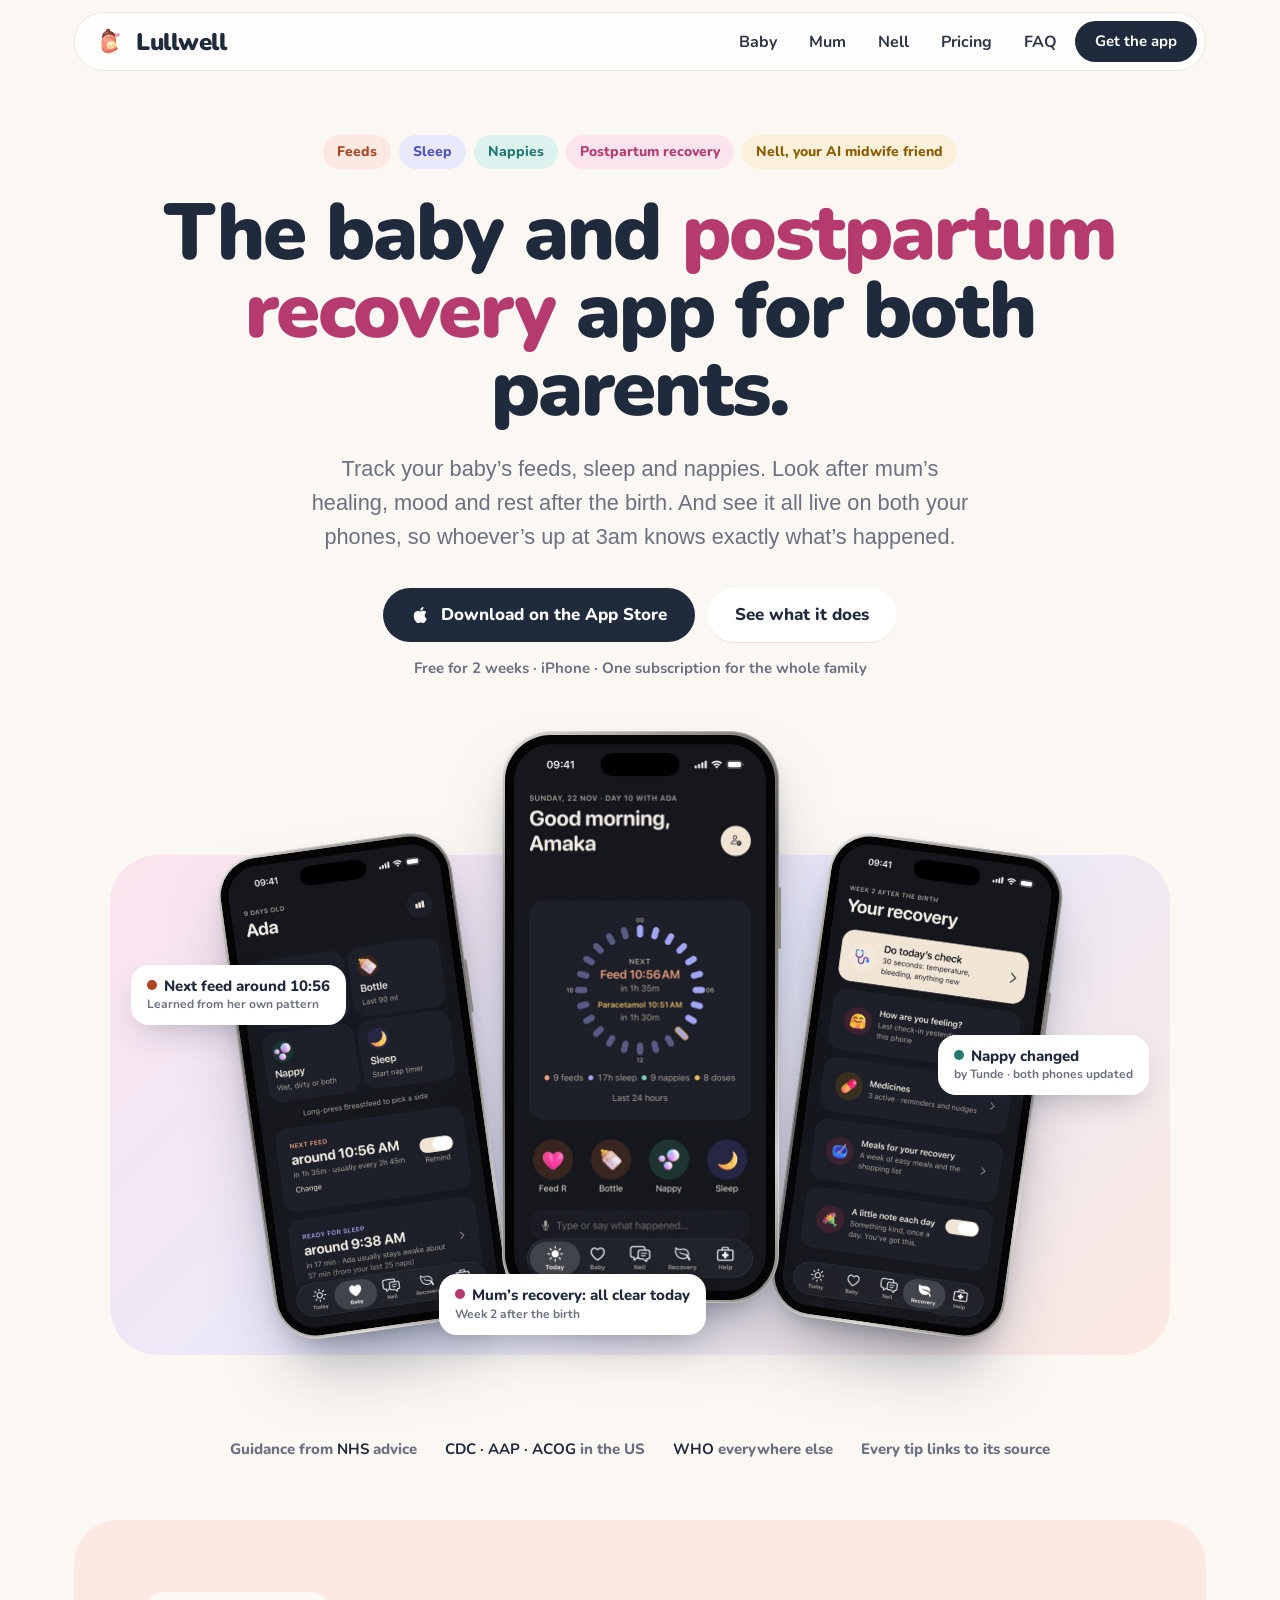
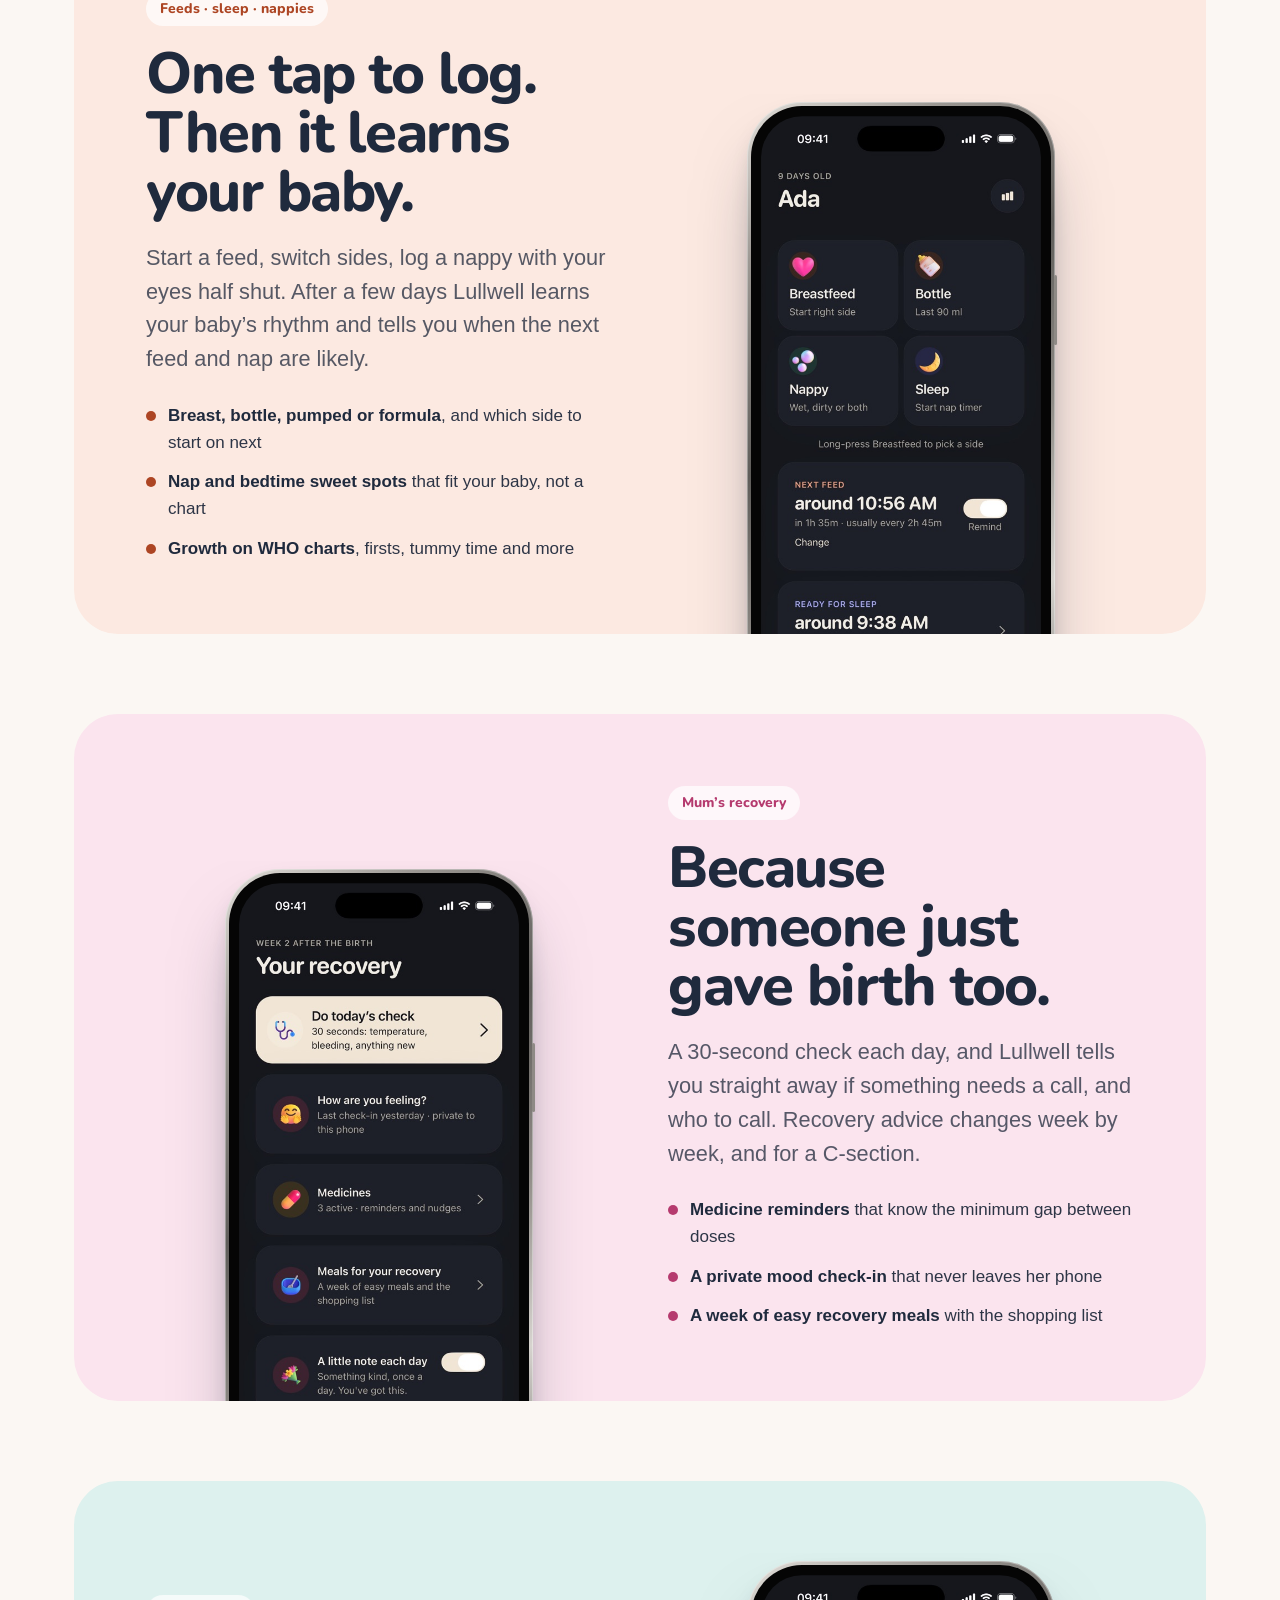
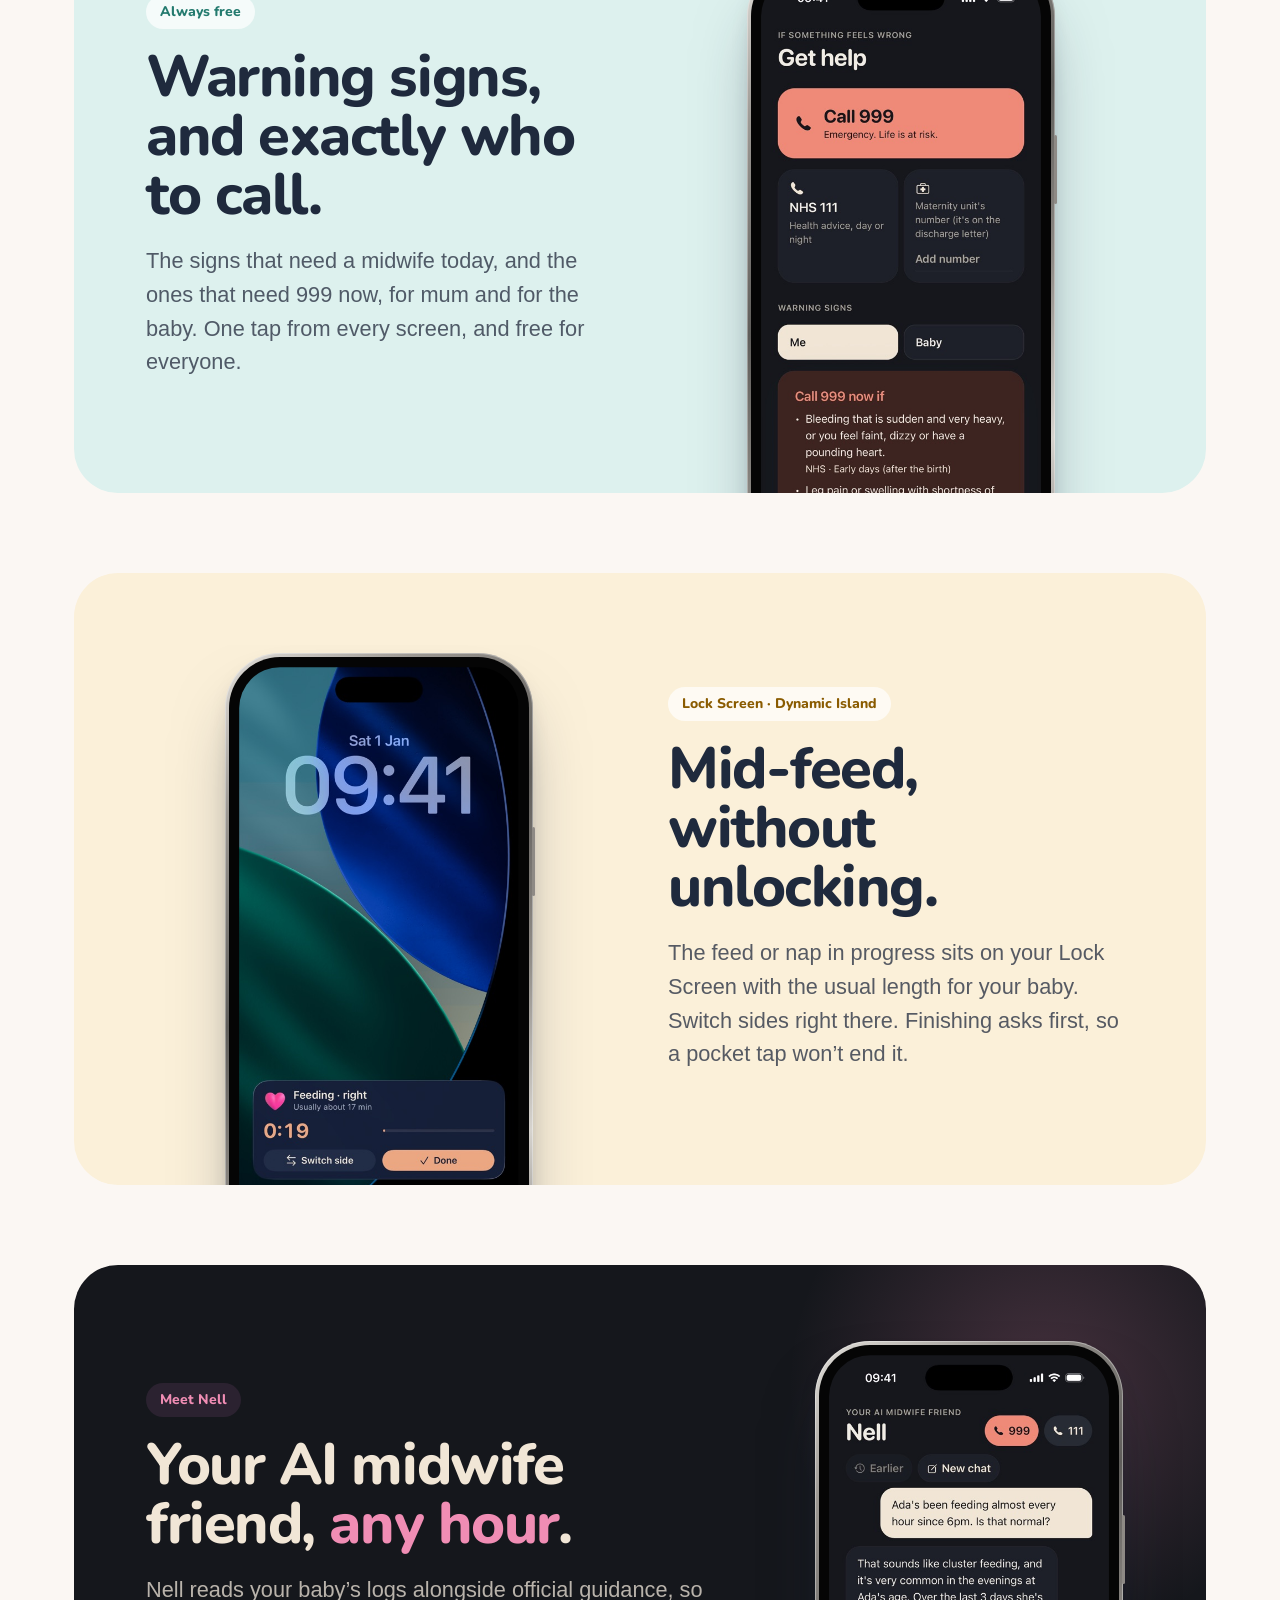
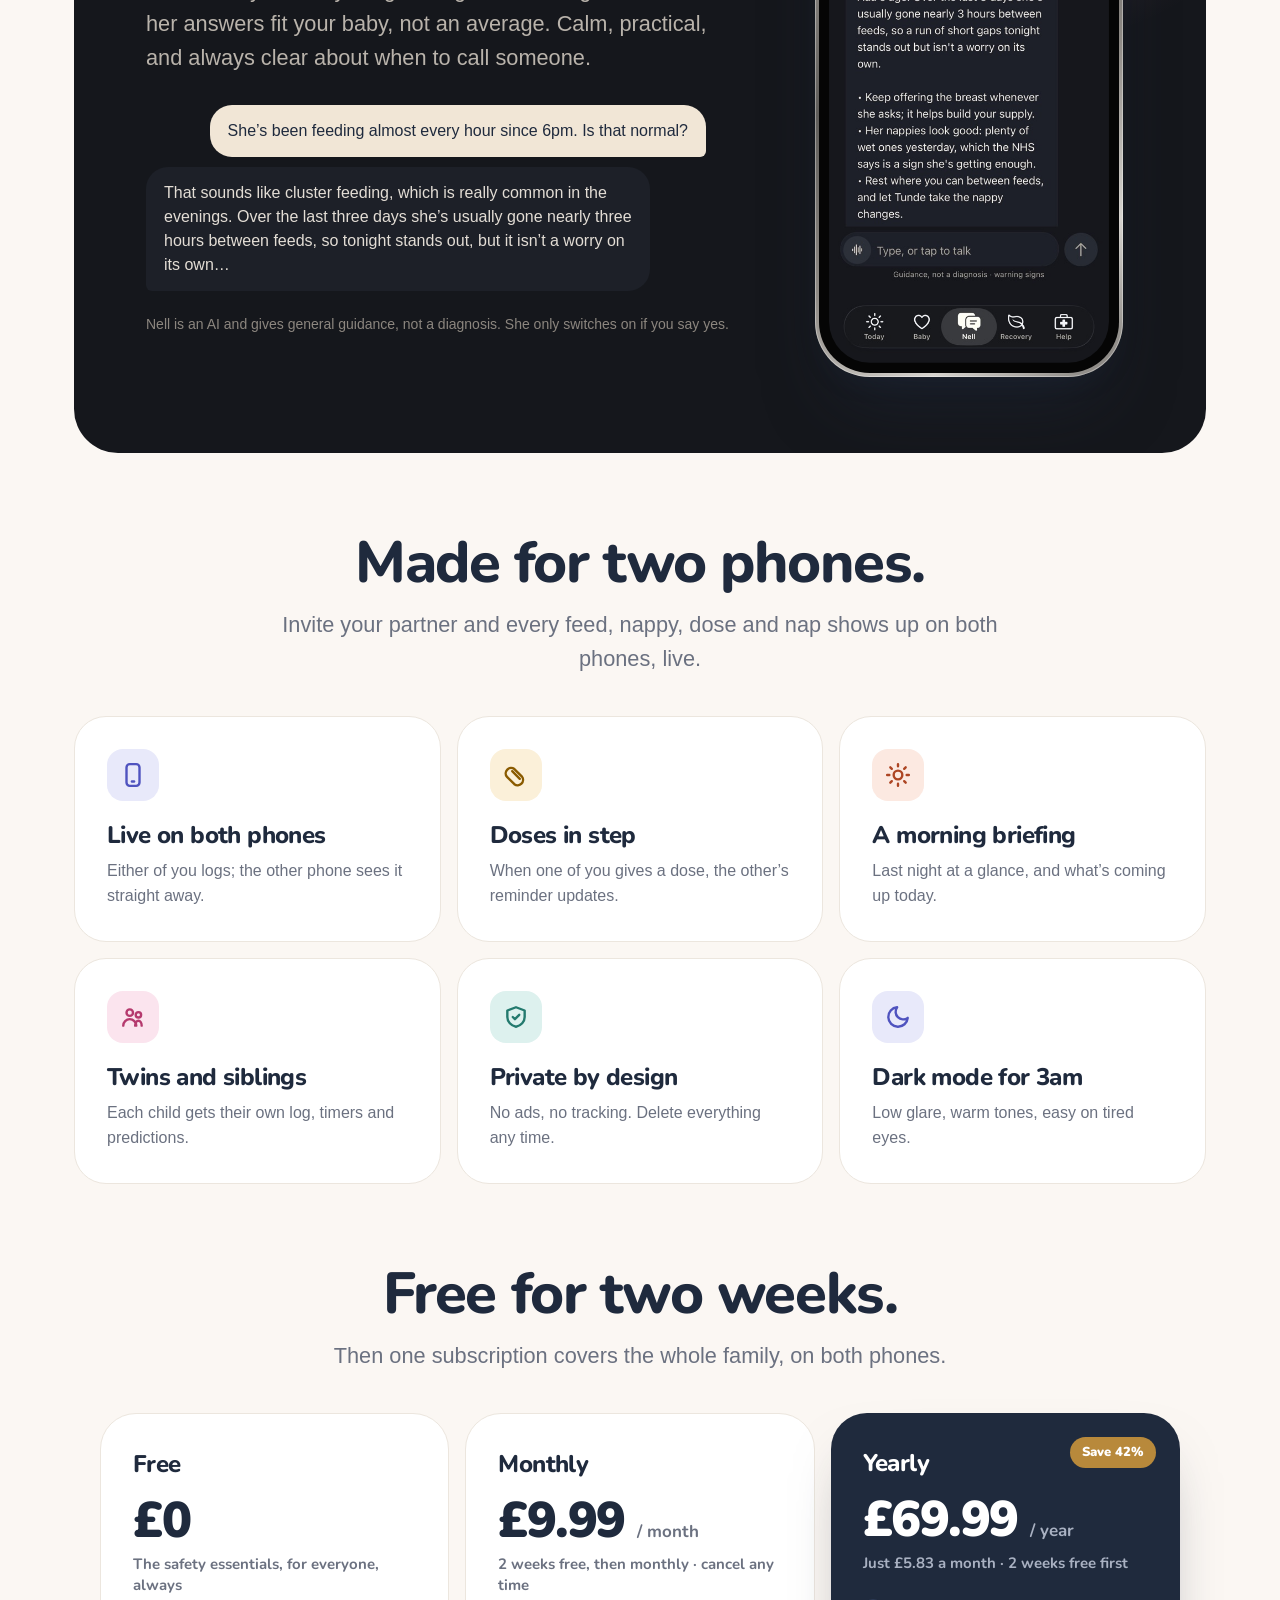
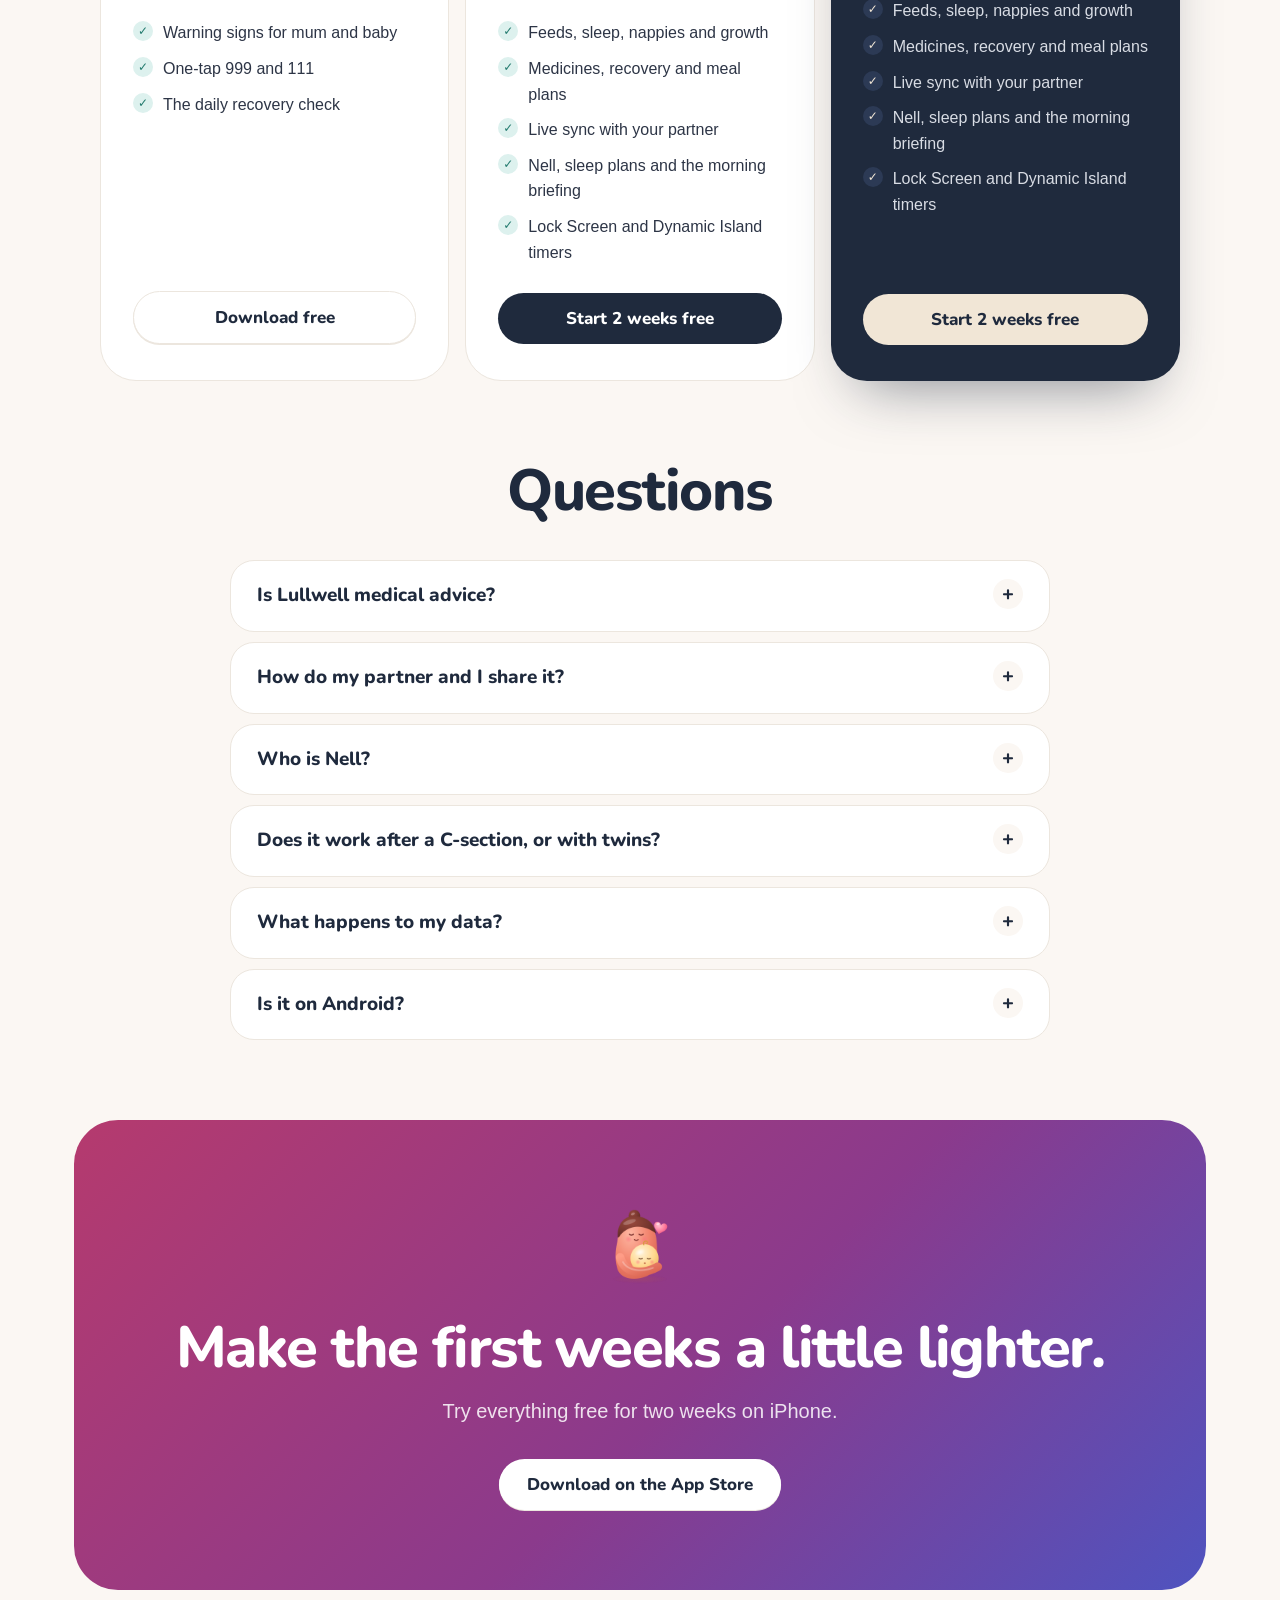
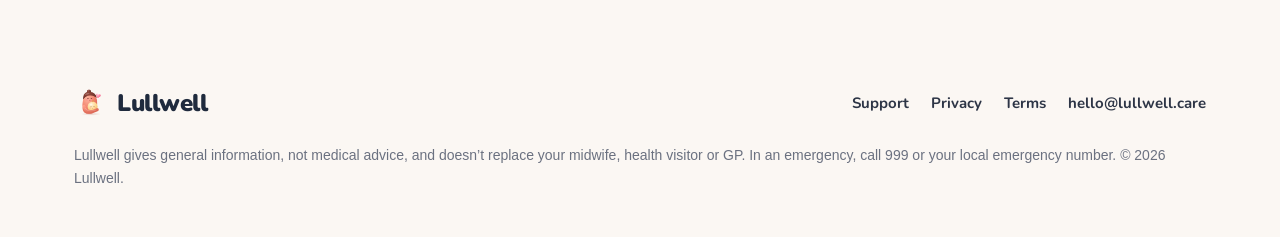
==== commit 85f8854c: "feat: three pricing cards, realistic iPhone frames, lead with postpartum recovery Co-Authored-By: Cl" ====
--- a/index.html
+++ b/index.html
@@ -3,11 +3,11 @@
 <head>
 <meta charset="utf-8">
 <meta name="viewport" content="width=device-width, initial-scale=1">
-<title>Lullwell · Baby tracker and postpartum recovery for both parents</title>
-<meta name="description" content="Track feeds, sleep and nappies, look after mum's recovery and medicines, and share it all live between both parents' phones. With Nell, your AI midwife friend.">
+<title>Lullwell · The baby and postpartum recovery app for both parents</title>
+<meta name="description" content="The baby and postpartum recovery app for both parents. Track feeds, sleep and nappies, look after mum's healing, mood and medicines, and share it all live between both your phones. With Nell, your AI midwife friend.">
 <meta name="theme-color" content="#FBF7F3">
-<meta property="og:title" content="Lullwell · The baby app for both parents">
-<meta property="og:description" content="Feeds, sleep, nappies and mum's recovery, shared live between both your phones.">
+<meta property="og:title" content="Lullwell · The baby and postpartum recovery app for both parents">
+<meta property="og:description" content="Your baby's feeds, sleep and nappies, and mum's postpartum recovery, shared live between both your phones.">
 <meta property="og:image" content="https://lullwell.care/img/og.jpg">
 <meta property="og:url" content="https://lullwell.care/">
 <meta name="twitter:card" content="summary_large_image">
@@ -56,7 +56,7 @@
 .hero { padding: 64px 0 40px; text-align: center; }
 .chips { display: flex; flex-wrap: wrap; justify-content: center; gap: 8px; margin-bottom: 26px; }
 .chip { font: 800 14px/1 var(--round); padding: 10px 14px; border-radius: 999px; }
-.hero h1 { max-width: 980px; margin: 0 auto; }
+.hero h1 { max-width: 1040px; margin: 0 auto; font-size: clamp(42px, 6.2vw, 80px); }
 .hero h1 .hl { color: var(--care); }
 .hero .lead { max-width: 660px; margin: 24px auto 34px; }
 .hero .ctas { display: flex; gap: 12px; justify-content: center; flex-wrap: wrap; }
@@ -64,17 +64,23 @@
 
 .stage { position: relative; margin: 56px auto 0; max-width: 1060px; height: 620px; }
 .stage .blob { position: absolute; inset: 120px 0 0; border-radius: 48px; background: linear-gradient(135deg, var(--careS) 0%, var(--sleepS) 50%, var(--feedS) 100%); }
-.dev { position: absolute; border-radius: 44px; border: 9px solid #0E1014; background: #0E1014; box-shadow: 0 40px 80px -24px rgba(31,42,61,.45); overflow: hidden; }
-.dev img { width: 100%; border-radius: 35px; aspect-ratio: 1206/2622; object-fit: cover; }
-.stage .d1 { width: 270px; left: 50%; top: 0; transform: translateX(-50%); z-index: 3; }
-.stage .d2 { width: 230px; left: 13%; top: 110px; transform: rotate(-8deg); z-index: 2; }
-.stage .d3 { width: 230px; right: 13%; top: 110px; transform: rotate(8deg); z-index: 2; }
+/* iPhone 16 Pro proportions, all scaled from --w: titanium band, thin black bezel, screen corner curve, side buttons */
+.dev { --w: 270px; --b: calc(var(--w) * .034); --band: calc(var(--w) * .013); --r: calc(var(--w) * .17); position: absolute; width: var(--w); border-radius: var(--r); isolation: isolate; }
+.dev::before { content: ''; position: absolute; inset: calc(var(--band) * -1); border-radius: calc(var(--r) + var(--band)); z-index: -1;
+  background: linear-gradient(140deg, #E4E1DC 0%, #9C9893 18%, #5F5D5A 42%, #8E8A85 62%, #D6D3CE 82%, #7C7975 100%);
+  box-shadow: inset 0 0 0 1px rgba(255,255,255,.35), 0 40px 70px -24px rgba(31,42,61,.5), 0 12px 24px -12px rgba(31,42,61,.35); }
+.dev::after { content: ''; position: absolute; right: calc(var(--band) * -1 - 2px); top: 27%; width: 3px; height: 11%; border-radius: 2px; background: #8E8A85;
+  box-shadow: calc(var(--w) * -1 - var(--band) * 2 - 1px) -8% 0 0 #8E8A85, calc(var(--w) * -1 - var(--band) * 2 - 1px) 30% 0 0 #8E8A85; }
+.dev img { display: block; box-sizing: content-box; width: calc(var(--w) - var(--b) * 2); height: auto; padding: var(--b); background: #050505; border-radius: var(--r); }
+.stage .d1 { --w: 270px; left: 50%; top: 0; transform: translateX(-50%); z-index: 3; }
+.stage .d2 { --w: 230px; left: 13%; top: 110px; transform: rotate(-8deg); z-index: 2; }
+.stage .d3 { --w: 230px; right: 13%; top: 110px; transform: rotate(8deg); z-index: 2; }
 .tag { position: absolute; z-index: 4; background: #fff; border-radius: 18px; padding: 12px 16px; box-shadow: 0 14px 32px -12px rgba(31,42,61,.3); font: 800 15px/1.25 var(--round); color: var(--ink); text-align: left; }
 .tag small { display: block; font: 700 12px/1.3 var(--round); color: var(--muted); margin-top: 2px; }
 .tag i { display: inline-block; width: 10px; height: 10px; border-radius: 50%; margin-right: 7px; vertical-align: 1px; }
 .t1 { left: 2%; top: 230px; } .t2 { right: 2%; top: 300px; } .t3 { left: 31%; bottom: 20px; }
-@media (max-width: 900px) { .stage { height: 520px; } .stage .d1 { width: 220px; } .stage .d2, .stage .d3 { width: 180px; } .stage .d2 { left: 2%; } .stage .d3 { right: 2%; } .t1, .t2, .t3 { display: none; } }
-@media (max-width: 560px) { .stage { height: 440px; } .stage .d1 { width: 190px; } .stage .d2, .stage .d3 { width: 150px; top: 120px; } .stage .d2 { left: -6%; } .stage .d3 { right: -6%; } }
+@media (max-width: 900px) { .stage { height: 520px; } .stage .d1 { --w: 220px; } .stage .d2, .stage .d3 { --w: 180px; } .stage .d2 { left: 2%; } .stage .d3 { right: 2%; } .t1, .t2, .t3 { display: none; } }
+@media (max-width: 560px) { .stage { height: 440px; } .stage .d1 { --w: 190px; } .stage .d2, .stage .d3 { --w: 150px; top: 120px; } .stage .d2 { left: -6%; } .stage .d3 { right: -6%; } }
 
 .strip { padding: 44px 0 20px; }
 .strip .wrap { display: flex; flex-wrap: wrap; justify-content: center; gap: 10px 28px; font: 800 15px/1.4 var(--round); color: var(--muted); }
@@ -86,9 +92,8 @@
 .panel h2 { margin: 18px 0 20px; }
 .panel .lead { color: var(--text); opacity: .8; }
 .pill { display: inline-block; font: 800 14px/1 var(--round); padding: 10px 14px; border-radius: 999px; background: rgba(255,255,255,.7); }
-.panel .shot { display: flex; justify-content: center; }
-.panel .shot .dev { position: relative; width: 300px; border-bottom: 0; border-radius: 44px 44px 0 0; margin-bottom: -2px; }
-.panel .shot .dev img { border-radius: 35px 35px 0 0; aspect-ratio: auto; height: 520px; object-position: top; }
+.panel .shot { display: flex; justify-content: center; align-items: flex-start; height: 540px; padding-top: 12px; overflow: hidden; }
+.panel .shot .dev { position: relative; --w: 300px; }
 .list { list-style: none; padding: 0; margin: 26px 0 0; display: grid; gap: 12px; }
 .list li { display: flex; gap: 12px; align-items: flex-start; font-size: 17px; color: var(--text); }
 .list li::before { content: ''; flex: 0 0 10px; height: 10px; border-radius: 50%; margin-top: 9px; background: currentColor; }
@@ -99,9 +104,9 @@
 .p-nappy { background: var(--nappyS); } .p-nappy .pill { color: var(--nappy); }
 .p-meds { background: var(--medsS); } .p-meds .pill { color: var(--meds); }
 .panel.flip .shot { order: -1; }
-@media (max-width: 900px) { .panel { grid-template-columns: 1fr; padding: 44px 28px 0; gap: 8px; } .panel .txt { padding-bottom: 32px; } .panel.flip .shot { order: 2; } .panel .shot .dev { width: 250px; } .panel .shot .dev img { height: 420px; } }
-
-.nell { background: var(--night); color: #C9C4BC; border-radius: 44px; padding: 80px 72px; display: grid; grid-template-columns: 1fr 320px; gap: 64px; align-items: center; position: relative; overflow: hidden; }
+@media (max-width: 900px) { .panel { grid-template-columns: 1fr; padding: 44px 28px 0; gap: 8px; } .panel .txt { padding-bottom: 32px; } .panel.flip .shot { order: 2; } .panel .shot { height: 440px; } .panel .shot .dev { --w: 250px; } }
+
+.nell { background: var(--night); color: #C9C4BC; border-radius: 44px; padding: 80px 72px; display: grid; grid-template-columns: 1fr 330px; gap: 64px; align-items: center; position: relative; overflow: hidden; }
 .nell::before { content: ''; position: absolute; width: 560px; height: 560px; right: -120px; top: -160px; border-radius: 50%; background: radial-gradient(circle, rgba(240,141,180,.22), transparent 65%); }
 .nell > * { position: relative; }
 .nell h2 { color: var(--cream); margin: 18px 0 20px; }
@@ -113,8 +118,8 @@
 .b.me { justify-self: end; background: var(--cream); color: var(--ink); border-bottom-right-radius: 6px; }
 .b.nl { background: var(--night2); color: #E3DDD5; border-bottom-left-radius: 6px; }
 .nell .fine { font-size: 14px; color: #8C867F; }
-.nell .dev { position: relative; width: 100%; }
-@media (max-width: 900px) { .nell { grid-template-columns: 1fr; padding: 48px 28px; } .nell .dev { max-width: 280px; margin: 0 auto; } }
+.nell .dev { position: relative; --w: 300px; justify-self: center; }
+@media (max-width: 900px) { .nell { grid-template-columns: 1fr; padding: 48px 28px; } .nell .dev { --w: 270px; } }
 
 .grid { display: grid; grid-template-columns: repeat(3, 1fr); gap: 16px; }
 .card { border-radius: 32px; padding: 32px; background: var(--white); border: 1px solid var(--line); }
@@ -127,11 +132,11 @@
 @media (max-width: 900px) { .grid { grid-template-columns: 1fr 1fr; } }
 @media (max-width: 600px) { .grid { grid-template-columns: 1fr; } }
 
-.plans { display: grid; grid-template-columns: 1fr 1.2fr; gap: 16px; max-width: 940px; margin: 0 auto; }
-.plan { border-radius: 36px; padding: 40px; background: var(--white); border: 1px solid var(--line); }
-.plan.plus { background: var(--ink); color: #D8DCE4; border: 0; position: relative; }
+.plans { display: grid; grid-template-columns: repeat(3, 1fr); gap: 16px; max-width: 1080px; margin: 0 auto; align-items: stretch; }
+.plan { border-radius: 36px; padding: 36px 32px; background: var(--white); border: 1px solid var(--line); display: flex; flex-direction: column; position: relative; }
+.plan.plus { background: var(--ink); color: #D8DCE4; border: 0; box-shadow: 0 30px 60px -28px rgba(31,42,61,.55); }
 .plan.plus h3 { color: #fff; }
-.plan .price { font: 900 54px/1 var(--round); color: var(--ink); letter-spacing: -0.03em; margin: 18px 0 6px; }
+.plan .price { font: 900 50px/1 var(--round); color: var(--ink); letter-spacing: -0.03em; margin: 18px 0 8px; }
 .plan.plus .price { color: #fff; }
 .plan .price small { font: 700 17px/1 var(--round); color: var(--muted); letter-spacing: 0; }
 .plan.plus .price small { color: #A9B1C2; }
@@ -142,8 +147,10 @@
 .plan li::before { content: '\2713'; position: absolute; left: 0; top: 1px; width: 20px; height: 20px; border-radius: 50%; font: 900 12px/20px var(--round); text-align: center; background: var(--nappyS); color: var(--nappy); }
 .plan.plus li::before { background: #2C3A55; color: var(--cream); }
 .ribbon { position: absolute; top: 24px; right: 24px; background: var(--gold); color: #fff; font: 900 13px/1 var(--round); padding: 9px 12px; border-radius: 999px; }
-.plan.plus .btn { margin-top: 28px; background: var(--cream); color: var(--ink); }
-@media (max-width: 800px) { .plans { grid-template-columns: 1fr; } }
+.plan .btn { margin-top: auto; justify-content: center; }
+.plan .spacer { flex: 1; min-height: 28px; }
+.plan.plus .btn { background: var(--cream); color: var(--ink); }
+@media (max-width: 960px) { .plans { grid-template-columns: 1fr; max-width: 520px; } .plan.plus { order: -1; } }
 
 .faq { max-width: 820px; margin: 0 auto; display: grid; gap: 10px; }
 details { background: var(--white); border: 1px solid var(--line); border-radius: 24px; padding: 0 26px; }
@@ -191,11 +198,11 @@
       <span class="chip" style="background:var(--feedS);color:var(--feed)">Feeds</span>
       <span class="chip" style="background:var(--sleepS);color:var(--sleep)">Sleep</span>
       <span class="chip" style="background:var(--nappyS);color:var(--nappy)">Nappies</span>
-      <span class="chip" style="background:var(--medsS);color:var(--meds)">Medicines</span>
-      <span class="chip" style="background:var(--careS);color:var(--care)">Mum’s recovery</span>
-    </div>
-    <h1>The baby app for <span class="hl">both</span> parents.</h1>
-    <p class="lead">Track feeds, sleep and nappies, look after mum’s recovery, and see it all live on both your phones. So whoever’s up at 3am knows exactly what’s happened.</p>
+      <span class="chip" style="background:var(--careS);color:var(--care)">Postpartum recovery</span>
+      <span class="chip" style="background:var(--medsS);color:var(--meds)">Nell, your AI midwife friend</span>
+    </div>
+    <h1>The baby and <span class="hl">postpartum recovery</span> app for both parents.</h1>
+    <p class="lead">Track your baby’s feeds, sleep and nappies. Look after mum’s healing, mood and rest after the birth. And see it all live on both your phones, so whoever’s up at 3am knows exactly what’s happened.</p>
     <div class="ctas">
       <a class="btn btn-ink" href="https://apps.apple.com/app/id6837590473"><svg viewBox="0 0 24 24" fill="currentColor" aria-hidden="true"><path d="M16.4 12.6c0-2.4 2-3.6 2.1-3.7-1.1-1.7-2.9-1.9-3.5-1.9-1.5-.2-2.9.9-3.7.9-.8 0-1.9-.9-3.2-.8-1.6 0-3.1 1-4 2.4-1.7 3-.4 7.4 1.2 9.8.8 1.2 1.8 2.5 3 2.4 1.2 0 1.7-.8 3.1-.8 1.5 0 1.9.8 3.2.8 1.3 0 2.2-1.2 3-2.4.9-1.4 1.3-2.7 1.3-2.8 0 0-2.5-1-2.5-3.9zM14 5.5c.7-.8 1.1-1.9 1-3-1 0-2.1.7-2.8 1.5-.6.7-1.2 1.8-1 2.9 1.1.1 2.1-.6 2.8-1.4z"/></svg>Download on the App Store</a>
       <a class="btn btn-white" href="#baby">See what it does</a>
@@ -208,8 +215,8 @@
       <div class="dev d1"><img src="img/1-today.jpg" alt=""></div>
       <div class="dev d3"><img src="img/3-recovery.jpg" alt=""></div>
       <div class="tag t1"><i style="background:var(--feed)"></i>Next feed around 10:56<small>Learned from her own pattern</small></div>
-      <div class="tag t2"><i style="background:var(--meds)"></i>Paracetamol given<small>by Tunde · both phones updated</small></div>
-      <div class="tag t3"><i style="background:var(--care)"></i>Today’s check: all clear<small>Temperature and bleeding normal</small></div>
+      <div class="tag t2"><i style="background:var(--nappy)"></i>Nappy changed<small>by Tunde · both phones updated</small></div>
+      <div class="tag t3"><i style="background:var(--care)"></i>Mum’s recovery: all clear today<small>Week 2 after the birth</small></div>
     </div>
   </div>
 </header>
@@ -325,18 +332,29 @@
     </div>
     <div class="plans">
       <div class="plan reveal">
-        <h3>Always free</h3>
+        <h3>Free</h3>
         <div class="price">£0</div>
-        <p class="note">The safety essentials, for everyone</p>
+        <p class="note">The safety essentials, for everyone, always</p>
         <ul><li>Warning signs for mum and baby</li><li>One-tap 999 and 111</li><li>The daily recovery check</li></ul>
+        <div class="spacer"></div>
+        <a class="btn btn-white" style="border:1px solid var(--line)" href="https://apps.apple.com/app/id6837590473">Download free</a>
+      </div>
+      <div class="plan reveal">
+        <h3>Monthly</h3>
+        <div class="price">£9.99 <small>/ month</small></div>
+        <p class="note">2 weeks free, then monthly · cancel any time</p>
+        <ul><li>Feeds, sleep, nappies and growth</li><li>Medicines, recovery and meal plans</li><li>Live sync with your partner</li><li>Nell, sleep plans and the morning briefing</li><li>Lock Screen and Dynamic Island timers</li></ul>
+        <div class="spacer"></div>
+        <a class="btn btn-ink" href="https://apps.apple.com/app/id6837590473">Start 2 weeks free</a>
       </div>
       <div class="plan plus reveal">
-        <span class="ribbon">Save 42% yearly</span>
-        <h3>Lullwell Plus</h3>
+        <span class="ribbon">Save 42%</span>
+        <h3>Yearly</h3>
         <div class="price">£69.99 <small>/ year</small></div>
-        <p class="note">or £9.99 a month · cancel any time</p>
+        <p class="note">Just £5.83 a month · 2 weeks free first</p>
         <ul><li>Feeds, sleep, nappies and growth</li><li>Medicines, recovery and meal plans</li><li>Live sync with your partner</li><li>Nell, sleep plans and the morning briefing</li><li>Lock Screen and Dynamic Island timers</li></ul>
-        <a class="btn" href="https://apps.apple.com/app/id6837590473">Start your free 2 weeks</a>
+        <div class="spacer"></div>
+        <a class="btn" href="https://apps.apple.com/app/id6837590473">Start 2 weeks free</a>
       </div>
     </div>
   </div>
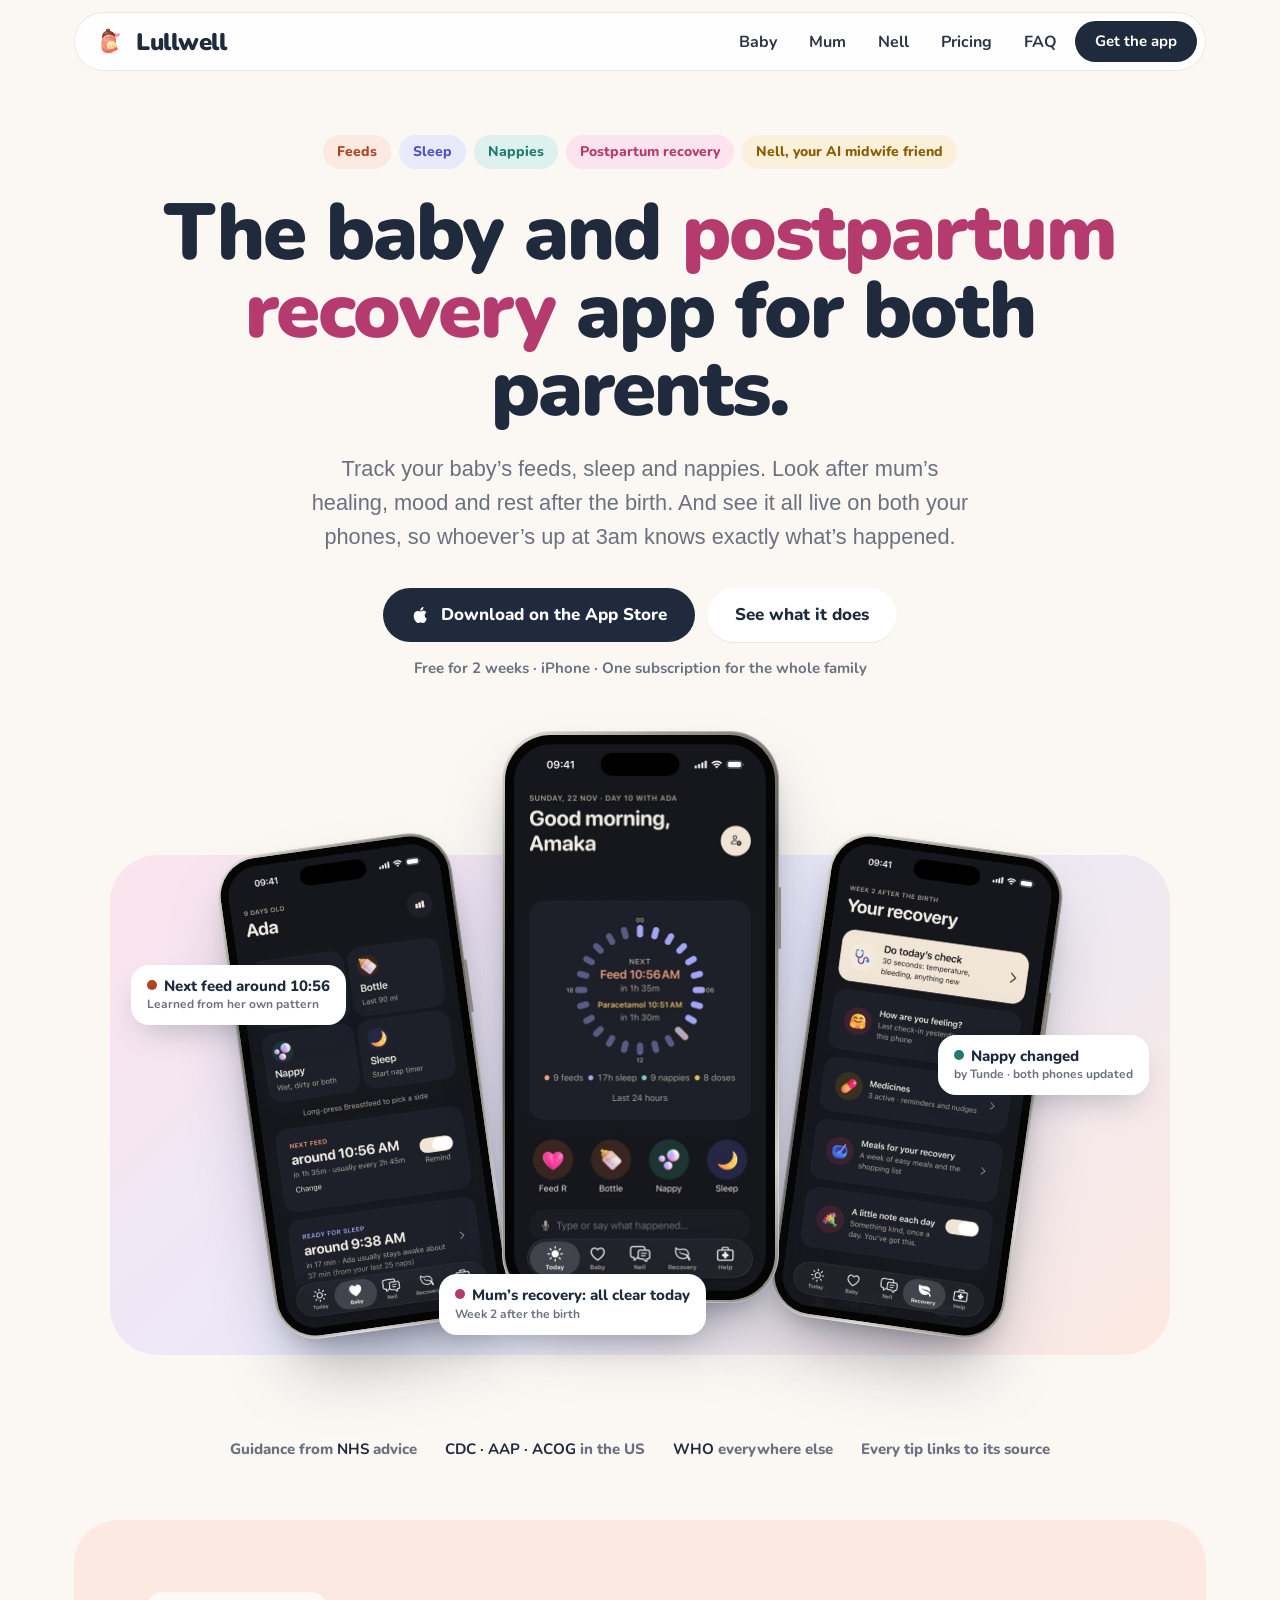
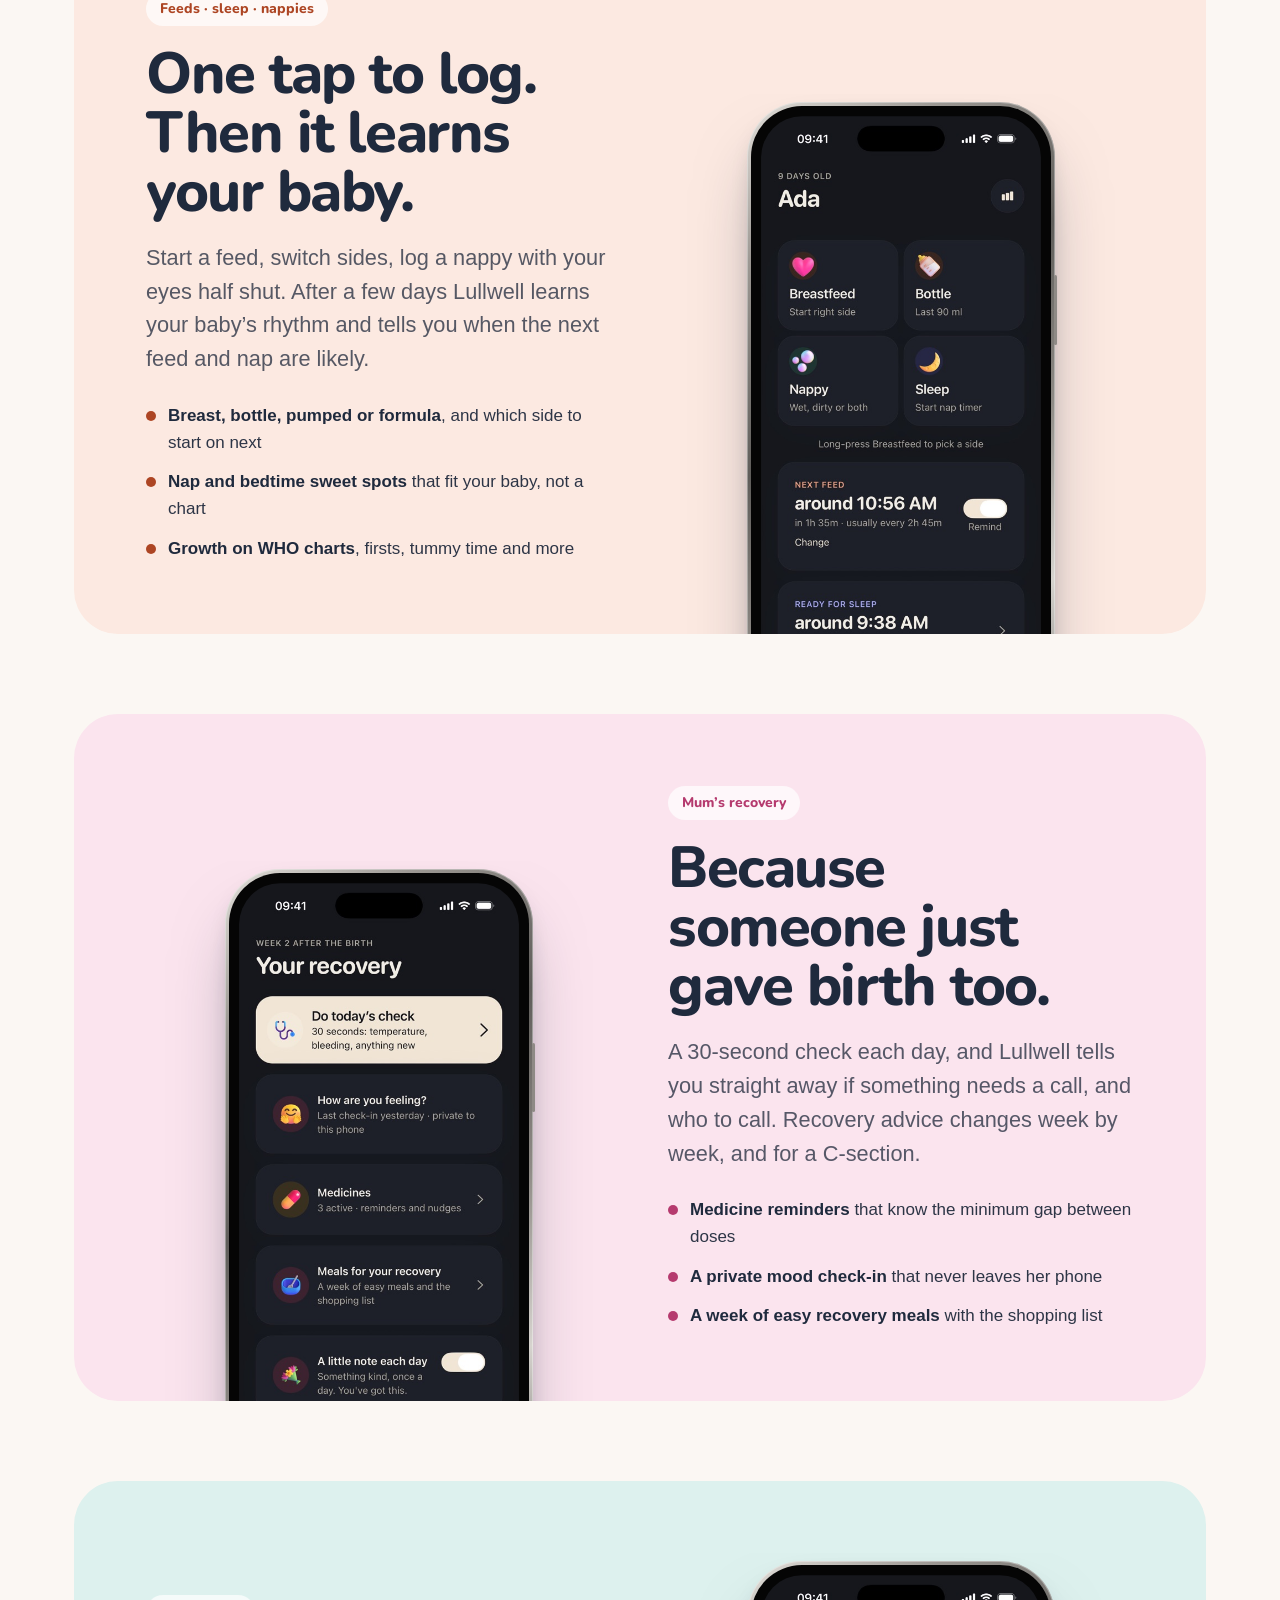
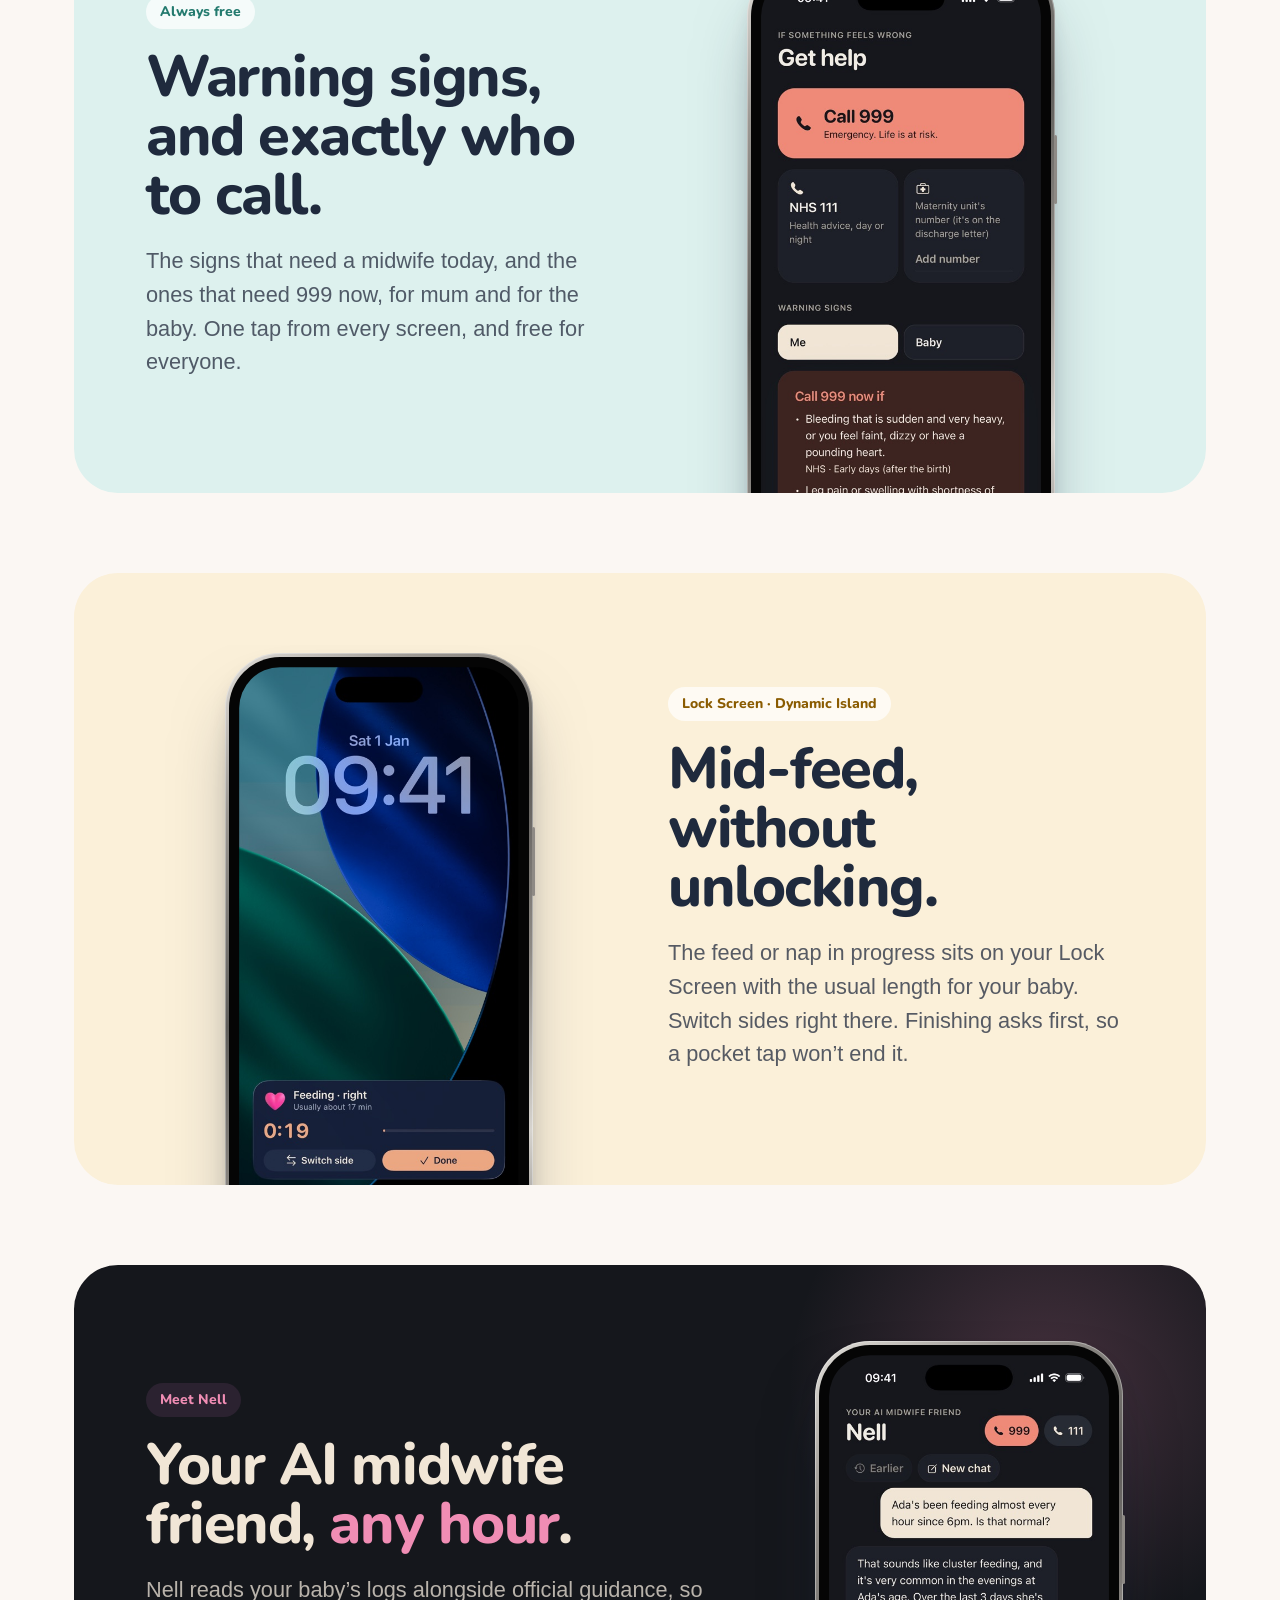
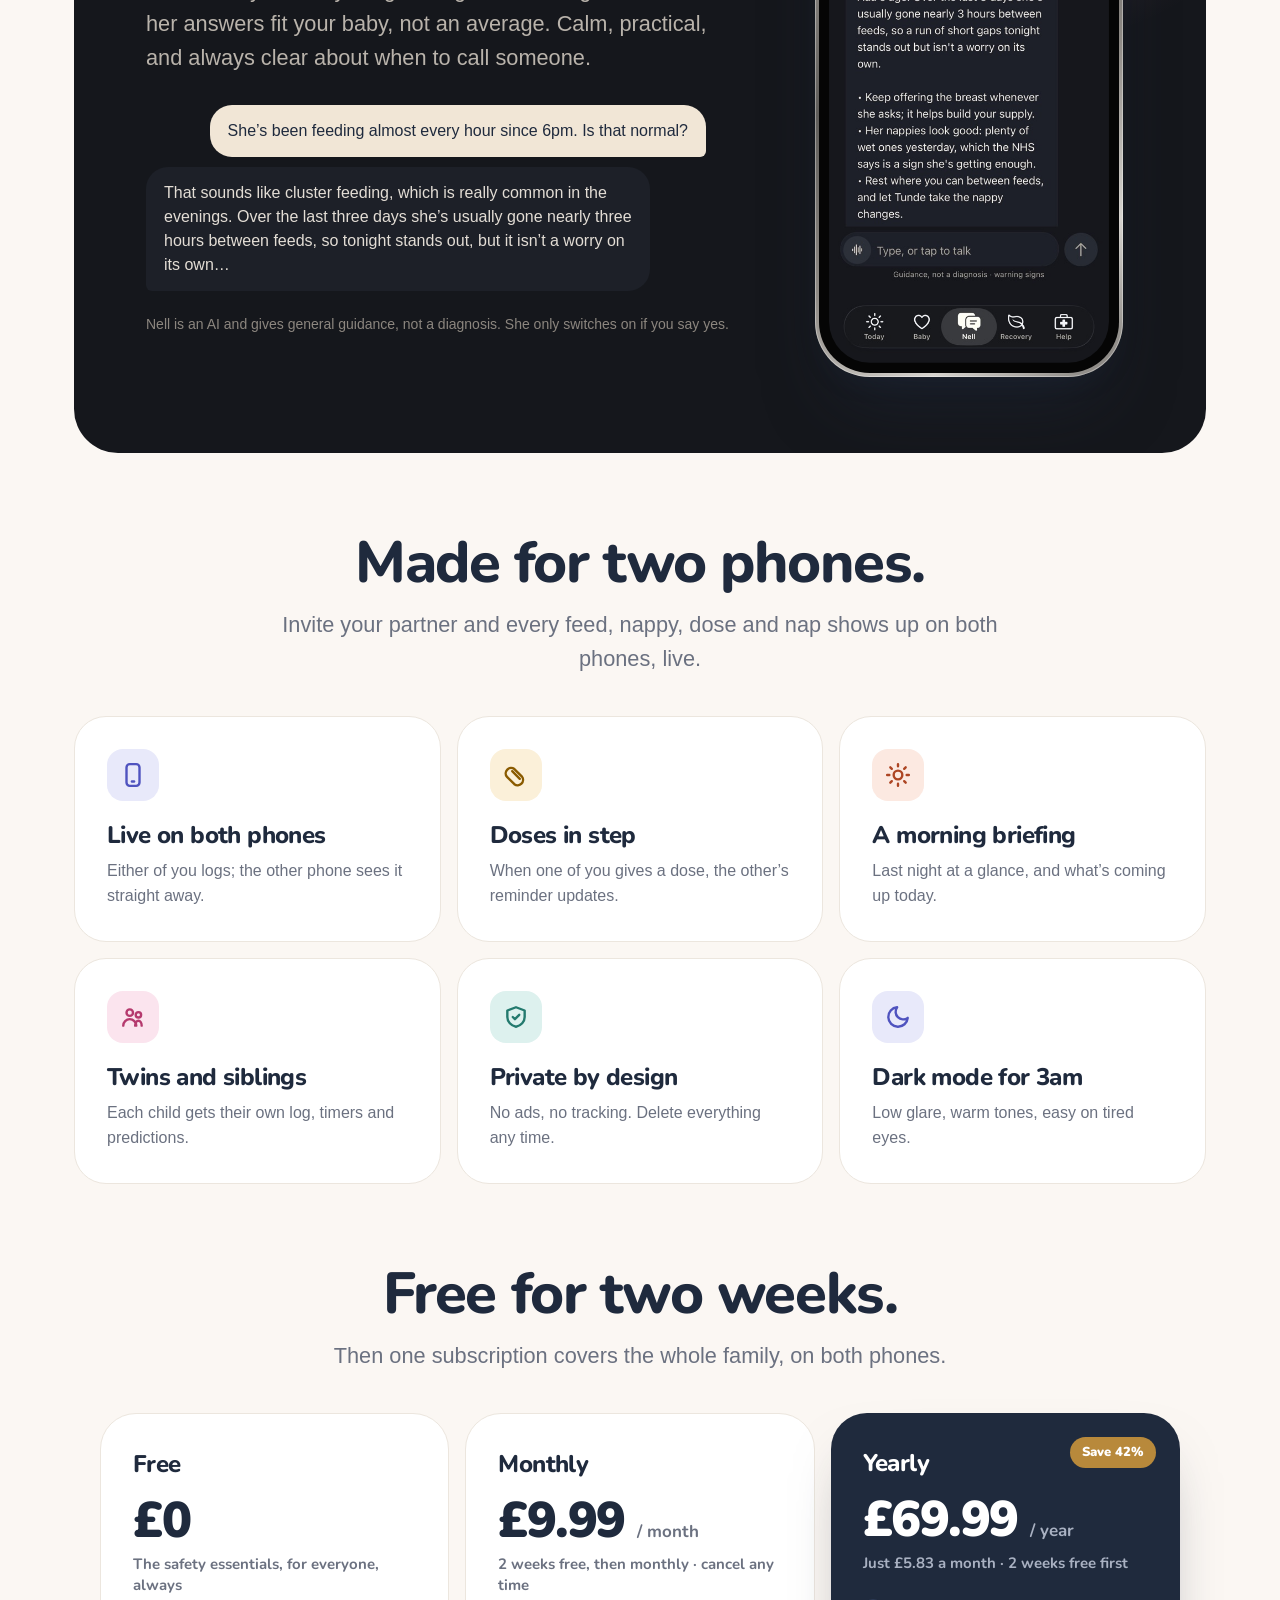
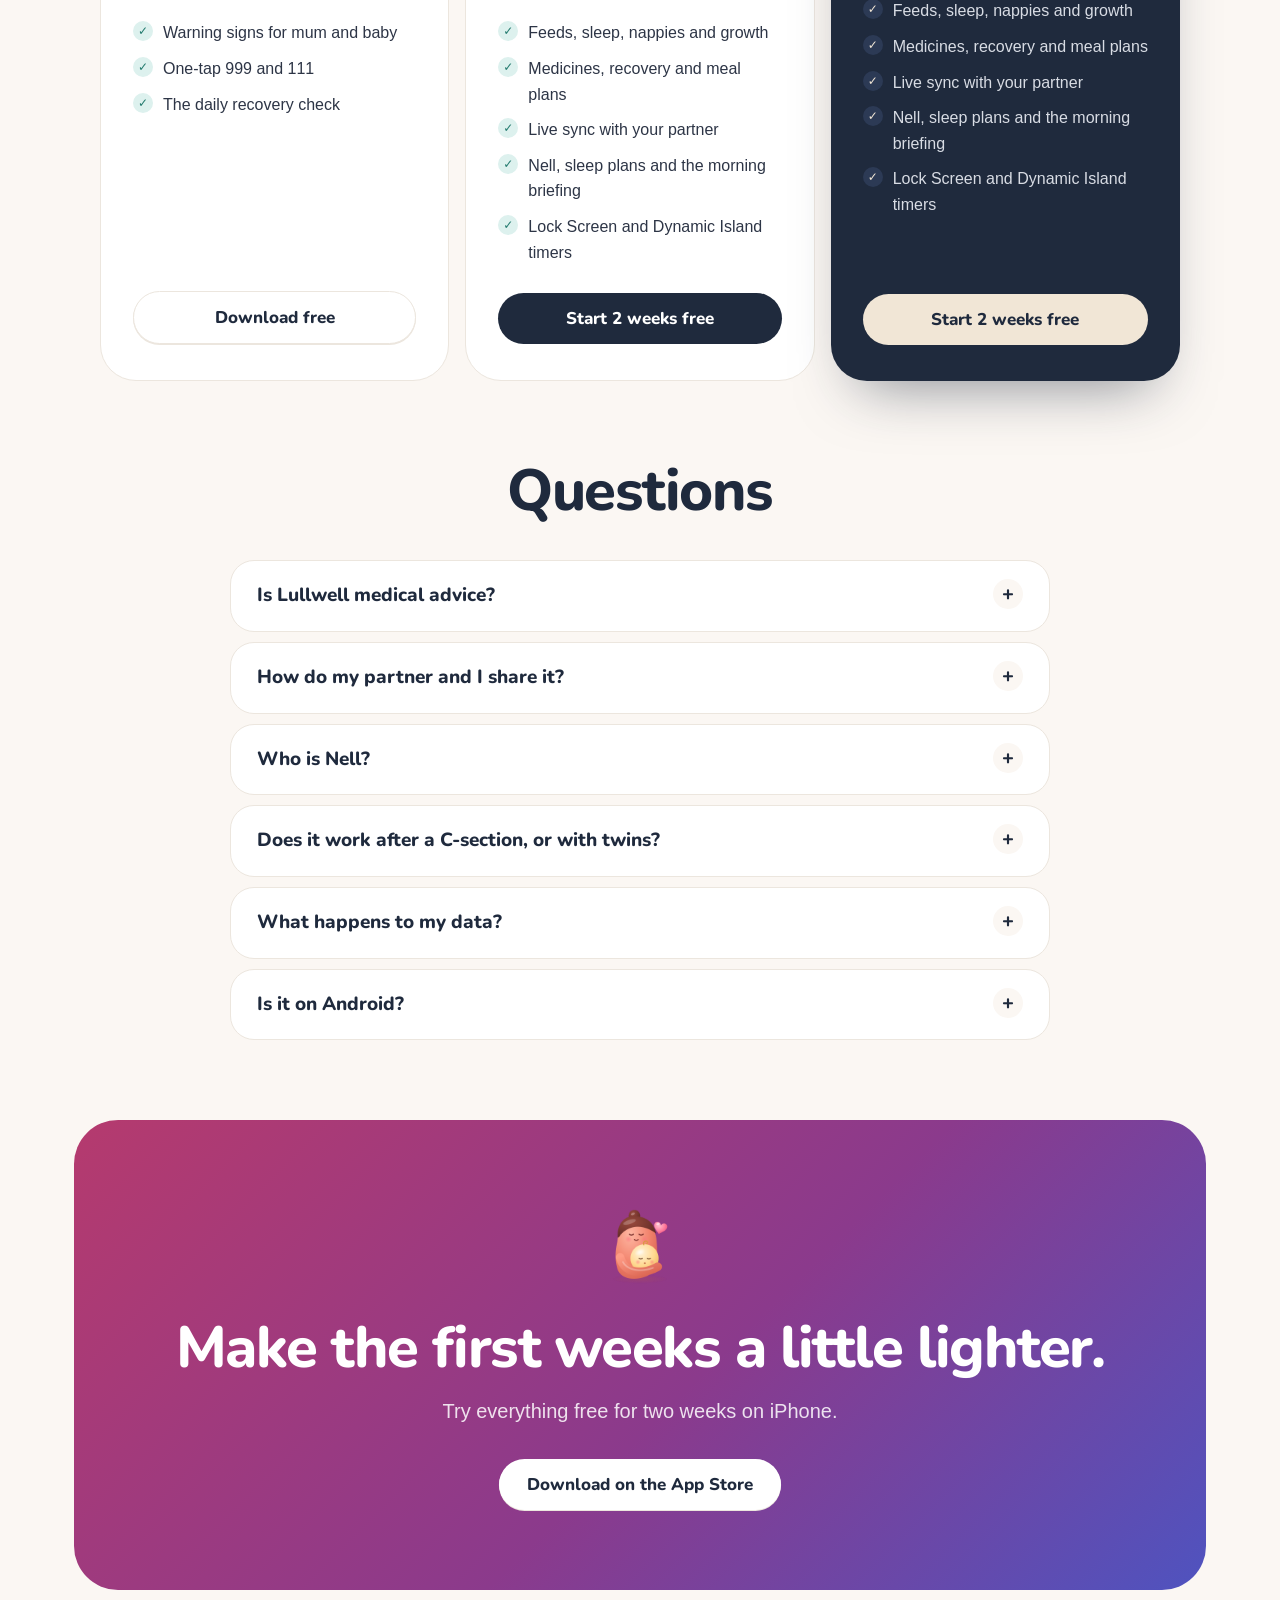
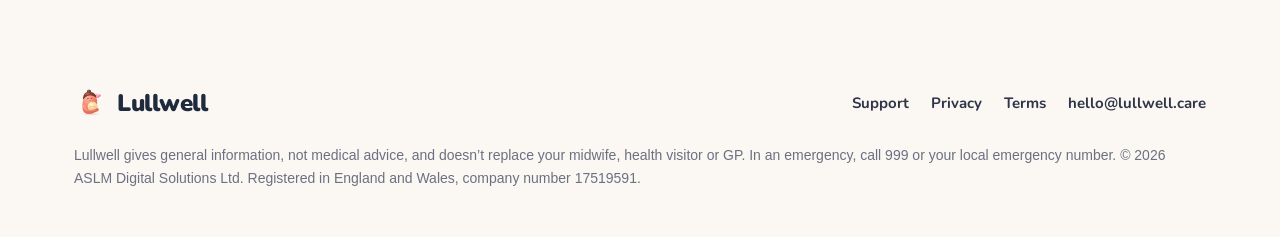
==== commit f1f34e20: "docs: name ASLM Digital Solutions Ltd as provider in privacy, terms and footer Co-Authored-By: Claud" ====
--- a/index.html
+++ b/index.html
@@ -391,7 +391,7 @@
       <a class="brand" href="#top"><img src="img/mark.png" alt="">Lullwell</a>
       <nav><a href="support.html">Support</a><a href="privacy.html">Privacy</a><a href="terms.html">Terms</a><a href="mailto:hello@lullwell.care">hello@lullwell.care</a></nav>
     </div>
-    <p class="legal">Lullwell gives general information, not medical advice, and doesn’t replace your midwife, health visitor or GP. In an emergency, call 999 or your local emergency number. © 2026 Lullwell.</p>
+    <p class="legal">Lullwell gives general information, not medical advice, and doesn’t replace your midwife, health visitor or GP. In an emergency, call 999 or your local emergency number. © 2026 ASLM Digital Solutions Ltd. Registered in England and Wales, company number 17519591.</p>
   </div>
 </footer>
 
